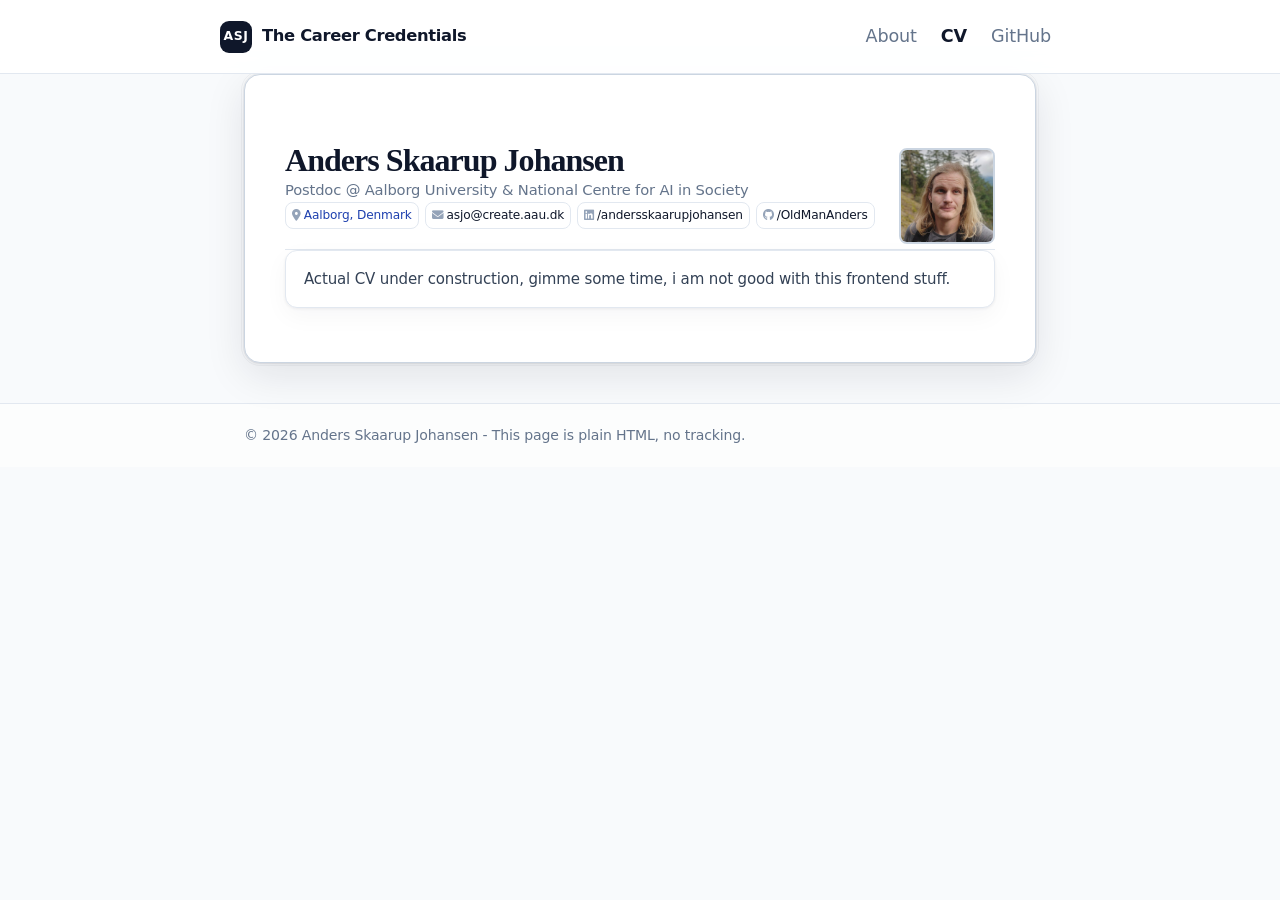
==== cv.html @ 76a2b83f "Page update" ====
﻿<!doctype html>
<html lang="en">
<head>
<meta charset="utf-8">
<meta name="viewport" content="width=device-width, initial-scale=1">
<title>Curriculum Vitae</title>
<meta name="description" content="Curriculum vitae â€” expandable for detail, collapsible for print.">
<link rel="stylesheet" href="https://cdnjs.cloudflare.com/ajax/libs/font-awesome/6.5.1/css/all.min.css">
<link rel="stylesheet" href="assets/css/style.css">
</head>
<body>
<header class="site">
  <div class="wrap nav">
    <a class="brand" href="index.html"><span class="brand-mark">ASJ</span> The Career Credentials</a>
    <nav class="nav-links" aria-label="Primary">
      <a href="index.html">About</a>
      <a href="cv.html" aria-current="page">CV</a>
      <a href="https://github.com/OldManAnders" target="_blank" rel="noopener">GitHub</a>
    </nav>
  </div>
</header>
<main class="wrap"><div class="cv-paper">
  <div class="cv-header">
    <div class="cv-header-main">
      <h1>Anders Skaarup Johansen</h1>
      <div class="meta">Postdoc @ Aalborg University & National Centre for AI in Society</div>
      <div class="cv-contact">
        <span class="pill"><i class="fas fa-map-marker-alt"></i> Aalborg, Denmark</span>
        <span class="pill"><i class="fas fa-envelope"></i> <a href="mailto:asj@vornet.dk">asjo@create.aau.dk</a></span>
        <span class="pill"><i class="fab fa-linkedin"></i> <a href="https://www.linkedin.com/in/andersskaarupjohansen/">/andersskaarupjohansen</a></span>
        <span class="pill"><i class="fab fa-github"></i> <a href="https://github.com/OldManAnders">/OldManAnders</a></span>
      </div>
    </div>
    <img class="cv-avatar" src="assets/img/profile.jpg" alt="Portrait of Anders Skaarup Johansen" loading="lazy" onerror="this.style.display='none'">
  </div>
  <section class="cv-intro" aria-label="Introduction">
    <p>Actual CV under construction, gimme some time, i am not good with this frontend stuff.</p>
  </section>
</main>

<footer><div class="wrap">© <span id="y"></span> Anders Skaarup Johansen - This page is plain HTML, no tracking.</div></footer>
<script>document.getElementById('y').textContent=new Date().getFullYear()</script>
<script src="assets/js/main.js"></script>
</body>
</html>
---- assets/css/style.css ----
﻿/* --------------------------------------------------------------------------
   1. Design tokens — Primary colors, spacing, shadows, etc. 
   -------------------------------------------------------------------------- */
:root {
  --fg: #0f172a;            /* main text (near-black blue) */
  --muted: #64748b;         /* secondary text */
  --muted-2: #94a3b8;       /* tertiary / icon color */
  --accent: #1e40af;        /* links + highlights */
  --accent-bg: #eff6ff;     /* light accent background (eyebrow, etc.) */
  --border: #e2e8f0;        /* default border */
  --border-strong: #cbd5e1; /* hover / stronger border */
  --bg: #f8fafc;            /* page background */
  --card: #ffffff;          /* card / paper background */
  --max: 840px;             /* max content width */
  --radius: 14px;           /* default card rounding */
  --shadow: 0 1px 3px rgba(15,23,42,.06), 0 8px 24px rgba(15,23,42,.04);
  --shadow-hover: 0 4px 12px rgba(15,23,42,.08), 0 12px 32px rgba(15,23,42,.06);
}

/* --------------------------------------------------------------------------
   2. Base / reset — box-sizing + font smoothing
   -------------------------------------------------------------------------- */
* {
  box-sizing: border-box;
}

html {
  scroll-behavior: smooth;          /* anchor links scroll nicely */
  -webkit-font-smoothing: antialiased;
}

body {
  margin: 0;
  /* system font stack: uses the OS font, no web-font download needed */
  font: 16px/1.65 system-ui, -apple-system, Segoe UI, Roboto, Helvetica, Arial, sans-serif;
  color: var(--fg);
  background: var(--bg);
  letter-spacing: -0.01em;
}

a {
  color: var(--accent);
  text-decoration: none;
  text-underline-offset: 3px;
}

a:hover {
  text-decoration: underline;
}

/* Centered content column used on every page */
.wrap {
  max-width: var(--max);
  margin: 0 auto;
  padding: 0 24px;
}

/* --------------------------------------------------------------------------
   3. Sticky header & navigation
   -------------------------------------------------------------------------- */
header.site {
  position: sticky;         /* stays at top while scrolling */
  top: 0;
  z-index: 10;
  background: rgba(255, 255, 255, .9);
  backdrop-filter: saturate(180%) blur(10px); /* frosted glass effect */
  border-bottom: 1px solid var(--border);
}

.nav {
  display: flex;
  align-items: center;
  justify-content: space-between;
  gap: 16px;
  padding: 14px 0;
}

/* Site title on the left (initials + name) */
.brand {
  display: flex;
  align-items: center;
  gap: 10px;
  font-weight: 700;
  letter-spacing: -0.02em;
  color: var(--fg);
  font-size: 1.02rem;
}

.brand-mark {
  width: 32px;
  height: 32px;
  border-radius: 9px;
  display: grid;
  place-items: center;
  background: var(--fg);
  color: #fff;
  font-size: .78rem;
  font-weight: 800;
  letter-spacing: .04em;
  flex: 0 0 auto;
}

.brand small {
  font-weight: 500;
  color: var(--muted);
  margin-left: 2px;
  font-size: .88em;
}

.nav-links {
  display: flex;
  gap: 6px;
  flex-wrap: wrap;
  align-items: center;
}

.nav-links a {
  padding: 7px 8px;
  border-radius: 16px;     /* pill shape */
  font-size: 1.10rem;
  font-weight: 500;
  color: var(--muted);
  border: 1px solid transparent;
  transition: .15s;         /* smooth hover */
}

.nav-links a:hover {
  background: #fff;
  border-color: var(--border);
  color: var(--fg);
  text-decoration: none;
}

.nav-links a[aria-current="page"] {
  color: var(--fg);
  font-weight: 800;
}

/* --------------------------------------------------------------------------
   4. Hero section (big intro on index.html)
   -------------------------------------------------------------------------- */
.hero {
  padding: 48px 0 16px;
}
.hero-row {
  display: flex;
  gap: 24px;
  align-items: flex-start;
}

.hero-text {
  flex: 1;
  min-width: 0;
}

@media (max-width: 640px) {
  .hero-row {
    flex-direction: column-reverse;
    align-items: flex-start;
  }
}



/* Small uppercase label above the heading */
.eyebrow {
  display: inline-flex;
  align-items: center;
  gap: 8px;
  font-size: .76rem;
  font-weight: 700;
  letter-spacing: .08em;
  text-transform: uppercase;
  color: var(--accent);
  background: var(--accent-bg);
  border: 1px solid #dbeafe;
  padding: 5px 10px;
  border-radius: 999px;
  margin-bottom: 2px;
}

.eyebrow::before {
  content: "";
  width: 6px;
  height: 6px;
  border-radius: 50%;
  background: var(--accent);
  opacity: .9;
}

.hero h1 {
  font-size: clamp(1.9rem, 4vw, 2.45rem); /* fluid size: small screen -> large */
  line-height: 1.1;
  margin: 0 0 10px;
  letter-spacing: -0.03em;
  font-weight: 800;
  max-width: 18ch;
}

.hero p.lead {
  font-size: 1.08rem;
  line-height: 1.6;
  color: #1e293b;
  margin: 0 0 18px;
  max-width: 62ch;
}

.meta {
  color: var(--muted);
  font-size: .92rem;
}

/* Row of small contact pills under the hero */
.pill-row {
  display: flex;
  flex-wrap: wrap;
  gap: 8px;
  margin: 12px 0 0;
}

.pill {
  display: inline-flex;
  align-items: center;
  gap: 7px;
  font-size: .88rem;
  color: var(--accent);
  background: #fff;
  border: 1px solid var(--border);
  padding: 6px 11px;
  border-radius: 8px;
  transition: .15s;
}

.pill a {
  color: var(--fg);
  font-weight: 500;
}

.pill:hover {
  border-color: var(--border-strong);
  box-shadow: 0 1px 2px rgba(15,23,42,.06);
}

.pill i {
  color: var(--muted-2);
  font-size: .86em;
}

/* Primary / secondary call-to-action buttons */
.cta-row {
  display: flex;
  gap: 10px;
  flex-wrap: wrap;
  margin: 18px 0 4px;
}

.btn {
  display: inline-flex;
  align-items: center;
  gap: 8px;
  padding: 10px 16px;
  border-radius: 999px;
  border: 1px solid var(--fg);
  background: var(--fg);
  color: #fff;
  font-weight: 600;
  font-size: .93rem;
  transition: .15s;
  box-shadow: 0 1px 2px rgba(15,23,42,.1);
}

.btn:hover {
  transform: translateY(-1px);
  box-shadow: 0 8px 24px rgba(15,23,42,.12);
  text-decoration: none;
  background: #1e293b;
  border-color: #1e293b;
}

.btn.secondary {
  background: #fff;
  color: var(--fg);
  border-color: var(--border-strong);
}

.btn.secondary:hover {
  background: #fff;
  border-color: var(--fg);
}

/* Section headings (e.g. "Projects", "Experience") */
h2 {
  font-size: .82rem;
  font-weight: 700;
  letter-spacing: .08em;
  text-transform: uppercase;
  color: var(--muted);
  margin: 36px 0 14px;
  padding-bottom: 8px;
  border-bottom: 1px solid var(--border);
}

/* --------------------------------------------------------------------------
   5. Cards & repo list (used on index.html)
   -------------------------------------------------------------------------- */
.grid {
  display: grid;
  grid-template-columns: 1fr;
  gap: 16px;
}

@media (min-width: 720px) {
  .grid.cols2 {
    grid-template-columns: 1fr 1fr; /* two columns on tablets+ */
  }
}

.card {
  border: 1px solid var(--border);
  border-radius: 14px;
  padding: 18px;
  background: var(--card);
  box-shadow: var(--shadow);
  transition: .18s;
}

.card:hover {
  box-shadow: var(--shadow-hover);
  transform: translateY(-1px);
  border-color: var(--border-strong);
}

.card h3 {
  margin: 0 0 6px;
  font-size: 1rem;
  font-weight: 700;
  letter-spacing: -0.015em;
}

.card p {
  margin: 0;
  color: var(--muted);
  font-size: .93rem;
  line-height: 1.55;
}

.repo-list {
  list-style: none;
  padding: 0;
  margin: 0;
  display: grid;
  gap: 14px;
}

@media (min-width: 720px) {
  .repo-list {
    grid-template-columns: 1fr 1fr;
  }
}

.repo {
  border: 1px solid var(--border);
  border-radius: 14px;
  padding: 16px;
  background: var(--card);
  box-shadow: var(--shadow);
  transition: .18s;
  position: relative;
  overflow: hidden;
}

/* Left accent bar that fades in on hover */
.repo::before {
  content: "";
  position: absolute;
  left: 0; top: 0; bottom: 0;
  width: 3px;
  background: var(--accent);
  opacity: 0;
  transition: .18s;
}

.repo:hover {
  box-shadow: var(--shadow-hover);
  transform: translateY(-1px);
  border-color: var(--border-strong);
}

.repo:hover::before {
  opacity: 1;
}

.repo a {
  font-weight: 700;
  color: var(--fg);
  font-size: .97rem;
}

.repo a:hover {
  color: var(--accent);
}

.repo .desc {
  color: var(--muted);
  font-size: .9rem;
  margin: 6px 0 0;
  line-height: 1.5;
}

.repo .meta {
  font-size: .8rem;
  color: var(--muted-2);
  margin-top: 6px;
  display: flex;
  gap: 10px;
  flex-wrap: wrap;
  align-items: center;
}

/* --------------------------------------------------------------------------
   6. CV header & toolbar (used on cv.html)
   -------------------------------------------------------------------------- */
.cv-header {
  padding: 32px 0 8px;
  border-bottom: 1px solid var(--border);
  margin-bottom: 10px;
  padding-bottom: 18px;
}

.cv-header h1 {
  margin: 0;
  font-size: clamp(1.6rem, 3.5vw, 2rem);
  letter-spacing: -0.03em;
  font-weight: 800;
  line-height: 1.1;
}

.cv-header .subtitle {
  color: var(--muted);
  margin: 6px 0 0;
  font-size: .98rem;
  font-weight: 500;
}

/* Contact pills inside the CV header — single row, scrolls if needed */
.cv-contact {
  display: flex;
  flex-wrap: wrap;
  gap: 6px;
  margin: 0 0 18px;
  font-size: .78rem;
  padding-bottom: 2px;
}

.cv-contact .pill {
  font-size: .76rem;
  padding: 2px 6px;
  gap: 3px;
  white-space: nowrap;
  flex: 0 0 auto;
}

.cv-contact .pill i {
  font-size: .95em;
}

/* Expand / Collapse buttons above the CV sections */
.toolbar {
  display: flex;
  gap: 8px;
  flex-wrap: wrap;
  justify-content: center;
  margin: 18px 0 14px;
}

.toolbar button {
  display: inline-flex;
  align-items: center;
  gap: 7px;
  padding: 8px 14px;
  border-radius: 8px;
  border: 1px solid var(--border);
  background: var(--fg);
  cursor: pointer;
  font: inherit;
  font-size: .88rem;
  font-weight: 600;
  color: #fff;
  box-shadow: 0 1px 2px rgba(15,23,42,.05);
  transition: .15s;
}

.toolbar button:hover {
  background: var(--fg);
  color: #fff;
  border-color: var(--fg);
  transform: translateY(-1px);
}

/* --------------------------------------------------------------------------
   7. <details> accordion — native HTML, no JS library needed
   -------------------------------------------------------------------------- */
details {
  border: 1px solid var(--border);
  border-radius: 12px;
  background: var(--card);
  margin: 10px 0;
  overflow: hidden;
  box-shadow: var(--shadow);
  transition: .15s;
}

details:hover {
  border-color: var(--border-strong);
}

details[open] {
  border-color: var(--border-strong);
  box-shadow: var(--shadow-hover);
}

details[open] summary {
  background: #f8fafc;
  border-bottom: 1px solid var(--border);
}

summary {
  list-style: none;
  cursor: pointer;
  padding: 14px 16px;
  display: flex;
  justify-content: space-between;
  gap: 12px;
  align-items: center;
  font-weight: 650;
  user-select: none;
}

summary::-webkit-details-marker {
  display: none; /* hide default triangle */
}

/* Custom +/- circle on the right side of each summary */
summary::after {
  content: "+";
  display: grid;
  place-items: center;
  width: 26px;
  height: 26px;
  border-radius: 50%;
  border: 1px solid var(--border);
  background: #fff;
  color: var(--muted);
  font-weight: 400;
  font-size: 1.05rem;
  line-height: 1;
  flex: 0 0 auto;
  transition: .15s;
}

details[open] summary::after {
  content: "-";
  background: var(--fg);
  color: #fff;
  border-color: var(--fg);
}

.sum-left {
  flex: 1;
  font-size: .96rem;
  letter-spacing: -0.01em;
}

.sum-right {
  color: var(--muted);
  font-weight: 500;
  font-size: .84rem;
  white-space: nowrap;
  background: #f1f5f9;
  border: 1px solid var(--border);
  padding: 4px 9px;
  border-radius: 999px;
}

@media (max-width: 640px) {
  summary { flex-wrap: wrap; }
  .sum-right { white-space: normal; }
}

.details-body {
  padding: 14px 16px 16px;
  background: #fff;
  color: #334155;
  font-size: .94rem;
  line-height: 1.6;
}

.details-body p {
  margin: 0;
}

.details-body em {
  color: var(--fg);
  font-style: normal;
  font-weight: 600;
}

.badge {
  display: inline-flex;
  align-items: center;
  font-size: .74rem;
  font-weight: 700;
  letter-spacing: .04em;
  text-transform: uppercase;
  padding: 4px 9px;
  border-radius: 999px;
  border: 1px solid var(--border);
  background: #f8fafc;
  color: var(--muted);
}

/* --------------------------------------------------------------------------
   8. CV paper — the bordered "sheet" with two-column layout
   -------------------------------------------------------------------------- */
.cv-paper {
  background: var(--card);
  border: 1px solid var(--border-strong);
  border-radius: 16px;
  padding: 28px;
  box-shadow: 0 1px 3px rgba(15,23,42,.05), 0 12px 40px rgba(15,23,42,.10), 0 0 0 1px rgba(15,23,42,.04);
  position: relative;
  overflow: hidden;
  outline: 1px solid rgba(15,23,42,.04);
  outline-offset: 2px;
}

@media (min-width: 720px) {
  .cv-paper { padding: 36px 40px; }
}

.cv-paper .cv-header {
  display: flex;
  gap: 10px;
  align-items: center;
  justify-content: space-between;
  margin_top: 0;
  padding-bottom: 0px;
  margin-bottom: 0px;
  margin_top: 0px;
}

.cv-header-main {
  flex: 1;
  min-width: 0;
}

.cv-avatar {
  width: 96px;
  height: 96px;
  border-radius: 8px;
  object-fit: cover;            /* crop image to circle without distortion */
  border: 2px solid var(--border-strong);
  background: #e2e8f0;
  flex: 0 0 auto;
}

@media (max-width: 640px) {
  .cv-paper .cv-header {
    flex-direction: column-reverse; /* avatar on top on small screens */
    align-items: flex-start;
  }
  .cv-avatar { width: 80px; height: 80px; }
}

.cv-paper .cv-header h1 {
  font-family: Georgia, 'Source Serif 4', serif; /* serif for CV name only */
  letter-spacing: -0.03em;
}

.cv-kicker {
  font-size: .76rem;
  font-weight: 700;
  letter-spacing: .08em;
  text-transform: uppercase;
  color: var(--accent);
}

/* Two-column layout: main content + sidebar */
.cv-layout {
  display: grid;
  gap: 28px;
}

@media (min-width: 860px) {
  .cv-layout {
    grid-template-columns: minmax(0, 1.75fr) minmax(220px, .85fr);
  }
}

.cv-main h2,
.cv-side h2 {
  margin-top: 0;
}

/* Timeline look for the left column: vertical line + dots */
.cv-main details {
  border: none;
  border-left: 2px solid var(--border);
  border-radius: 0;
  box-shadow: none;
  margin: 0;
  background: transparent;
  position: relative;           /* for the dot pseudo-element */
}

.cv-main details + details {
  margin-top: 0;
}

.cv-main details:hover {
  border-left-color: var(--border-strong);
}

.cv-main details[open] {
  border-left-color: var(--accent);
  box-shadow: none;
  background: transparent;
}

.cv-main details[open] summary {
  background: #f8fafc;
}

.cv-main summary {
  padding-left: 18px;
  display: flex;
  align-items: flex-start;
  gap: 12px;
}

.cv-main summary::after {
  margin-top: 2px;
}

.cv-entry {
  flex: 1;
  min-width: 0;
}

.cv-entry-top {
  display: flex;
  flex-wrap: wrap;
  gap: 6px 10px;
  align-items: center;
}

.cv-chips {
  display: inline-flex;
  gap: 6px;
  flex-wrap: wrap;
  align-items: center;
  margin-left: auto;
}

.chip {
  display: inline-flex;
  align-items: center;
  gap: 4px;
  font-size: .72rem;
  font-weight: 600;
  color: var(--muted);
  background: #f1f5f9;
  border: 1px solid var(--border);
  padding: 3px 7px;
  border-radius: 999px;
  white-space: nowrap;
}

.chip i {
  font-size: .78em;
  color: var(--muted-2);
}

.chip--end { background: #fff; }
.chip--loc { background: #fff; }

/* Short preview text shown when the <details> is collapsed (2-line clamp) */
.cv-preview {
  margin: 6px 0 0;
  font-size: .86rem;
  color: var(--muted);
  font-weight: 400;
  line-height: 1.45;
  display: -webkit-box;
  -webkit-line-clamp: 2;        /* show max 2 lines, then "..." */
  -webkit-box-orient: vertical;
  overflow: hidden;
}

.cv-intro {
  background: var(--card);
  border: 1px solid var(--border);
  border-radius: 12px;
  padding: 16px 18px;
  margin: 0 0 18px;
  color: #334155;
  font-size: .94rem;
  line-height: 1.6;
  box-shadow: var(--shadow);
}

.cv-intro p { margin: 0; }

.cv-bullets {
  margin: 12px 0 0;
  padding-left: 18px;
  color: var(--fg);
}

.cv-bullets li { margin: 6px 0; }

.cv-media {
  display: grid;
  grid-template-columns: repeat(auto-fit, minmax(180px, 1fr));
  gap: 10px;
  margin-top: 14px;
}

.cv-media img {
  width: 100%;
  height: auto;
  border-radius: 10px;
  border: 1px solid var(--border);
  background: #f8fafc;
}

.cv-media figcaption {
  font-size: .78rem;
  color: var(--muted);
  margin-top: 4px;
}

/* Timeline dot on the left border */
.cv-main details::before {
  content: "";
  position: absolute;
  left: -7px;
  top: 18px;
  width: 12px;
  height: 12px;
  border-radius: 50%;
  background: var(--border-strong);
  border: 2px solid #fff;
  box-shadow: 0 0 0 1px var(--border);
}

.cv-main details[open]::before {
  background: var(--accent);
  box-shadow: 0 0 0 1px var(--accent);
}

.cv-main .details-body {
  padding-left: 18px;
  background: transparent;
}

/* Right sidebar (skills, education) */
.cv-side {
  border-left: 1px solid var(--border);
  padding-left: 22px;
}

@media (max-width: 859px) {
  .cv-side {
    border-left: none;
    border-top: 1px solid var(--border);
    padding-left: 0;
    padding-top: 18px;
  }
}

.cv-side h2 { font-size: .78rem; }

.skill-group { margin: 0 0 16px; }

.skill-label {
  font-size: .72rem;
  font-weight: 700;
  letter-spacing: .06em;
  text-transform: uppercase;
  color: var(--accent);
  margin: 0 0 8px;
}

.skill-pills {
  display: flex;
  flex-wrap: wrap;
  gap: 6px;
}

.skill-pills span {
  font-size: .8rem;
  background: #f8fafc;
  border: 1px solid var(--border);
  padding: 5px 9px;
  border-radius: 999px;
  color: var(--muted);
  position: relative;
}

.edu-item {
  display: flex;
  gap: 10px;
  margin: 0 0 14px;
}

.edu-icon {
  width: 32px;
  height: 32px;
  border-radius: 8px;
  display: grid;
  place-items: center;
  background: var(--accent-bg);
  border: 1px solid #dbeafe;
  color: var(--accent);
  flex: 0 0 auto;
}

.edu-item strong {
  display: block;
  font-size: .9rem;
  line-height: 1.2;
}

.edu-item span {
  font-size: .84rem;
  color: var(--muted);
}

/* --------------------------------------------------------------------------
   9. Footer
   -------------------------------------------------------------------------- */
footer {
  border-top: 1px solid var(--border);
  margin-top: 40px;
  padding: 20px 0;
  color: var(--muted);
  font-size: .88rem;
  background: rgba(255, 255, 255, .6);
}

footer a {
  color: var(--muted);
  font-weight: 500;
}

footer a:hover {
  color: var(--fg);
}

/* --------------------------------------------------------------------------
   10. Print overrides — CV must fit on one page when printed / saved as PDF
   -------------------------------------------------------------------------- */
@media print {
  @page { margin: 12mm; }

  /* Hide chrome that is useless on paper */
  header.site,
  .toolbar,
  .no-print,
  footer {
    display: none !important;
  }

  body {
    font-size: 10pt;
    line-height: 1.35;
    background: #fff;
  }

  .wrap {
    max-width: none;
    padding: 0;
  }

  .hero,
  .cv-header {
    padding: 0;
    border: none;
  }

  /* Remove card chrome on paper */
  .cv-paper {
    border: none !important;
    box-shadow: none !important;
    outline: none !important;
    padding: 0;
    border-radius: 0;
  }

  .cv-layout { display: block; }

  .cv-main details {
    border: none;
    border-bottom: 1px solid #ddd;
    border-left: none;
  }

  .cv-main details::before { display: none; }

  .cv-side {
    border: none;
    padding: 0;
    margin-top: 8px;
  }

  .cv-avatar { border-color: #ddd; }

  .cv-preview {
    -webkit-line-clamp: unset;
    display: block;
  }

  .chip {
    border: none;
    background: none;
    padding: 0;
    font-size: 8pt;
  }

  .cv-intro {
    border: none;
    box-shadow: none;
    padding: 0;
  }

  .card, .repo, details {
    box-shadow: none;
    border: 1px solid #ddd;
  }

  details {
    border: none;
    border-bottom: 1px solid #ddd;
    border-radius: 0;
    margin: 4px 0;
    box-shadow: none;
  }

  summary { padding: 6px 0; }

  summary::after,
  .sum-right {
    border: none;
    background: none;
    padding: 0;
  }

  /* Always collapse details on paper — JS also collapses before print */
  .details-body { display: none !important; }

  a { color: inherit; text-decoration: none; }

  /* Show URLs in print so paper readers can still find links */
  a[href^="http"]::after {
    content: " (" attr(href) ")";
    font-size: 8pt;
    color: #666;
  }
}
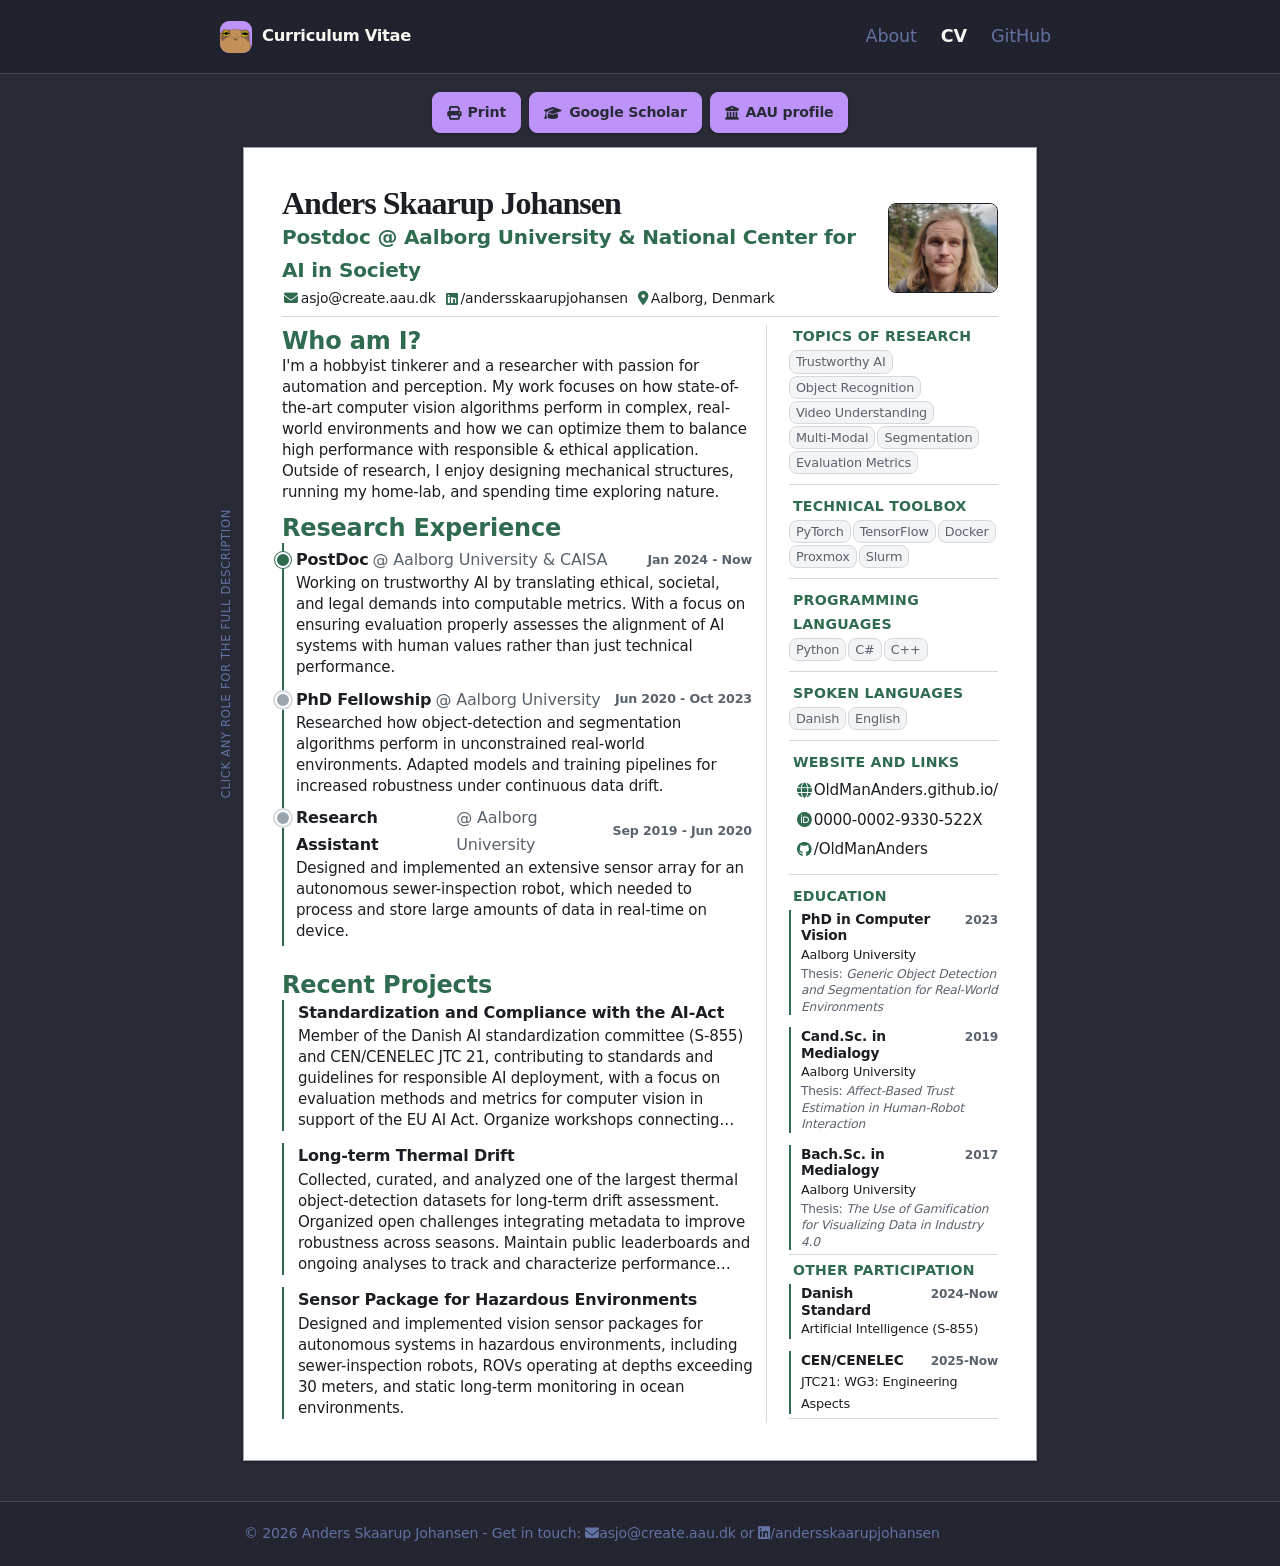
==== commit a01673c3: "landingpage refresh and CV partially complete" ====
--- a/cv.html
+++ b/cv.html
@@ -1,45 +1,273 @@
 ﻿<!doctype html>
 <html lang="en">
-<head>
-<meta charset="utf-8">
-<meta name="viewport" content="width=device-width, initial-scale=1">
-<title>Curriculum Vitae</title>
-<meta name="description" content="Curriculum vitae â€” expandable for detail, collapsible for print.">
-<link rel="stylesheet" href="https://cdnjs.cloudflare.com/ajax/libs/font-awesome/6.5.1/css/all.min.css">
-<link rel="stylesheet" href="assets/css/style.css">
-</head>
-<body>
-<header class="site">
-  <div class="wrap nav">
-    <a class="brand" href="index.html"><span class="brand-mark">ASJ</span> The Career Credentials</a>
-    <nav class="nav-links" aria-label="Primary">
-      <a href="index.html">About</a>
-      <a href="cv.html" aria-current="page">CV</a>
-      <a href="https://github.com/OldManAnders" target="_blank" rel="noopener">GitHub</a>
-    </nav>
-  </div>
-</header>
-<main class="wrap"><div class="cv-paper">
-  <div class="cv-header">
-    <div class="cv-header-main">
-      <h1>Anders Skaarup Johansen</h1>
-      <div class="meta">Postdoc @ Aalborg University & National Centre for AI in Society</div>
-      <div class="cv-contact">
-        <span class="pill"><i class="fas fa-map-marker-alt"></i> Aalborg, Denmark</span>
-        <span class="pill"><i class="fas fa-envelope"></i> <a href="mailto:asj@vornet.dk">asjo@create.aau.dk</a></span>
-        <span class="pill"><i class="fab fa-linkedin"></i> <a href="https://www.linkedin.com/in/andersskaarupjohansen/">/andersskaarupjohansen</a></span>
-        <span class="pill"><i class="fab fa-github"></i> <a href="https://github.com/OldManAnders">/OldManAnders</a></span>
+  <head>
+    <meta charset="utf-8">
+    <meta name="viewport" content="width=device-width, initial-scale=1">
+    <title>Curriculum Vitae</title>
+    <meta name="description" content="Curriculum vitae — compact overview, with detail in pop-ups.">
+    <link rel="icon" type="image/png" href="assets/img/frog-icon.png">
+    <link rel="stylesheet" href="https://cdnjs.cloudflare.com/ajax/libs/font-awesome/6.5.1/css/all.min.css">
+    <link rel="stylesheet" href="assets/css/style.css">
+  </head>
+  <body>
+    <header class="site">
+      <div class="wrap nav">
+        <a class="brand" href="index.html">
+          <span class="brand-mark"><img src="assets/img/frog-icon.png" alt="Frog logo" width="32" height="32"></span> Curriculum Vitae
+        </a>
+        <nav class="nav-links" aria-label="Primary">
+          <a href="index.html">About</a>
+          <a href="cv.html" aria-current="page">CV</a>
+          <a href="https://github.com/OldManAnders" target="_blank" rel="noopener">GitHub</a>
+        </nav>
       </div>
+    </header>
+
+    <div class="toolbar no-print" role="toolbar" aria-label="CV controls">
+      <button type="button" onclick="window.print()">
+        <i class="fas fa-print"></i> Print
+      </button>
+      <a href="https://scholar.google.com/citations?user=NcsD9d0AAAAJ&amp;hl=en&amp;oi=ao" target="_blank" rel="noopener">
+        <i class="fas fa-graduation-cap"></i> Google Scholar
+      </a>
+      <a href="https://vbn.aau.dk/en/persons/asjo/" target="_blank" rel="noopener">
+        <i class="fas fa-building-columns"></i> AAU profile
+      </a>
     </div>
-    <img class="cv-avatar" src="assets/img/profile.jpg" alt="Portrait of Anders Skaarup Johansen" loading="lazy" onerror="this.style.display='none'">
-  </div>
-  <section class="cv-intro" aria-label="Introduction">
-    <p>Actual CV under construction, gimme some time, i am not good with this frontend stuff.</p>
-  </section>
-</main>
-
-<footer><div class="wrap">© <span id="y"></span> Anders Skaarup Johansen - This page is plain HTML, no tracking.</div></footer>
-<script>document.getElementById('y').textContent=new Date().getFullYear()</script>
-<script src="assets/js/main.js"></script>
-</body>
+
+    <main class="wrap">
+      <div class="cv-paper">
+        <div class="cv-header">
+          <div class="cv-header-main">
+            <h1>Anders Skaarup Johansen</h1>
+            <div class="meta">
+              Postdoc @ Aalborg University &amp; National Center for AI in Society
+            </div>
+            <div class="cv-contact">
+              <span class="pill"><i class="fas fa-envelope"></i><a href="mailto:asjo@create.aau.dk">asjo@create.aau.dk</a></span>
+              <span class="pill"><i class="fab fa-linkedin"></i><a href="https://www.linkedin.com/in/andersskaarupjohansen/">/andersskaarupjohansen</a></span>
+              <span class="pill"><i class="fa-solid fa-location-dot"></i><a href="https://www.google.com/maps/place/Aalborg">Aalborg, Denmark</a></span>
+            </div>
+          </div>
+          <img class="cv-avatar" src="assets/img/profile.jpg" alt="Portrait of Anders Skaarup Johansen" loading="lazy" onerror="this.style.display='none'">
+        </div>
+
+        <div class="cv-layout">
+          <div class="cv-main">
+            <section class="cv-intro" aria-label="Introduction">
+              <h2>Who am I?</h2>
+              <p>
+                I'm a hobbyist tinkerer and a researcher with passion for automation and perception. My work focuses on how state-of-the-art computer vision algorithms perform in complex, real-world environments and how we can optimize them to balance high performance with responsible &amp; ethical application. Outside of research, I enjoy designing mechanical structures, running my home-lab, and spending time exploring nature.
+              </p>
+            </section>
+
+            <section class="cv-block cv-experience" aria-label="Experience">
+              <p class="cv-hint no-print">Click any role for the full description</p>
+              <h2>Research Experience</h2>
+              <ul class="cv-list">
+                <li class="cv-list-item">
+                  <div class="cv-entry-top">
+                    <span class="cv-entry-title">PostDoc</span>
+                    <span class="cv-entry-sub">@ Aalborg University &amp; CAISA</span>
+                    <span class="cv-chips"><span class="chip">Jan 2024 - Now</span></span>
+                  </div>
+                  <p class="cv-entry-preview">
+                    Working on trustworthy AI by translating ethical, societal, and legal demands into computable metrics. With a focus on ensuring evaluation properly assesses the alignment of AI systems with human values rather than just technical performance.
+                  <button type="button" class="cv-entry-hit" data-modal="m-postdoc" aria-label="Open details: Postdoc at Aalborg University and CAISA"></button>
+                </li>
+                <li class="cv-list-item">
+                  <div class="cv-entry-top">
+                    <span class="cv-entry-title">PhD Fellowship</span>
+                    <span class="cv-entry-sub">@ Aalborg University</span>
+                    <span class="cv-chips"><span class="chip">Jun 2020 - Oct 2023</span></span>
+                  </div>
+                  <p class="cv-entry-preview">
+                    Researched how object-detection and segmentation algorithms perform in unconstrained real-world environments. Adapted models and training pipelines for increased robustness under continuous data drift.
+                  </p>
+                  <button type="button" class="cv-entry-hit" data-modal="m-phd" aria-label="Open details: PhD Fellowship at Aalborg University"></button>
+                </li>
+                <li class="cv-list-item">
+                  <div class="cv-entry-top">
+                    <span class="cv-entry-title">Research Assistant</span>
+                    <span class="cv-entry-sub">@ Aalborg University</span>
+                    <span class="cv-chips"><span class="chip">Sep 2019 - Jun 2020</span></span>
+                  </div>
+                  <p class="cv-entry-preview">
+                    Designed and implemented an extensive sensor array for an autonomous sewer-inspection robot, which needed to process and store large amounts of data in real-time on device.
+                  </p>
+                  <button type="button" class="cv-entry-hit" data-modal="m-ra" aria-label="Open details: Research Assistant at Aalborg University"></button>
+              </ul>
+            </section>
+
+            <section class="cv-block" aria-label="Notable projects">
+              <h2>Recent Projects</h2>
+              <ul class="cv-list cv-list--bars">
+                <li class="cv-list-item">
+                  <div class="cv-entry-top">
+                    <span class="cv-entry-title">Standardization and Compliance with the AI-Act</span>
+                  </div>
+                  <p class="cv-entry-preview">Member of the Danish AI standardization committee (S-855) and CEN/CENELEC JTC 21, contributing to standards and guidelines for responsible AI deployment, with a focus on evaluation methods and metrics for computer vision in support of the EU AI Act. Organize workshops connecting academia and industry on operationalizing responsible AI.</p>
+                </li>
+
+                <li class="cv-list-item">
+                  <div class="cv-entry-top">
+                    <span class="cv-entry-title">Long-term Thermal Drift</span>
+                  </div>
+                  <p class="cv-entry-preview">Collected, curated, and analyzed one of the largest thermal object-detection datasets for long-term drift assessment. Organized open challenges integrating metadata to improve robustness across seasons. Maintain public leaderboards and ongoing analyses to track and characterize performance degradation over time.</p>
+                </li>
+                <li class="cv-list-item">
+                  <div class="cv-entry-top">
+                    <span class="cv-entry-title">Sensor Package for Hazardous Environments</span>
+                  </div>
+                  <p class="cv-entry-preview">Designed and implemented vision sensor packages for autonomous systems in hazardous environments, including sewer-inspection robots, ROVs operating at depths exceeding 30 meters, and static long-term monitoring in ocean environments.</p>
+                </li>
+              </ul>
+            </section>
+          </div>
+
+          <aside class="cv-side">
+            <div class="skill-group">
+              <p class="skill-label">Topics of Research</p>
+              <div class="skill-pills">
+                <span>Trustworthy AI</span>
+                <span>Object Recognition</span>
+                <span>Video Understanding</span>
+                <span>Multi-Modal</span>
+                <span>Segmentation</span>
+                <span>Evaluation Metrics</span>
+              </div>
+            </div>
+            <div class="skill-group">
+              <p class="skill-label">Technical Toolbox</p>
+              <div class="skill-pills">
+                <span>PyTorch</span>
+                <span>TensorFlow</span>
+                <span>Docker</span>
+                <span>Proxmox</span>
+                <span>Slurm</span>
+
+              </div>
+            </div>
+            <div class="skill-group">
+              <p class="skill-label">Programming Languages</p>
+              <div class="skill-pills">
+                <span>Python</span>
+                <span>C#</span>
+                <span>C++</span>
+              </div>
+            </div>
+            <div class="skill-group">
+              <p class="skill-label">Spoken Languages</p>
+              <div class="skill-pills">
+                <span>Danish</span>
+                <span>English</span>
+              </div>
+
+            </div>
+            <div class="skill-group">
+              <p class="skill-label">Website and links</p>
+              <span class="pill"><i class="fa fa-globe"></i><a href="https://oldmananders.github.io/"> OldManAnders.github.io/</a></span>
+              <span class="pill"><i class="fab fa-orcid"></i><a href="https://orcid.org/0000-0002-9330-522X"> 0000-0002-9330-522X</a></span>
+              <span class="pill"><i class="fab fa-github"></i><a href="https://github.com/OldManAnders"> /OldManAnders</a></span>
+            </div>
+
+            <p class="skill-label">Education</p>
+            <ul class="edu-list">
+              <li>
+                <div class="edu-top">
+                  <strong>PhD in Computer Vision</strong>
+                  <span class="chip">2023</span>
+                </div>
+                <p class="edu-what">Aalborg University</p>
+                <p class="edu-detail">Thesis: <em>Generic Object Detection and Segmentation for Real-World Environments</em></p>
+              </li>
+              <li>
+                <div class="edu-top">
+                  <strong>Cand.Sc. in Medialogy</strong>
+                  <span class="chip">2019</span>
+                </div>
+                <p class="edu-what">Aalborg University</p>
+                <p class="edu-detail">Thesis: <em>Affect-Based Trust Estimation in Human-Robot Interaction</em></p>
+              </li>
+              <li>
+                <div class="edu-top">
+                  <strong>Bach.Sc. in Medialogy</strong>
+                  <span class="chip">2017</span>
+                </div>
+                <p class="edu-what">Aalborg University </p>
+                <p class="edu-detail">Thesis: <em>The Use of Gamification for Visualizing Data in Industry 4.0</em></p>
+              </li>
+            </ul>
+            
+            <p class="skill-label">Other Participation</p>
+            <ul class="edu-list">
+              <li>
+                <div class="edu-top">
+                  <strong>Danish Standard</strong>
+                  <span class="chip">2024-Now</span>
+                </div>
+                <p class="edu-what">Artificial Intelligence (S-855)</p>
+              </li>
+              <li>
+                <div class="edu-top">
+                  <strong>CEN/CENELEC</strong>
+                  <span class="chip">2025-Now</span>
+                </div>
+                <p class="edu-what">JTC21: WG3: Engineering Aspects</p>
+              </li>
+            </ul>
+
+          </aside>
+        </div>
+
+        <!-- One pop-up per role: the invisible .cv-entry-hit button above opens it -->
+        <dialog id="m-postdoc" class="modal" aria-labelledby="m-postdoc-t">
+          <div class="modal-body">
+            <div class="modal-head">
+              <h3 id="m-postdoc-t">PostDoc &middot; Aalborg University &amp; CAISA</h3>
+              <button type="button" class="modal-close" autofocus aria-label="Close">&times;</button>
+            </div>
+            <div class="details-body">
+              <p>Here will go some details about the PostDoc position.</p>
+              <p>Please be patient, i am vibing my way to an understanding of front-end development</p>
+            </div>
+          </div>
+        </dialog>
+        <dialog id="m-phd" class="modal" aria-labelledby="m-phd-t">
+          <div class="modal-body">
+            <div class="modal-head">
+              <h3 id="m-phd-t">PhD Fellowship &middot; Aalborg University</h3>
+              <button type="button" class="modal-close" autofocus aria-label="Close">&times;</button>
+            </div>
+            <div class="details-body">
+              <p>Here will go some details about the PhD fellowship.</p>
+              <p>Please be patient, i am vibing my way to an understanding of front-end development</p>
+            </div>
+          </div>
+        </dialog>
+        <dialog id="m-ra" class="modal" aria-labelledby="m-ra-t">
+          <div class="modal-body">
+            <div class="modal-head">
+              <h3 id="m-ra-t">Research Assistant &middot; Aalborg University</h3>
+              <button type="button" class="modal-close" autofocus aria-label="Close">&times;</button>
+            </div>
+            <div class="details-body">
+              <p>Here will go some details about the research assistant position.</p>
+              <p>Please be patient, i am vibing my way to an understanding of front-end development</p>
+            </div>
+          </div>
+        </dialog>
+      </div>
+    </main>
+
+    <footer>
+      <div class="wrap">
+        &copy; <span id="y"></span> Anders Skaarup Johansen - Get in touch:
+        <i class="fas fa-envelope"></i><a href="mailto:asjo@create.aau.dk">asjo@create.aau.dk</a> or
+        <i class="fab fa-linkedin"></i><a href="https://www.linkedin.com/in/andersskaarupjohansen/">/andersskaarupjohansen</a>
+      </div>
+    </footer>
+
+    <script src="assets/js/main.js"></script>
+  </body>
 </html>
--- a/assets/css/style.css
+++ b/assets/css/style.css
@@ -1,31 +1,28 @@
-﻿/* --------------------------------------------------------------------------
-   1. Design tokens — Primary colors, spacing, shadows, etc. 
-   -------------------------------------------------------------------------- */
+﻿/* --------  1. Design tokens Primary colors, spacing, shadows, etc.    --------*/
 :root {
-  --fg: #0f172a;            /* main text (near-black blue) */
-  --muted: #64748b;         /* secondary text */
-  --muted-2: #94a3b8;       /* tertiary / icon color */
-  --accent: #1e40af;        /* links + highlights */
-  --accent-bg: #eff6ff;     /* light accent background (eyebrow, etc.) */
-  --border: #e2e8f0;        /* default border */
-  --border-strong: #cbd5e1; /* hover / stronger border */
-  --bg: #f8fafc;            /* page background */
-  --card: #ffffff;          /* card / paper background */
-  --max: 840px;             /* max content width */
-  --radius: 14px;           /* default card rounding */
-  --shadow: 0 1px 3px rgba(15,23,42,.06), 0 8px 24px rgba(15,23,42,.04);
-  --shadow-hover: 0 4px 12px rgba(15,23,42,.08), 0 12px 32px rgba(15,23,42,.06);
-}
-
-/* --------------------------------------------------------------------------
-   2. Base / reset — box-sizing + font smoothing
-   -------------------------------------------------------------------------- */
+  --fg: #f8f8f2; /* main text (Dracula foreground) */
+  --muted: #6272a4; /* secondary text (Dracula comment) */
+  --muted-2: rgba(248, 248, 242, .45); /* tertiary / icon color */
+  --accent: #bd93f9; /* links + highlights (Dracula purple) */
+  --accent-bg: rgba(189, 147, 249, .12); /* light accent background */
+  --border: #44475a; /* default border (Dracula current line) */
+  --border-strong: #6272a4;  /* hover / stronger border */
+  --bg: #282a36;  /* page background (Dracula background) */
+  --card: #21222c;  /* card / paper background (Dracula elevated) */
+  --max: 840px;  /* max content width */
+  --radius: 14px;  /* default card rounding */
+  --shadow: 0 1px 3px rgba(0,0,0,.3), 0 8px 24px rgba(0,0,0,.25);
+  --shadow-hover: 0 4px 12px rgba(0,0,0,.4), 0 12px 32px rgba(0,0,0,.35);
+}
+
+/* --------  2. Base / reset box-sizing + font smoothing   --------*/
 * {
   box-sizing: border-box;
 }
 
 html {
-  scroll-behavior: smooth;          /* anchor links scroll nicely */
+  scroll-behavior: smooth;
+  /* anchor links scroll nicely */
   -webkit-font-smoothing: antialiased;
 }
 
@@ -46,6 +43,12 @@
 
 a:hover {
   text-decoration: underline;
+}
+
+/* Every icon is one size: they are glyphs, so they would otherwise inherit
+   whatever font-size their container happens to use. */
+i[class*="fa-"] {
+  font-size: 1em;
 }
 
 /* Centered content column used on every page */
@@ -55,15 +58,15 @@
   padding: 0 24px;
 }
 
-/* --------------------------------------------------------------------------
-   3. Sticky header & navigation
-   -------------------------------------------------------------------------- */
+/* --------  3. Sticky header & navigation   --------*/
 header.site {
-  position: sticky;         /* stays at top while scrolling */
+  position: sticky;
+  /* stays at top while scrolling */
   top: 0;
   z-index: 10;
-  background: rgba(255, 255, 255, .9);
-  backdrop-filter: saturate(180%) blur(10px); /* frosted glass effect */
+  background: rgba(33, 34, 44, .9);
+  backdrop-filter: saturate(180%) blur(10px);
+  /* frosted glass effect */
   border-bottom: 1px solid var(--border);
 }
 
@@ -92,12 +95,18 @@
   border-radius: 9px;
   display: grid;
   place-items: center;
-  background: var(--fg);
-  color: #fff;
-  font-size: .78rem;
-  font-weight: 800;
-  letter-spacing: .04em;
+  background: var(--accent);
+  color: var(--bg);
   flex: 0 0 auto;
+  overflow: hidden;
+  padding: 0;
+}
+
+.brand-mark img {
+  width: 100%;
+  height: 100%;
+  display: block;
+  border-radius: inherit;
 }
 
 .brand small {
@@ -116,16 +125,18 @@
 
 .nav-links a {
   padding: 7px 8px;
-  border-radius: 16px;     /* pill shape */
+  border-radius: 16px;
+  /* pill shape */
   font-size: 1.10rem;
   font-weight: 500;
   color: var(--muted);
   border: 1px solid transparent;
-  transition: .15s;         /* smooth hover */
-}
-
+  transition: .15s;
+}
+
+  /* smooth hover */
 .nav-links a:hover {
-  background: #fff;
+  background: var(--card);
   border-color: var(--border);
   color: var(--fg);
   text-decoration: none;
@@ -136,60 +147,32 @@
   font-weight: 800;
 }
 
-/* --------------------------------------------------------------------------
-   4. Hero section (big intro on index.html)
-   -------------------------------------------------------------------------- */
-.hero {
-  padding: 48px 0 16px;
-}
-.hero-row {
+/* --------  4. about section (big intro on index.html)   --------*/
+.about {
+  padding: 48px 0 0;
+}
+
+.about-row {
   display: flex;
   gap: 24px;
   align-items: flex-start;
 }
 
-.hero-text {
+.about-text {
   flex: 1;
   min-width: 0;
 }
 
 @media (max-width: 640px) {
-  .hero-row {
+  .about-row {
     flex-direction: column-reverse;
     align-items: flex-start;
   }
 }
 
-
-
-/* Small uppercase label above the heading */
-.eyebrow {
-  display: inline-flex;
-  align-items: center;
-  gap: 8px;
-  font-size: .76rem;
-  font-weight: 700;
-  letter-spacing: .08em;
-  text-transform: uppercase;
-  color: var(--accent);
-  background: var(--accent-bg);
-  border: 1px solid #dbeafe;
-  padding: 5px 10px;
-  border-radius: 999px;
-  margin-bottom: 2px;
-}
-
-.eyebrow::before {
-  content: "";
-  width: 6px;
-  height: 6px;
-  border-radius: 50%;
-  background: var(--accent);
-  opacity: .9;
-}
-
-.hero h1 {
-  font-size: clamp(1.9rem, 4vw, 2.45rem); /* fluid size: small screen -> large */
+.about h1 {
+  font-size: clamp(1.9rem, 4vw, 2.45rem);
+  /* fluid size: small screen -> large */
   line-height: 1.1;
   margin: 0 0 10px;
   letter-spacing: -0.03em;
@@ -197,20 +180,21 @@
   max-width: 18ch;
 }
 
-.hero p.lead {
+.about p.lead {
   font-size: 1.08rem;
-  line-height: 1.6;
-  color: #1e293b;
+  line-height: 1.4;
+  color: var(--fg);
   margin: 0 0 18px;
   max-width: 62ch;
 }
 
 .meta {
-  color: var(--muted);
-  font-size: .92rem;
-}
-
-/* Row of small contact pills under the hero */
+  color: var(--accent);
+  font-size: 1.25rem;
+  font-weight: 600;
+}
+
+/* Row of small contact pills under the about */
 .pill-row {
   display: flex;
   flex-wrap: wrap;
@@ -221,88 +205,49 @@
 .pill {
   display: inline-flex;
   align-items: center;
-  gap: 7px;
-  font-size: .88rem;
+  gap: 2px;
+  font-size: .95rem;
   color: var(--accent);
-  background: #fff;
-  border: 1px solid var(--border);
-  padding: 6px 11px;
-  border-radius: 8px;
+  background: var(--card);
+  padding: 2px 8px;
+  border-radius: 6px;
   transition: .15s;
 }
 
 .pill a {
   color: var(--fg);
   font-weight: 500;
-}
-
-.pill:hover {
-  border-color: var(--border-strong);
-  box-shadow: 0 1px 2px rgba(15,23,42,.06);
 }
 
 .pill i {
   color: var(--muted-2);
-  font-size: .86em;
-}
-
-/* Primary / secondary call-to-action buttons */
-.cta-row {
-  display: flex;
-  gap: 10px;
-  flex-wrap: wrap;
-  margin: 18px 0 4px;
-}
-
-.btn {
-  display: inline-flex;
-  align-items: center;
-  gap: 8px;
-  padding: 10px 16px;
-  border-radius: 999px;
-  border: 1px solid var(--fg);
-  background: var(--fg);
-  color: #fff;
-  font-weight: 600;
-  font-size: .93rem;
-  transition: .15s;
-  box-shadow: 0 1px 2px rgba(15,23,42,.1);
-}
-
-.btn:hover {
-  transform: translateY(-1px);
-  box-shadow: 0 8px 24px rgba(15,23,42,.12);
-  text-decoration: none;
-  background: #1e293b;
-  border-color: #1e293b;
-}
-
-.btn.secondary {
-  background: #fff;
-  color: var(--fg);
-  border-color: var(--border-strong);
-}
-
-.btn.secondary:hover {
-  background: #fff;
-  border-color: var(--fg);
 }
 
 /* Section headings (e.g. "Projects", "Experience") */
 h2 {
-  font-size: .82rem;
-  font-weight: 700;
-  letter-spacing: .08em;
-  text-transform: uppercase;
-  color: var(--muted);
-  margin: 36px 0 14px;
-  padding-bottom: 8px;
+  font-size: 1.5rem;
+  font-weight: 650;
+  color: var(--accent);
+  margin: 0px 0px -6px;
+}
+
+h3 {
+  font-size: 1.2rem;
+  font-weight: 500;
+  letter-spacing: .04em;
+  color: var(--muted);
+  margin: 36px 0 10px;
+  padding-bottom: 0px;
   border-bottom: 1px solid var(--border);
 }
 
-/* --------------------------------------------------------------------------
-   5. Cards & repo list (used on index.html)
-   -------------------------------------------------------------------------- */
+.repo-summary {
+  color: var(--muted);
+  font-size: .9rem;
+  margin: 0 0 12px;
+}
+
+/* --------  5. Cards & repo list (used on index.html)   --------*/
 .grid {
   display: grid;
   grid-template-columns: 1fr;
@@ -311,20 +256,24 @@
 
 @media (min-width: 720px) {
   .grid.cols2 {
-    grid-template-columns: 1fr 1fr; /* two columns on tablets+ */
-  }
-}
-
-.card {
+    grid-template-columns: 1fr 1fr;
+  }
+}
+
+    /* two columns on tablets+ */
+.card, .repo {
   border: 1px solid var(--border);
   border-radius: 14px;
-  padding: 18px;
   background: var(--card);
   box-shadow: var(--shadow);
   transition: .18s;
 }
 
-.card:hover {
+.card {
+  padding: 18px;
+}
+
+.card:hover, .repo:hover {
   box-shadow: var(--shadow-hover);
   transform: translateY(-1px);
   border-color: var(--border-strong);
@@ -359,12 +308,7 @@
 }
 
 .repo {
-  border: 1px solid var(--border);
-  border-radius: 14px;
   padding: 16px;
-  background: var(--card);
-  box-shadow: var(--shadow);
-  transition: .18s;
   position: relative;
   overflow: hidden;
 }
@@ -373,19 +317,15 @@
 .repo::before {
   content: "";
   position: absolute;
-  left: 0; top: 0; bottom: 0;
+  left: 0;
+  top: 0;
+  bottom: 0;
   width: 3px;
   background: var(--accent);
   opacity: 0;
   transition: .18s;
 }
 
-.repo:hover {
-  box-shadow: var(--shadow-hover);
-  transform: translateY(-1px);
-  border-color: var(--border-strong);
-}
-
 .repo:hover::before {
   opacity: 1;
 }
@@ -404,7 +344,7 @@
   color: var(--muted);
   font-size: .9rem;
   margin: 6px 0 0;
-  line-height: 1.5;
+  line-height: 1.15;
 }
 
 .repo .meta {
@@ -417,14 +357,10 @@
   align-items: center;
 }
 
-/* --------------------------------------------------------------------------
-   6. CV header & toolbar (used on cv.html)
-   -------------------------------------------------------------------------- */
+/* --------  6. CV header & toolbar (used on cv.html)   --------*/
 .cv-header {
-  padding: 32px 0 8px;
-  border-bottom: 1px solid var(--border);
+  padding: 32px 0 18px;
   margin-bottom: 10px;
-  padding-bottom: 18px;
 }
 
 .cv-header h1 {
@@ -435,33 +371,21 @@
   line-height: 1.1;
 }
 
-.cv-header .subtitle {
-  color: var(--muted);
-  margin: 6px 0 0;
-  font-size: .98rem;
-  font-weight: 500;
-}
-
-/* Contact pills inside the CV header — single row, scrolls if needed */
+/* Contact pills inside the CV header  single row, scrolls if needed */
 .cv-contact {
   display: flex;
   flex-wrap: wrap;
   gap: 6px;
-  margin: 0 0 18px;
+  margin: 0 0;
   font-size: .78rem;
-  padding-bottom: 2px;
 }
 
 .cv-contact .pill {
-  font-size: .76rem;
-  padding: 2px 6px;
+  font-size: .87rem;
+  padding: 0px 2px;
   gap: 3px;
   white-space: nowrap;
   flex: 0 0 auto;
-}
-
-.cv-contact .pill i {
-  font-size: .95em;
 }
 
 /* Expand / Collapse buttons above the CV sections */
@@ -473,126 +397,128 @@
   margin: 18px 0 14px;
 }
 
-.toolbar button {
+.toolbar button, .toolbar a {
   display: inline-flex;
   align-items: center;
   gap: 7px;
   padding: 8px 14px;
   border-radius: 8px;
-  border: 1px solid var(--border);
-  background: var(--fg);
+  border: 1px solid var(--accent);
+  background: var(--accent);
   cursor: pointer;
   font: inherit;
   font-size: .88rem;
   font-weight: 600;
-  color: #fff;
-  box-shadow: 0 1px 2px rgba(15,23,42,.05);
+  color: var(--bg);
+  box-shadow: 0 1px 2px rgba(0,0,0,.3);
   transition: .15s;
 }
 
-.toolbar button:hover {
-  background: var(--fg);
-  color: #fff;
-  border-color: var(--fg);
+.toolbar button:hover, .toolbar a:hover {
+  background: #caa9fa;
+  color: var(--bg);
+  border-color: #caa9fa;
   transform: translateY(-1px);
-}
-
-/* --------------------------------------------------------------------------
-   7. <details> accordion — native HTML, no JS library needed
-   -------------------------------------------------------------------------- */
-details {
-  border: 1px solid var(--border);
+  text-decoration: none;
+}
+
+/* --------  7. Detail pop-ups  native <dialog>, no JS library needed   --------*/
+dialog.modal {
+  width: min(640px, 92vw);
+  max-height: min(80vh, 640px);
+  padding: 0;
+  border: 1px solid var(--border-strong);
   border-radius: 12px;
   background: var(--card);
-  margin: 10px 0;
-  overflow: hidden;
-  box-shadow: var(--shadow);
-  transition: .15s;
-}
-
-details:hover {
-  border-color: var(--border-strong);
-}
-
-details[open] {
-  border-color: var(--border-strong);
-  box-shadow: var(--shadow-hover);
-}
-
-details[open] summary {
-  background: #f8fafc;
+  color: var(--fg);
+  box-shadow: 0 18px 50px rgba(0,0,0,.45);
+}
+
+dialog.modal::backdrop {
+  background: rgba(0,0,0,.55);
+  backdrop-filter: blur(2px);
+}
+
+/* Padding + scroll live here so backdrop clicks still hit the dialog itself */
+.modal-body {
+  padding: 18px 20px 20px;
+  max-height: min(80vh, 640px);
+  overflow: auto;
+}
+
+.modal-head {
+  display: flex;
+  align-items: flex-start;
+  gap: 12px;
+  margin-bottom: 10px;
+  padding-bottom: 8px;
   border-bottom: 1px solid var(--border);
 }
 
-summary {
-  list-style: none;
-  cursor: pointer;
-  padding: 14px 16px;
-  display: flex;
-  justify-content: space-between;
-  gap: 12px;
-  align-items: center;
-  font-weight: 650;
-  user-select: none;
-}
-
-summary::-webkit-details-marker {
-  display: none; /* hide default triangle */
-}
-
-/* Custom +/- circle on the right side of each summary */
-summary::after {
-  content: "+";
+.modal-head h3 {
+  margin: 0;
+  font-size: 1rem;
+  font-weight: 700;
+  line-height: 1.3;
+  border: 0;
+  padding: 0;
+  letter-spacing: -0.01em;
+  color: var(--fg);
+}
+
+.modal-close {
+  margin-left: auto;
+  flex: 0 0 auto;
+  width: 28px;
+  height: 28px;
   display: grid;
   place-items: center;
-  width: 26px;
-  height: 26px;
-  border-radius: 50%;
+  border-radius: 8px;
   border: 1px solid var(--border);
-  background: #fff;
-  color: var(--muted);
-  font-weight: 400;
-  font-size: 1.05rem;
+  background: var(--bg);
+  color: var(--muted);
+  font: inherit;
+  font-size: 1.1rem;
   line-height: 1;
-  flex: 0 0 auto;
-  transition: .15s;
-}
-
-details[open] summary::after {
-  content: "-";
-  background: var(--fg);
-  color: #fff;
-  border-color: var(--fg);
-}
-
-.sum-left {
-  flex: 1;
-  font-size: .96rem;
+  cursor: pointer;
+}
+
+.modal-close:hover {
+  border-color: var(--border-strong);
+  color: var(--fg);
+}
+
+/* Invisible button stretched over a CV entry: clicking anywhere in the entry
+   opens its pop-up, while the button keeps keyboard focus and a11y semantics. */
+.cv-entry-hit {
+  position: absolute;
+  inset: 0;
+  padding: 0;
+  border: 0;
+  background: none;
+  font: inherit;
+  cursor: pointer;
+}
+
+.cv-entry-hit:focus-visible {
+  outline: 2px solid var(--accent);
+  outline-offset: -2px;
+  border-radius: 8px;
+}
+
+.cv-entry-title {
+  flex: 2px 2px auto;
+  padding-left: 4px;
+  min-width: 0;
+  font-size: 1.0rem;
   letter-spacing: -0.01em;
-}
-
-.sum-right {
-  color: var(--muted);
-  font-weight: 500;
-  font-size: .84rem;
-  white-space: nowrap;
-  background: #f1f5f9;
-  border: 1px solid var(--border);
-  padding: 4px 9px;
-  border-radius: 999px;
-}
-
-@media (max-width: 640px) {
-  summary { flex-wrap: wrap; }
-  .sum-right { white-space: normal; }
+  font-weight: 750;
 }
 
 .details-body {
-  padding: 14px 16px 16px;
-  background: #fff;
-  color: #334155;
+  color: var(--fg);
   font-size: .94rem;
-  line-height: 1.6;
+  line-height: 1.15;
 }
 
 .details-body p {
@@ -605,48 +531,57 @@
   font-weight: 600;
 }
 
-.badge {
-  display: inline-flex;
-  align-items: center;
-  font-size: .74rem;
-  font-weight: 700;
-  letter-spacing: .04em;
-  text-transform: uppercase;
-  padding: 4px 9px;
-  border-radius: 999px;
-  border: 1px solid var(--border);
-  background: #f8fafc;
-  color: var(--muted);
-}
-
-/* --------------------------------------------------------------------------
-   8. CV paper — the bordered "sheet" with two-column layout
-   -------------------------------------------------------------------------- */
+/* --------  8. CV paper  the bordered "sheet" with two-column layout   --------*/
+/* Traditional CV palette (dark ink on white) so the on-screen sheet matches the   printed page. Overriding the tokens here re-themes every child rule that uses   var(--); the Dracula palette stays in effect everywhere outside the sheet. */
 .cv-paper {
+  --cv-pad: 1cm;
+  /* sheet padding; the left-margin hint is placed relative to it */
+  --fg: #1b1f23;
+  /* CV body text */
+  --muted: #59636e;
+  /* dates, previews, captions */
+  --muted-2: var(--accent);
+  /* icons */
+  --accent: #2f6b4f;
+  /* muted dark green  links + timeline */
+  --accent-bg: rgba(47, 107, 79, .1);
+  --border: #d5d9de;
+  --border-strong: #9aa4ad;
+  --bg: #f3f4f6;
+  /* inset surfaces: chips, open summary */
+  --card: #ffffff;
+  /* the sheet itself */
+  --shadow: 0 1px 2px rgba(20, 30, 25, .07);
+  --shadow-hover: 0 3px 10px rgba(20, 30, 25, .12);
+  color: var(--fg);
   background: var(--card);
   border: 1px solid var(--border-strong);
-  border-radius: 16px;
-  padding: 28px;
-  box-shadow: 0 1px 3px rgba(15,23,42,.05), 0 12px 40px rgba(15,23,42,.10), 0 0 0 1px rgba(15,23,42,.04);
+  border-radius: 0;
+  width: 210mm;
+  /* A4 wide, shrinks to fit on narrow screens */
+  min-height: 297mm;
+  /* A4 tall: the sheet always fills a page, and grows if the content needs more */
+  max-width: 100%;
+  padding: var(--cv-pad);
+  box-shadow: 0 1px 3px rgba(0,0,0,.25);
   position: relative;
-  overflow: hidden;
-  outline: 1px solid rgba(15,23,42,.04);
-  outline-offset: 2px;
-}
-
-@media (min-width: 720px) {
-  .cv-paper { padding: 36px 40px; }
-}
-
+}
+
+/* Let the column holding the sheet grow to A4 + gutters (falls back to --max).
+   The gutters also leave room for the margin hint beside the sheet. */
+main.wrap:has(> .cv-paper) {
+  max-width: calc(210mm + 48px);
+}
+
+/* Banner: picture on the right, name + title + pills centred against it */
 .cv-paper .cv-header {
   display: flex;
-  gap: 10px;
+  gap: 14px;
   align-items: center;
-  justify-content: space-between;
-  margin_top: 0;
-  padding-bottom: 0px;
-  margin-bottom: 0px;
-  margin_top: 0px;
+  padding: 0 0 6px;
+  /* the sheet's 1cm padding is the only top/side margin */
+  margin-bottom: 8px;
+  border-bottom: 1px solid var(--border);
 }
 
 .cv-header-main {
@@ -655,40 +590,41 @@
 }
 
 .cv-avatar {
-  width: 96px;
-  height: 96px;
+  width: 110px;
+  height: 90px;
   border-radius: 8px;
-  object-fit: cover;            /* crop image to circle without distortion */
-  border: 2px solid var(--border-strong);
-  background: #e2e8f0;
-  flex: 0 0 auto;
+  object-fit: cover;
+  /* crop image to circle without distortion */
+  border: 1px solid var(--fg);
+  background: var(--border);
 }
 
 @media (max-width: 640px) {
   .cv-paper .cv-header {
-    flex-direction: column-reverse; /* avatar on top on small screens */
+    flex-direction: column-reverse;
+    /* picture on top, text below on small screens */
     align-items: flex-start;
   }
-  .cv-avatar { width: 80px; height: 80px; }
+  .cv-avatar {
+    width: 80px;
+    height: 80px;
+  }
+  /* Too narrow for chips beside the title  stack them instead of overflowing */
+  .cv-entry-top, .cv-chips {
+    flex-wrap: wrap;
+  }
 }
 
 .cv-paper .cv-header h1 {
-  font-family: Georgia, 'Source Serif 4', serif; /* serif for CV name only */
+  font-family: Georgia, 'Source Serif 4', serif;
+  /* serif for CV name only */
   letter-spacing: -0.03em;
-}
-
-.cv-kicker {
-  font-size: .76rem;
-  font-weight: 700;
-  letter-spacing: .08em;
-  text-transform: uppercase;
-  color: var(--accent);
 }
 
 /* Two-column layout: main content + sidebar */
 .cv-layout {
   display: grid;
-  gap: 28px;
+  gap: 6px;
 }
 
 @media (min-width: 860px) {
@@ -697,171 +633,167 @@
   }
 }
 
-.cv-main h2,
-.cv-side h2 {
+.cv-main h2,.cv-side h2 {
   margin-top: 0;
 }
 
-/* Timeline look for the left column: vertical line + dots */
-.cv-main details {
-  border: none;
-  border-left: 2px solid var(--border);
-  border-radius: 0;
-  box-shadow: none;
+/* Second and later sections in a column need air above them */
+.cv-block + .cv-block {
+  margin-top: 20px;
+}
+
+/* Entry list used by Experience and Notable Projects: vertical line + one dot
+   per entry. Each entry is title + subtitle + chips on one row, preview below. */
+.cv-list {
+  list-style: none;
   margin: 0;
-  background: transparent;
-  position: relative;           /* for the dot pseudo-element */
-}
-
-.cv-main details + details {
-  margin-top: 0;
-}
-
-.cv-main details:hover {
-  border-left-color: var(--border-strong);
-}
-
-.cv-main details[open] {
-  border-left-color: var(--accent);
-  box-shadow: none;
-  background: transparent;
-}
-
-.cv-main details[open] summary {
-  background: #f8fafc;
-}
-
-.cv-main summary {
-  padding-left: 18px;
-  display: flex;
-  align-items: flex-start;
+  padding: 0;
+  border-left: 2px solid var(--accent);
+}
+
+.cv-list-item {
+  position: relative;
+  /* for the dot pseudo-element and the click target */
+  padding: 4px 8px;
+  /* ~4px between entries */
+}
+
+/* Only entries that open a pop-up look clickable */
+.cv-list-item:has(.cv-entry-hit) {
+  cursor: pointer;
+}
+
+.cv-list-item:has(.cv-entry-hit):hover {
+  background: var(--bg);
+}
+
+/* Bar variant (Notable Projects, like Education): no shared line and no dots —
+   every entry gets its own accent bar. Text formatting is unchanged. */
+.cv-list--bars {
+  border-left: 0;
+  display: grid;
   gap: 12px;
 }
 
-.cv-main summary::after {
-  margin-top: 2px;
-}
-
-.cv-entry {
-  flex: 1;
-  min-width: 0;
+.cv-list--bars .cv-list-item {
+  padding: 0 0 0 10px;
+  border-left: 2px solid var(--accent);
+}
+
+.cv-list--bars .cv-list-item::before {
+  content: none;
+}
+
+/* Margin note for the pop-ups: sits in the left margin, top-aligned with the
+   Experience heading, so nothing interactive is left inside the printable paper. */
+.cv-hint {
+  position: absolute;
+  top: 0;
+  right: calc(100% + var(--cv-pad) + 8px);
+  margin: 0;
+  writing-mode: vertical-rl;
+  /* stacked letters, no rotation maths needed ... */
+  transform: rotate(180deg);
+  /* ... then turned so it reads bottom-to-top */
+  white-space: nowrap;
+  font-size: .72rem;
+  letter-spacing: .06em;
+  text-transform: uppercase;
+  color: #6272a4;
+  /* page palette: the hint sits outside the sheet, on the dark background */
+}
+
+/* The hint is positioned against this section, not the sheet */
+.cv-experience {
+  position: relative;
+}
+
+/* No room beside the sheet: drop the hint, the entries still show a hover tint */
+@media (max-width: 959px) {
+  .cv-hint {
+    display: none;
+  }
 }
 
 .cv-entry-top {
   display: flex;
-  flex-wrap: wrap;
-  gap: 6px 10px;
+  flex-wrap: nowrap;
+  gap: 4px 4px;
   align-items: center;
 }
 
 .cv-chips {
   display: inline-flex;
-  gap: 6px;
-  flex-wrap: wrap;
+  gap: 2px;
+  flex-wrap: nowrap;
+  flex: 0 0 auto;
   align-items: center;
   margin-left: auto;
+}
+
+/* Subtitle beside an entry title: where / with whom  muted, like the header */
+.cv-entry-sub {
+  color: var(--muted);
+  font-weight: 500;
 }
 
 .chip {
   display: inline-flex;
   align-items: center;
-  gap: 4px;
-  font-size: .72rem;
-  font-weight: 600;
-  color: var(--muted);
-  background: #f1f5f9;
-  border: 1px solid var(--border);
-  padding: 3px 7px;
-  border-radius: 999px;
+  font-size: .79rem;
+  font-weight: 650;
+  color: var(--muted);
   white-space: nowrap;
 }
 
 .chip i {
-  font-size: .78em;
   color: var(--muted-2);
 }
 
-.chip--end { background: #fff; }
-.chip--loc { background: #fff; }
-
-/* Short preview text shown when the <details> is collapsed (2-line clamp) */
-.cv-preview {
-  margin: 6px 0 0;
-  font-size: .86rem;
-  color: var(--muted);
+/* Short preview text under a CV entry (4-line clamp, pop-up has the full text) */
+.cv-entry-preview {
+  margin: 0px 4px 0px;
+  font-size: 0.94rem;
+  color: var(--fg);
   font-weight: 400;
-  line-height: 1.45;
+  line-height: 1.4;
   display: -webkit-box;
-  -webkit-line-clamp: 2;        /* show max 2 lines, then "..." */
+  -webkit-line-clamp: 5;
   -webkit-box-orient: vertical;
   overflow: hidden;
 }
 
 .cv-intro {
   background: var(--card);
-  border: 1px solid var(--border);
-  border-radius: 12px;
-  padding: 16px 18px;
-  margin: 0 0 18px;
-  color: #334155;
+  margin: 0 0 6px;
+  color: var(--fg);
   font-size: .94rem;
-  line-height: 1.6;
-  box-shadow: var(--shadow);
-}
-
-.cv-intro p { margin: 0; }
-
-.cv-bullets {
-  margin: 12px 0 0;
-  padding-left: 18px;
-  color: var(--fg);
-}
-
-.cv-bullets li { margin: 6px 0; }
-
-.cv-media {
-  display: grid;
-  grid-template-columns: repeat(auto-fit, minmax(180px, 1fr));
-  gap: 10px;
-  margin-top: 14px;
-}
-
-.cv-media img {
-  width: 100%;
-  height: auto;
-  border-radius: 10px;
-  border: 1px solid var(--border);
-  background: #f8fafc;
-}
-
-.cv-media figcaption {
-  font-size: .78rem;
-  color: var(--muted);
-  margin-top: 4px;
-}
-
-/* Timeline dot on the left border */
-.cv-main details::before {
+  line-height: 1.4;
+}
+
+.cv-intro p {
+  margin: 0.2em 0;
+}
+
+/* Dot on the list line, one per entry */
+.cv-list-item::before {
   content: "";
   position: absolute;
-  left: -7px;
-  top: 18px;
+  left: -9px;
+  top: 9px;
+  /* dot centred on the title / subtitle / chips row */
   width: 12px;
   height: 12px;
   border-radius: 50%;
   background: var(--border-strong);
-  border: 2px solid #fff;
-  box-shadow: 0 0 0 1px var(--border);
-}
-
-.cv-main details[open]::before {
+  border: 2px solid var(--card);
+  box-shadow: 0 0 0 2px var(--border);
+}
+
+/* First entry is the current role / newest project  filled dot marks "now" */
+.cv-list-item:first-child::before {
   background: var(--accent);
   box-shadow: 0 0 0 1px var(--accent);
-}
-
-.cv-main .details-body {
-  padding-left: 18px;
-  background: transparent;
 }
 
 /* Right sidebar (skills, education) */
@@ -879,74 +811,97 @@
   }
 }
 
-.cv-side h2 { font-size: .78rem; }
-
-.skill-group { margin: 0 0 16px; }
+.cv-side h2 {
+  font-size: .98rem;
+}
+
+.skill-group {
+  padding: 0 0 10px;
+  margin: 0 0 10px;
+  border-bottom: 1px solid var(--border);
+}
 
 .skill-label {
-  font-size: .72rem;
+  font-size: .88rem;
   font-weight: 700;
-  letter-spacing: .06em;
+  letter-spacing: .02em;
   text-transform: uppercase;
   color: var(--accent);
-  margin: 0 0 8px;
+  margin: 0 4px 2px;
 }
 
 .skill-pills {
   display: flex;
   flex-wrap: wrap;
-  gap: 6px;
+  gap: 2px;
 }
 
 .skill-pills span {
   font-size: .8rem;
-  background: #f8fafc;
+  background: var(--bg);
   border: 1px solid var(--border);
-  padding: 5px 9px;
-  border-radius: 999px;
+  padding: 0px 6px;
+  border-radius: 8px;
   color: var(--muted);
   position: relative;
 }
 
-.edu-item {
-  display: flex;
-  gap: 10px;
-  margin: 0 0 14px;
-}
-
-.edu-icon {
-  width: 32px;
-  height: 32px;
-  border-radius: 8px;
+/* Compact education list: degree + years on one row, one telling line below */
+.edu-list {
+  list-style: none;
+  padding: 0 0 4px;
+  margin: 0 0 4px;
   display: grid;
-  place-items: center;
-  background: var(--accent-bg);
-  border: 1px solid #dbeafe;
-  color: var(--accent);
-  flex: 0 0 auto;
-}
-
-.edu-item strong {
-  display: block;
-  font-size: .9rem;
+  gap: 12px;
+  border-bottom: 1px solid var(--border);
+}
+
+.edu-list li {
+  border-left: 2px solid var(--accent);
+  padding-left: 10px;
+}
+
+.edu-top {
+  display: flex;
+  align-items: baseline;
+  gap: 6px;
+}
+
+.edu-top strong {
+  font-size: .86rem;
   line-height: 1.2;
 }
 
-.edu-item span {
-  font-size: .84rem;
-  color: var(--muted);
-}
-
-/* --------------------------------------------------------------------------
-   9. Footer
-   -------------------------------------------------------------------------- */
+.edu-top .chip {
+  margin-left: auto;
+  font-size: .76rem;
+}
+
+.edu-what {
+  margin: 0;
+  font-size: .8rem;
+  color: var(--fg);
+}
+
+.edu-detail {
+  margin: 1px 0 0;
+  font-size: .76rem;
+  color: var(--muted);
+  line-height: 1.35;
+}
+
+.edu-detail em {
+  font-style: italic;
+}
+
+/* --------  9. Footer   --------*/
 footer {
   border-top: 1px solid var(--border);
   margin-top: 40px;
   padding: 20px 0;
   color: var(--muted);
   font-size: .88rem;
-  background: rgba(255, 255, 255, .6);
+  background: rgba(33, 34, 44, .6);
 }
 
 footer a {
@@ -958,111 +913,211 @@
   color: var(--fg);
 }
 
-/* --------------------------------------------------------------------------
-   10. Print overrides — CV must fit on one page when printed / saved as PDF
-   -------------------------------------------------------------------------- */
+/* --------  9.5 GitHub contribution calendar (index.html)  commit grid, Dracula green   --------*/
+.cal-summary {
+  font-size: .92rem;
+  font-weight: 700;
+  color: var(--fg);
+  margin: 0 0 14px;
+}
+
+.cal-scroll {
+  min-width: 800px;
+}
+
+.cal-months {
+  display: grid;
+  grid-auto-flow: column;
+  grid-template-rows: 1fr;
+  grid-template-columns: repeat(52, 11px);
+  gap: 3px;
+  padding-left: 26px;
+  margin-bottom: 4px;
+}
+
+.cal-month {
+  font-size: .62rem;
+  color: var(--muted);
+  line-height: 1;
+  white-space: nowrap;
+}
+
+.cal-grid {
+  display: grid;
+  grid-auto-flow: column;
+  grid-template-rows: repeat(7, 11px);
+  grid-template-columns: 26px repeat(52, 11px);
+  gap: 3px;
+}
+
+.cal-wd {
+  font-size: .6rem;
+  color: var(--muted);
+  line-height: 11px;
+}
+
+.cal-cell {
+  width: 11px;
+  height: 11px;
+  border-radius: 2px;
+  background: var(--bg);
+}
+
+.cal-cell.lvl-1 {
+  background: rgba(80, 250, 123, .22);
+}
+
+.cal-cell.lvl-2 {
+  background: rgba(80, 250, 123, .45);
+}
+
+.cal-cell.lvl-3 {
+  background: rgba(80, 250, 123, .72);
+}
+
+.cal-cell.lvl-4 {
+  background: #50fa7b;
+}
+
+.cal-legend {
+  display: flex;
+  align-items: center;
+  justify-content: flex-end;
+  gap: 4px;
+  margin-top: 12px;
+  font-size: .68rem;
+  color: var(--muted);
+}
+
+/* --------  10. Print overrides  identical to the screen, minus the interactivity   --------*/
 @media print {
-  @page { margin: 12mm; }
-
+  @page {
+    size: A4;
+    margin: 1cm;
+  }
   /* Hide chrome that is useless on paper */
-  header.site,
-  .toolbar,
-  .no-print,
-  footer {
+  header.site, .toolbar, .no-print, footer {
     display: none !important;
   }
-
   body {
-    font-size: 10pt;
-    line-height: 1.35;
     background: #fff;
   }
-
-  .wrap {
+  .wrap, main.wrap:has(> .cv-paper) {
     max-width: none;
     padding: 0;
   }
-
-  .hero,
-  .cv-header {
+  .about {
     padding: 0;
     border: none;
   }
-
-  /* Remove card chrome on paper */
+  /* Drop the screen shadow, keep everything else: paper IS the sheet */
   .cv-paper {
-    border: none !important;
     box-shadow: none !important;
+    border: 0 !important;
     outline: none !important;
+    border-radius: 0;
+    background: #fff;
+    /* the sheet edge is a screen affordance: on paper @page margin is the edge */
+    width: auto;
+    min-height: auto;
+    /* the A4 floor is a screen thing: on paper the page itself is the A4 */
+    /* @page margin replaces the sheet's own 1cm padding */
     padding: 0;
-    border-radius: 0;
-  }
-
-  .cv-layout { display: block; }
-
-  .cv-main details {
-    border: none;
-    border-bottom: 1px solid #ddd;
-    border-left: none;
-  }
-
-  .cv-main details::before { display: none; }
-
+  }
+  /* Keep the two columns on paper — the printable width is narrower than the
+     860px breakpoint, so the wide layout has to be restated here. */
+  .cv-layout {
+    grid-template-columns: minmax(0, 1.75fr) minmax(180px, .85fr);
+  }
   .cv-side {
-    border: none;
-    padding: 0;
-    margin-top: 8px;
-  }
-
-  .cv-avatar { border-color: #ddd; }
-
-  .cv-preview {
-    -webkit-line-clamp: unset;
-    display: block;
-  }
-
-  .chip {
-    border: none;
-    background: none;
-    padding: 0;
-    font-size: 8pt;
-  }
-
-  .cv-intro {
-    border: none;
-    box-shadow: none;
-    padding: 0;
-  }
-
-  .card, .repo, details {
-    box-shadow: none;
-    border: 1px solid #ddd;
-  }
-
-  details {
-    border: none;
-    border-bottom: 1px solid #ddd;
-    border-radius: 0;
-    margin: 4px 0;
-    box-shadow: none;
-  }
-
-  summary { padding: 6px 0; }
-
-  summary::after,
-  .sum-right {
-    border: none;
-    background: none;
-    padding: 0;
-  }
-
-  /* Always collapse details on paper — JS also collapses before print */
-  .details-body { display: none !important; }
-
-  a { color: inherit; text-decoration: none; }
-
-  /* Show URLs in print so paper readers can still find links */
-  a[href^="http"]::after {
+    border-left: 1px solid var(--border);
+    border-top: 0;
+    padding: 0 0 0 10px;
+    margin-top: 0;
+  }
+  /* Fit-to-one-page: screen type/spacing slightly overflows A4, so tighten
+     print-only type, gaps and margins until the sheet is exactly 1 page.
+     Root font-size (not body): nearly all type is rem-sized. */
+  html {
+    font-size: 13px;
+  }
+  body {
+    line-height: 1.35;
+  }
+  .cv-paper .cv-header h1 {
+    font-size: 1.5rem;
+  }
+  .cv-entry-preview, .cv-intro {
+    font-size: .82rem;
+    line-height: 1.3;
+  }
+  .cv-block + .cv-block {
+    margin-top: 10px;
+  }
+  .edu-list, .cv-list--bars {
+    gap: 6px;
+  }
+  .cv-avatar {
+    width: 80px;
+    height: 70px;
+  }
+  h3 {
+    margin: 18px 0 8px;
+  }
+  /* Title rows are nowrap on screen; let them wrap on the narrow page. */
+  .cv-entry-top, .cv-chips {
+    flex-wrap: wrap;
+  }
+  /* Pop-ups are on-screen only: paper keeps the one-page summary */
+  dialog.modal, .cv-entry-hit {
+    display: none !important;
+  }
+  /* Timeline dots are background-painted on screen, which printers drop
+     with "Background graphics" off. Keep them filled via exact color
+     adjust, with the ring as a real border (borders always print). */
+  .cv-list-item::before {
+    background: var(--border-strong) !important;
+    border: 2px solid var(--border) !important;
+    box-shadow: none !important;
+    print-color-adjust: exact;
+    -webkit-print-color-adjust: exact;
+  }
+  .cv-list-item:first-child::before {
+    background: var(--accent) !important;
+    border-color: var(--accent) !important;
+  }
+  /* The dot straddles the ul border line (left: -9px), which slices it
+     into half-circles in some PDF pipelines. Redraw line + dots fully
+     inside each item instead: per-item line segment, dot seated in padding. */
+  .cv-list:not(.cv-list--bars) {
+    border-left: 0;
+  }
+  .cv-list:not(.cv-list--bars) .cv-list-item {
+    padding-left: 20px;
+  }
+  .cv-list:not(.cv-list--bars) .cv-list-item::before {
+    left: 0;
+  }
+  .cv-list:not(.cv-list--bars) .cv-list-item::after {
+    content: "";
+    position: absolute;
+    left: 5px;
+    top: 0;
+    bottom: 0;
+    width: 2px;
+    background: var(--accent);
+    print-color-adjust: exact;
+    -webkit-print-color-adjust: exact;
+  }
+  .cv-list:not(.cv-list--bars) .cv-list-item:first-child::after {
+    top: 15px;
+  }
+  .cv-list:not(.cv-list--bars) .cv-list-item:last-child::after {
+    bottom: auto;
+    height: 15px;
+  }
+  /* Show the target of thesis links. Contact links are left alone — the URL is in the text. */
+  .edu-detail a::after {
     content: " (" attr(href) ")";
     font-size: 8pt;
     color: #666;
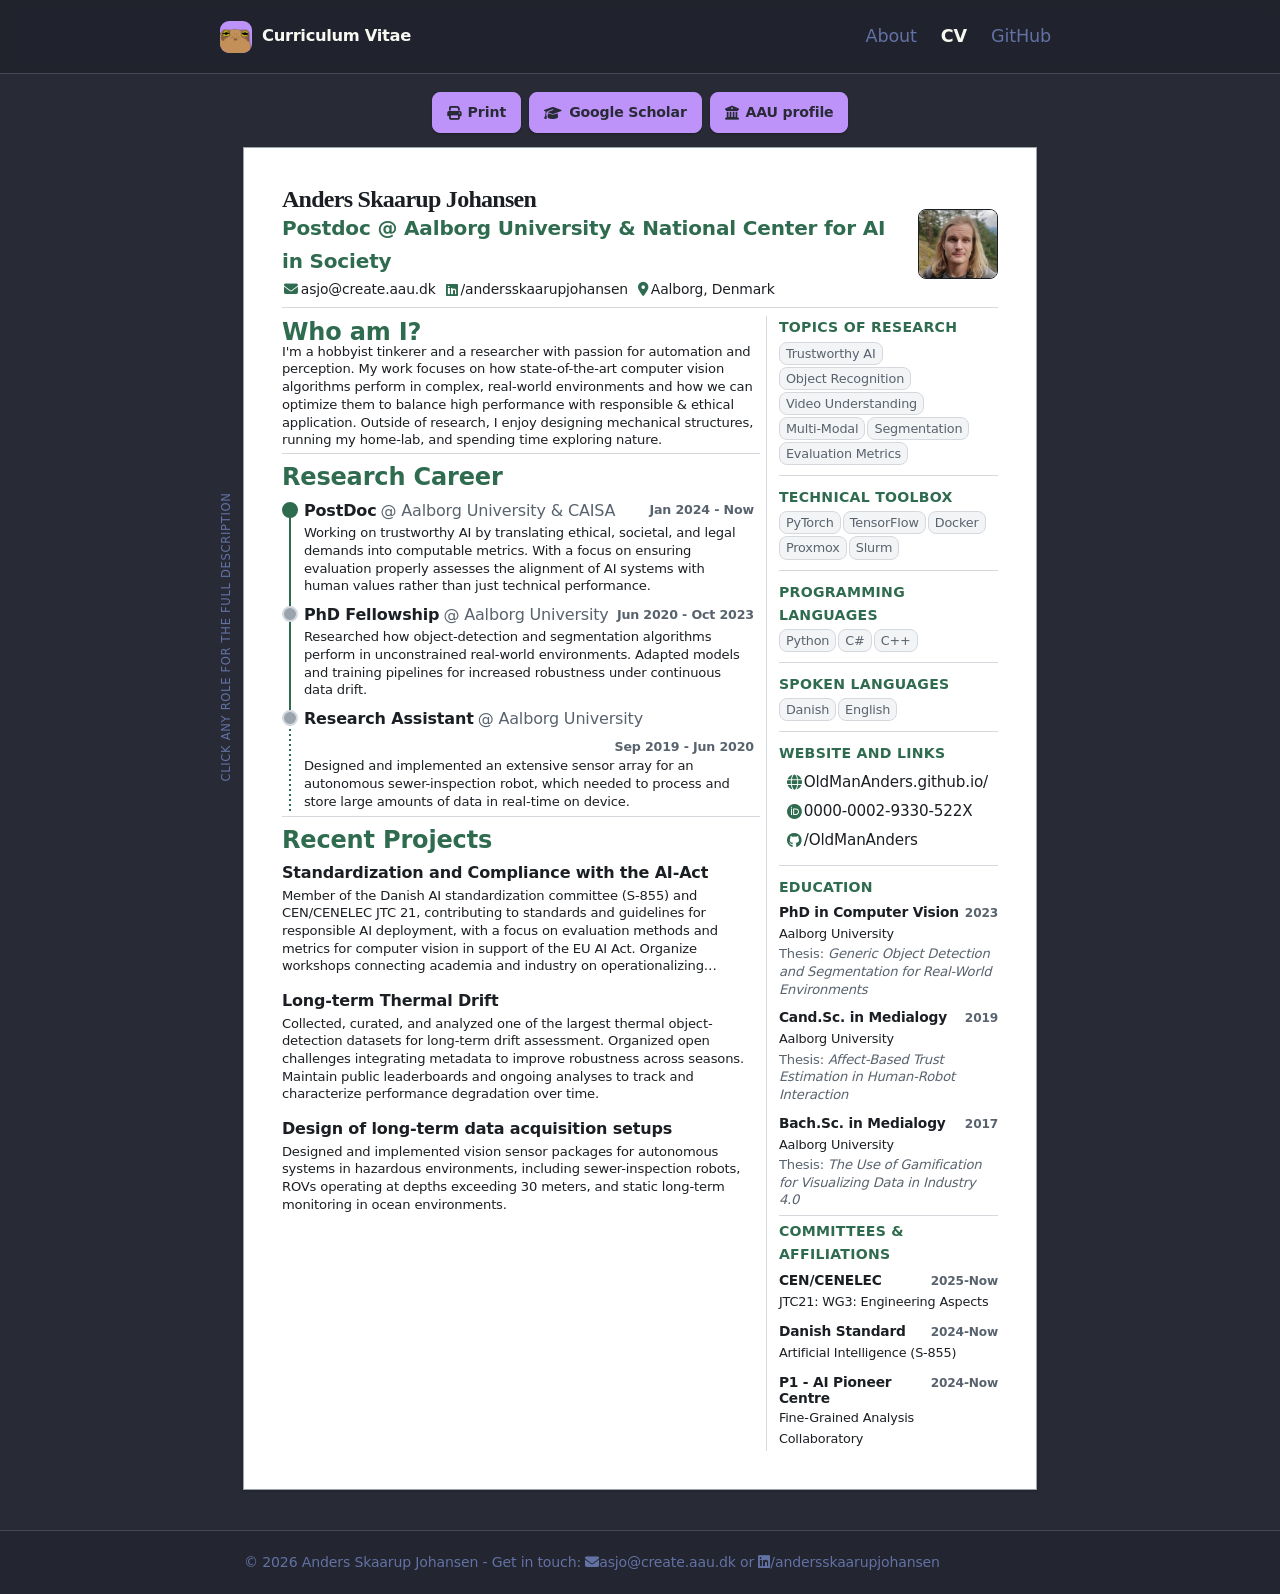
==== commit 7fe79ee1: "Update to CV and styling" ====
--- a/cv.html
+++ b/cv.html
@@ -7,7 +7,7 @@
     <meta name="description" content="Curriculum vitae — compact overview, with detail in pop-ups.">
     <link rel="icon" type="image/png" href="assets/img/frog-icon.png">
     <link rel="stylesheet" href="https://cdnjs.cloudflare.com/ajax/libs/font-awesome/6.5.1/css/all.min.css">
-    <link rel="stylesheet" href="assets/css/style.css">
+    <link rel="stylesheet" href="assets/css/style.css?v=2">
   </head>
   <body>
     <header class="site">
@@ -56,14 +56,14 @@
           <div class="cv-main">
             <section class="cv-intro" aria-label="Introduction">
               <h2>Who am I?</h2>
-              <p>
+              <span>
                 I'm a hobbyist tinkerer and a researcher with passion for automation and perception. My work focuses on how state-of-the-art computer vision algorithms perform in complex, real-world environments and how we can optimize them to balance high performance with responsible &amp; ethical application. Outside of research, I enjoy designing mechanical structures, running my home-lab, and spending time exploring nature.
-              </p>
+              </span>
             </section>
 
             <section class="cv-block cv-experience" aria-label="Experience">
               <p class="cv-hint no-print">Click any role for the full description</p>
-              <h2>Research Experience</h2>
+              <h2>Research Career</h2>
               <ul class="cv-list">
                 <li class="cv-list-item">
                   <div class="cv-entry-top">
@@ -73,6 +73,7 @@
                   </div>
                   <p class="cv-entry-preview">
                     Working on trustworthy AI by translating ethical, societal, and legal demands into computable metrics. With a focus on ensuring evaluation properly assesses the alignment of AI systems with human values rather than just technical performance.
+                  </p>
                   <button type="button" class="cv-entry-hit" data-modal="m-postdoc" aria-label="Open details: Postdoc at Aalborg University and CAISA"></button>
                 </li>
                 <li class="cv-list-item">
@@ -99,7 +100,7 @@
               </ul>
             </section>
 
-            <section class="cv-block" aria-label="Notable projects">
+            <section class="cv-block" aria-label="Recent projects">
               <h2>Recent Projects</h2>
               <ul class="cv-list cv-list--bars">
                 <li class="cv-list-item">
@@ -115,9 +116,10 @@
                   </div>
                   <p class="cv-entry-preview">Collected, curated, and analyzed one of the largest thermal object-detection datasets for long-term drift assessment. Organized open challenges integrating metadata to improve robustness across seasons. Maintain public leaderboards and ongoing analyses to track and characterize performance degradation over time.</p>
                 </li>
-                <li class="cv-list-item">
-                  <div class="cv-entry-top">
-                    <span class="cv-entry-title">Sensor Package for Hazardous Environments</span>
+                
+                <li class="cv-list-item">
+                  <div class="cv-entry-top">
+                    <span class="cv-entry-title">Design of long-term data acquisition setups</span>
                   </div>
                   <p class="cv-entry-preview">Designed and implemented vision sensor packages for autonomous systems in hazardous environments, including sewer-inspection robots, ROVs operating at depths exceeding 30 meters, and static long-term monitoring in ocean environments.</p>
                 </li>
@@ -199,8 +201,17 @@
               </li>
             </ul>
             
-            <p class="skill-label">Other Participation</p>
+            <p class="skill-label">Committees & Affiliations</p>
             <ul class="edu-list">
+
+              <li>
+                <div class="edu-top">
+                  <strong>CEN/CENELEC</strong>
+                  <span class="chip">2025-Now</span>
+                </div>
+                <p class="edu-what">JTC21: WG3: Engineering Aspects</p>
+              </li>
+
               <li>
                 <div class="edu-top">
                   <strong>Danish Standard</strong>
@@ -208,13 +219,15 @@
                 </div>
                 <p class="edu-what">Artificial Intelligence (S-855)</p>
               </li>
-              <li>
-                <div class="edu-top">
-                  <strong>CEN/CENELEC</strong>
-                  <span class="chip">2025-Now</span>
-                </div>
-                <p class="edu-what">JTC21: WG3: Engineering Aspects</p>
-              </li>
+
+              <li>
+                <div class="edu-top">
+                  <strong>P1 - AI Pioneer Centre</strong>
+                  <span class="chip">2024-Now</span>
+                </div>
+                <p class="edu-what">Fine-Grained Analysis Collaboratory </p>
+              </li>
+
             </ul>
 
           </aside>
@@ -268,6 +281,6 @@
       </div>
     </footer>
 
-    <script src="assets/js/main.js"></script>
+    <script src="assets/js/main.js?v=2"></script>
   </body>
 </html>
--- a/assets/css/style.css
+++ b/assets/css/style.css
@@ -161,6 +161,14 @@
 .about-text {
   flex: 1;
   min-width: 0;
+}
+
+.about-row .cv-avatar {
+  flex: 0 0 auto;
+  transform: scale(125);
+  transform-origin: center;
+  position: relative;
+  z-index: 1;
 }
 
 @media (max-width: 640px) {
@@ -558,10 +566,11 @@
   border: 1px solid var(--border-strong);
   border-radius: 0;
   width: 210mm;
-  /* A4 wide, shrinks to fit on narrow screens */
+  /* Full A4 when there is room; fluid full-width when there isn't. */
+  max-width: 100%;
+  margin: 0 auto;
   min-height: 297mm;
   /* A4 tall: the sheet always fills a page, and grows if the content needs more */
-  max-width: 100%;
   padding: var(--cv-pad);
   box-shadow: 0 1px 3px rgba(0,0,0,.25);
   position: relative;
@@ -590,8 +599,8 @@
 }
 
 .cv-avatar {
-  width: 110px;
-  height: 90px;
+  width: 80px;
+  height: 70px;
   border-radius: 8px;
   object-fit: cover;
   /* crop image to circle without distortion */
@@ -599,7 +608,7 @@
   background: var(--border);
 }
 
-@media (max-width: 640px) {
+@media (max-width: 700px) {
   .cv-paper .cv-header {
     flex-direction: column-reverse;
     /* picture on top, text below on small screens */
@@ -609,27 +618,27 @@
     width: 80px;
     height: 80px;
   }
-  /* Too narrow for chips beside the title  stack them instead of overflowing */
-  .cv-entry-top, .cv-chips {
-    flex-wrap: wrap;
-  }
 }
 
 .cv-paper .cv-header h1 {
   font-family: Georgia, 'Source Serif 4', serif;
   /* serif for CV name only */
   letter-spacing: -0.03em;
-}
-
-/* Two-column layout: main content + sidebar */
+  font-size: 1.5rem;
+}
+
+/* Two-column layout: main content + sidebar. This is the default (full A4
+   sheet) so screen matches print. Below 700px the sheet goes fluid and the
+   sidebar collapses underneath instead of squeezing beside the main. */
 .cv-layout {
   display: grid;
   gap: 6px;
-}
-
-@media (min-width: 860px) {
+  grid-template-columns: minmax(0, 1.75fr) minmax(180px, .85fr);
+}
+
+@media (max-width: 700px) {
   .cv-layout {
-    grid-template-columns: minmax(0, 1.75fr) minmax(220px, .85fr);
+    grid-template-columns: 1fr;
   }
 }
 
@@ -637,25 +646,38 @@
   margin-top: 0;
 }
 
-/* Second and later sections in a column need air above them */
-.cv-block + .cv-block {
-  margin-top: 20px;
-}
-
-/* Entry list used by Experience and Notable Projects: vertical line + one dot
-   per entry. Each entry is title + subtitle + chips on one row, preview below. */
+/* Override global h2 negative bottom margin inside CV blocks so the
+   heading-to-list gap is airy and symmetric (was pulling lists up). */
+
+
+/* Faint divider between main sections, mirroring the sidebar modules.
+   Tight spacing so the screen sheet fits one A4 page like the print. */
+.cv-main > section {
+  padding-bottom: 4px;
+  margin-bottom: 4px;
+  border-bottom: 1px solid var(--border);
+}
+.cv-main > section:last-child {
+  border-bottom: 0;
+  margin-bottom: 0;
+  padding-bottom: 0;
+}
+
+/* Entry list used by Experience: per-item line + one dot per entry, fully
+   inside each item (same on screen and print, so no redraw needed).
+   Each entry is title + subtitle + chips on one row, preview below. */
 .cv-list {
   list-style: none;
   margin: 0;
   padding: 0;
-  border-left: 2px solid var(--accent);
+  border-left: 0;
 }
 
 .cv-list-item {
   position: relative;
-  /* for the dot pseudo-element and the click target */
-  padding: 4px 8px;
-  /* ~4px between entries */
+  /* for the dot + line pseudo-elements and the click target */
+  padding: 6px 6px 6px 18px;
+  /* symmetric top/bottom, 20px left gutter for line + dot */
 }
 
 /* Only entries that open a pop-up look clickable */
@@ -667,34 +689,40 @@
   background: var(--bg);
 }
 
-/* Bar variant (Notable Projects, like Education): no shared line and no dots —
-   every entry gets its own accent bar. Text formatting is unchanged. */
+/* Bar variant (Notable Projects, like Education): plain list, no line, dots, or bars —
+   text formatting is unchanged. */
 .cv-list--bars {
   border-left: 0;
   display: grid;
-  gap: 12px;
+  gap: 6px;
 }
 
 .cv-list--bars .cv-list-item {
-  padding: 0 0 0 10px;
-  border-left: 2px solid var(--accent);
-}
-
-.cv-list--bars .cv-list-item::before {
-  content: none;
-}
-
-/* Margin note for the pop-ups: sits in the left margin, top-aligned with the
-   Experience heading, so nothing interactive is left inside the printable paper. */
+  padding: 6px 0;
+  border-left: 0;
+}
+
+/* Bars variant has no timeline gutter, so strip the 4px text offsets used
+   elsewhere: title + preview then start flush under the section h2,
+   exactly like the Who-am-I text. */
+.cv-list--bars .cv-entry-title {
+  padding-left: 0;
+}
+
+.cv-list--bars .cv-entry-preview {
+  margin: 0 0 -5px;
+}
+
+/* Margin note for the pop-ups: sits in the left margin, vertically centered on
+   the Experience section, so nothing interactive is left inside the paper. */
 .cv-hint {
   position: absolute;
-  top: 0;
+  top: 50%;
   right: calc(100% + var(--cv-pad) + 8px);
   margin: 0;
   writing-mode: vertical-rl;
-  /* stacked letters, no rotation maths needed ... */
-  transform: rotate(180deg);
-  /* ... then turned so it reads bottom-to-top */
+  /* centered vertically, then turned so it reads bottom-to-top */
+  transform: translateY(-50%) rotate(180deg);
   white-space: nowrap;
   font-size: .72rem;
   letter-spacing: .06em;
@@ -717,7 +745,7 @@
 
 .cv-entry-top {
   display: flex;
-  flex-wrap: nowrap;
+  flex-wrap: wrap;
   gap: 4px 4px;
   align-items: center;
 }
@@ -725,7 +753,7 @@
 .cv-chips {
   display: inline-flex;
   gap: 2px;
-  flex-wrap: nowrap;
+  flex-wrap: wrap;
   flex: 0 0 auto;
   align-items: center;
   margin-left: auto;
@@ -750,13 +778,14 @@
   color: var(--muted-2);
 }
 
-/* Short preview text under a CV entry (4-line clamp, pop-up has the full text) */
+/* Short preview text under a CV entry (4-line clamp, pop-up has the full text).
+   Sized to match print so the on-screen sheet is the same scale. */
 .cv-entry-preview {
-  margin: 0px 4px 0px;
-  font-size: 0.94rem;
+  margin: 0px 4px -5px;
+  font-size: 0.82rem;
   color: var(--fg);
   font-weight: 400;
-  line-height: 1.4;
+  line-height: 1.35;
   display: -webkit-box;
   -webkit-line-clamp: 5;
   -webkit-box-orient: vertical;
@@ -765,44 +794,86 @@
 
 .cv-intro {
   background: var(--card);
-  margin: 0 0 6px;
-  color: var(--fg);
-  font-size: .94rem;
-  line-height: 1.4;
+  margin: 0;
+  color: var(--fg);
+  font-size: .82rem;
+  font-weight: 400;
+  line-height: 1.35;
 }
 
 .cv-intro p {
-  margin: 0.2em 0;
-}
-
-/* Dot on the list line, one per entry */
-.cv-list-item::before {
+  margin: 0.1em 0;
+}
+
+.cv-list:not(.cv-list--bars) .cv-list-item::before {
   content: "";
   position: absolute;
-  left: -9px;
-  top: 9px;
-  /* dot centred on the title / subtitle / chips row */
+  left: 0;
+  top: 10px;
   width: 12px;
   height: 12px;
   border-radius: 50%;
   background: var(--border-strong);
-  border: 2px solid var(--card);
-  box-shadow: 0 0 0 2px var(--border);
+  border: 2px solid var(--border);
+  box-shadow: none;
+  z-index: 1;
+  print-color-adjust: exact;
+  -webkit-print-color-adjust: exact;
+}
+
+.cv-list:not(.cv-list--bars) .cv-list-item::after {
+  content: "";
+  position: absolute;
+  left: 7px;
+  top: 0;
+  bottom: 0;
+  width: 2px;
+  background: var(--accent);
+  z-index: 0;
+  print-color-adjust: exact;
+  -webkit-print-color-adjust: exact;
 }
 
 /* First entry is the current role / newest project  filled dot marks "now" */
-.cv-list-item:first-child::before {
+.cv-list:not(.cv-list--bars) .cv-list-item:first-child::before {
   background: var(--accent);
-  box-shadow: 0 0 0 1px var(--accent);
-}
-
-/* Right sidebar (skills, education) */
+  border-color: var(--accent);
+}
+
+.cv-list:not(.cv-list--bars) .cv-list-item:first-child::after {
+  top: 16px;
+}
+
+.cv-list:not(.cv-list--bars) .cv-list-item:last-child::after {
+  /* End 3px below the text: preview has -5px bottom margin + 6px item
+     padding = 1px gap, so extend 2px below the item (= text + 3px). */
+  bottom: -2px;
+  height: auto;
+  background:
+    linear-gradient(var(--accent), var(--accent)) top left / 2px 16px no-repeat,
+    repeating-linear-gradient(to bottom, var(--accent) 0 2px, transparent 2px 5px) bottom left / 2px calc(100% - 24px) no-repeat;
+}
+
+/* Single-entry list: no solid stub above, dotted tail only below the dot. */
+.cv-list:not(.cv-list--bars) .cv-list-item:first-child:last-child::after {
+  top: 16px;
+  background:
+    repeating-linear-gradient(to bottom, var(--accent) 0 2px, transparent 2px 5px) top left / 2px 100% no-repeat;
+}
+
+/* Bar variant keeps no dots — must stay after the rules above */
+.cv-list.cv-list--bars .cv-list-item::before {
+  content: none;
+}
+
+/* Right sidebar (skills, education). Sidebar below main on narrow sheets. */
 .cv-side {
   border-left: 1px solid var(--border);
-  padding-left: 22px;
-}
-
-@media (max-width: 859px) {
+  padding-left: 12px;
+  min-width: 0;
+}
+
+@media (max-width: 700px) {
   .cv-side {
     border-left: none;
     border-top: 1px solid var(--border);
@@ -827,7 +898,7 @@
   letter-spacing: .02em;
   text-transform: uppercase;
   color: var(--accent);
-  margin: 0 4px 2px;
+  margin: 0 0 2px;
 }
 
 .skill-pills {
@@ -852,19 +923,26 @@
   padding: 0 0 4px;
   margin: 0 0 4px;
   display: grid;
-  gap: 12px;
+  gap: 6px;
   border-bottom: 1px solid var(--border);
 }
 
+/* No trailing divider after the last sidebar module */
+.cv-side > :last-child {
+  border-bottom: 0;
+  margin-bottom: 0;
+  padding-bottom: 0;
+}
+
 .edu-list li {
-  border-left: 2px solid var(--accent);
-  padding-left: 10px;
+  border-left: 0;
+  padding: 2px 0;
 }
 
 .edu-top {
   display: flex;
   align-items: baseline;
-  gap: 6px;
+  gap: 4px;
 }
 
 .edu-top strong {
@@ -879,13 +957,14 @@
 
 .edu-what {
   margin: 0;
-  font-size: .8rem;
+  font-size: 0.8rem;
   color: var(--fg);
 }
 
 .edu-detail {
   margin: 1px 0 0;
-  font-size: .76rem;
+  font-size: .82rem;
+  font-weight: 400;
   color: var(--muted);
   line-height: 1.35;
 }
@@ -919,6 +998,10 @@
   font-weight: 700;
   color: var(--fg);
   margin: 0 0 14px;
+}
+
+#contributions {
+  overflow-x: auto;
 }
 
 .cal-scroll {
@@ -1024,8 +1107,8 @@
     /* @page margin replaces the sheet's own 1cm padding */
     padding: 0;
   }
-  /* Keep the two columns on paper — the printable width is narrower than the
-     860px breakpoint, so the wide layout has to be restated here. */
+  /* Keep the two columns on paper even though the printable width is below
+     the 700px screen stacking breakpoint. */
   .cv-layout {
     grid-template-columns: minmax(0, 1.75fr) minmax(180px, .85fr);
   }
@@ -1035,87 +1118,24 @@
     padding: 0 0 0 10px;
     margin-top: 0;
   }
-  /* Fit-to-one-page: screen type/spacing slightly overflows A4, so tighten
-     print-only type, gaps and margins until the sheet is exactly 1 page.
-     Root font-size (not body): nearly all type is rem-sized. */
-  html {
-    font-size: 13px;
-  }
+  /* Base screen styles already use the fit-to-one-page scale, so print only
+     needs to keep the two columns even on narrow paper. */
   body {
     line-height: 1.35;
   }
-  .cv-paper .cv-header h1 {
-    font-size: 1.5rem;
-  }
-  .cv-entry-preview, .cv-intro {
-    font-size: .82rem;
-    line-height: 1.3;
-  }
-  .cv-block + .cv-block {
-    margin-top: 10px;
-  }
-  .edu-list, .cv-list--bars {
-    gap: 6px;
-  }
-  .cv-avatar {
-    width: 80px;
-    height: 70px;
+  /* Keep the dotted tail at text + 3px on paper too (same as screen). */
+  .cv-list:not(.cv-list--bars) .cv-list-item:last-child::after {
+    bottom: -2px;
   }
   h3 {
     margin: 18px 0 8px;
-  }
-  /* Title rows are nowrap on screen; let them wrap on the narrow page. */
-  .cv-entry-top, .cv-chips {
-    flex-wrap: wrap;
   }
   /* Pop-ups are on-screen only: paper keeps the one-page summary */
   dialog.modal, .cv-entry-hit {
     display: none !important;
   }
-  /* Timeline dots are background-painted on screen, which printers drop
-     with "Background graphics" off. Keep them filled via exact color
-     adjust, with the ring as a real border (borders always print). */
-  .cv-list-item::before {
-    background: var(--border-strong) !important;
-    border: 2px solid var(--border) !important;
-    box-shadow: none !important;
-    print-color-adjust: exact;
-    -webkit-print-color-adjust: exact;
-  }
-  .cv-list-item:first-child::before {
-    background: var(--accent) !important;
-    border-color: var(--accent) !important;
-  }
-  /* The dot straddles the ul border line (left: -9px), which slices it
-     into half-circles in some PDF pipelines. Redraw line + dots fully
-     inside each item instead: per-item line segment, dot seated in padding. */
-  .cv-list:not(.cv-list--bars) {
-    border-left: 0;
-  }
-  .cv-list:not(.cv-list--bars) .cv-list-item {
-    padding-left: 20px;
-  }
-  .cv-list:not(.cv-list--bars) .cv-list-item::before {
-    left: 0;
-  }
-  .cv-list:not(.cv-list--bars) .cv-list-item::after {
-    content: "";
-    position: absolute;
-    left: 5px;
-    top: 0;
-    bottom: 0;
-    width: 2px;
-    background: var(--accent);
-    print-color-adjust: exact;
-    -webkit-print-color-adjust: exact;
-  }
-  .cv-list:not(.cv-list--bars) .cv-list-item:first-child::after {
-    top: 15px;
-  }
-  .cv-list:not(.cv-list--bars) .cv-list-item:last-child::after {
-    bottom: auto;
-    height: 15px;
-  }
+  /* Screen timeline already uses inside dots + per-item line with exact
+     color adjust, so print needs no redraw — identical rendering. */
   /* Show the target of thesis links. Contact links are left alone — the URL is in the text. */
   .edu-detail a::after {
     content: " (" attr(href) ")";
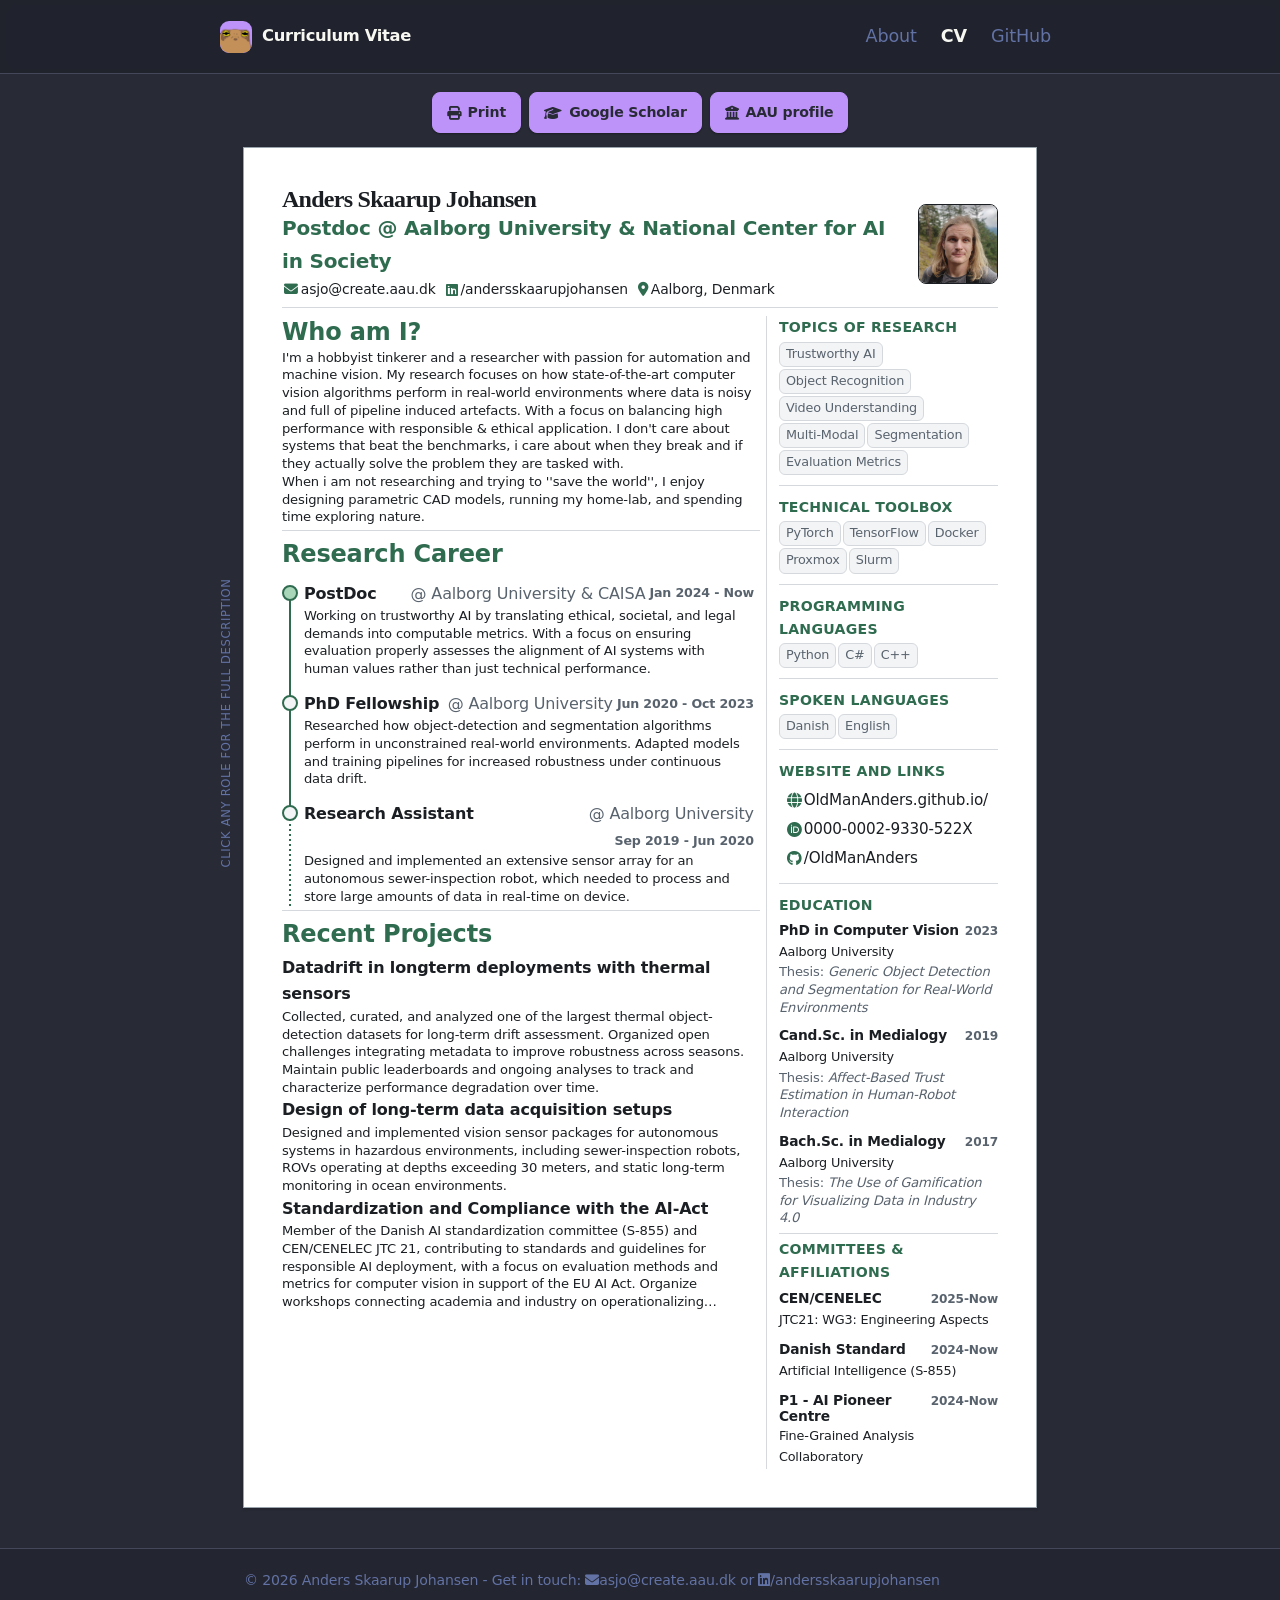
==== commit 832b47d3: "Updated content and formating of cv and Index" ====
--- a/cv.html
+++ b/cv.html
@@ -40,7 +40,7 @@
         <div class="cv-header">
           <div class="cv-header-main">
             <h1>Anders Skaarup Johansen</h1>
-            <div class="meta">
+            <div class="cv-role">
               Postdoc @ Aalborg University &amp; National Center for AI in Society
             </div>
             <div class="cv-contact">
@@ -57,14 +57,17 @@
             <section class="cv-intro" aria-label="Introduction">
               <h2>Who am I?</h2>
               <span>
-                I'm a hobbyist tinkerer and a researcher with passion for automation and perception. My work focuses on how state-of-the-art computer vision algorithms perform in complex, real-world environments and how we can optimize them to balance high performance with responsible &amp; ethical application. Outside of research, I enjoy designing mechanical structures, running my home-lab, and spending time exploring nature.
+                I'm a hobbyist tinkerer and a researcher with passion for automation and machine vision. My research focuses on how state-of-the-art computer vision algorithms perform in real-world environments where data is noisy and full of pipeline induced artefacts. With a focus on balancing high performance with responsible &amp; ethical application. I don't care about systems that beat the benchmarks, i care about when they break and if they actually solve the problem they are tasked with.
+              </span>
+              <span>
+                <br>When i am not researching and trying to ''save the world'', I enjoy designing parametric CAD models, running my home-lab, and spending time exploring nature.</span>
               </span>
             </section>
 
             <section class="cv-block cv-experience" aria-label="Experience">
               <p class="cv-hint no-print">Click any role for the full description</p>
               <h2>Research Career</h2>
-              <ul class="cv-list">
+              <ul class="cv-list cv-list--timeline">
                 <li class="cv-list-item">
                   <div class="cv-entry-top">
                     <span class="cv-entry-title">PostDoc</span>
@@ -97,12 +100,28 @@
                     Designed and implemented an extensive sensor array for an autonomous sewer-inspection robot, which needed to process and store large amounts of data in real-time on device.
                   </p>
                   <button type="button" class="cv-entry-hit" data-modal="m-ra" aria-label="Open details: Research Assistant at Aalborg University"></button>
+                </li>
               </ul>
             </section>
 
             <section class="cv-block" aria-label="Recent projects">
               <h2>Recent Projects</h2>
-              <ul class="cv-list cv-list--bars">
+              <ul class="cv-list">
+
+                <li class="cv-list-item">
+                  <div class="cv-entry-top">
+                    <span class="cv-entry-title">Datadrift in longterm deployments with thermal sensors</span>
+                  </div>
+                  <p class="cv-entry-preview">Collected, curated, and analyzed one of the largest thermal object-detection datasets for long-term drift assessment. Organized open challenges integrating metadata to improve robustness across seasons. Maintain public leaderboards and ongoing analyses to track and characterize performance degradation over time.</p>
+                </li>
+                
+                <li class="cv-list-item">
+                  <div class="cv-entry-top">
+                    <span class="cv-entry-title">Design of long-term data acquisition setups</span>
+                  </div>
+                  <p class="cv-entry-preview">Designed and implemented vision sensor packages for autonomous systems in hazardous environments, including sewer-inspection robots, ROVs operating at depths exceeding 30 meters, and static long-term monitoring in ocean environments.</p>
+                </li>
+
                 <li class="cv-list-item">
                   <div class="cv-entry-top">
                     <span class="cv-entry-title">Standardization and Compliance with the AI-Act</span>
@@ -110,19 +129,6 @@
                   <p class="cv-entry-preview">Member of the Danish AI standardization committee (S-855) and CEN/CENELEC JTC 21, contributing to standards and guidelines for responsible AI deployment, with a focus on evaluation methods and metrics for computer vision in support of the EU AI Act. Organize workshops connecting academia and industry on operationalizing responsible AI.</p>
                 </li>
 
-                <li class="cv-list-item">
-                  <div class="cv-entry-top">
-                    <span class="cv-entry-title">Long-term Thermal Drift</span>
-                  </div>
-                  <p class="cv-entry-preview">Collected, curated, and analyzed one of the largest thermal object-detection datasets for long-term drift assessment. Organized open challenges integrating metadata to improve robustness across seasons. Maintain public leaderboards and ongoing analyses to track and characterize performance degradation over time.</p>
-                </li>
-                
-                <li class="cv-list-item">
-                  <div class="cv-entry-top">
-                    <span class="cv-entry-title">Design of long-term data acquisition setups</span>
-                  </div>
-                  <p class="cv-entry-preview">Designed and implemented vision sensor packages for autonomous systems in hazardous environments, including sewer-inspection robots, ROVs operating at depths exceeding 30 meters, and static long-term monitoring in ocean environments.</p>
-                </li>
               </ul>
             </section>
           </div>
--- a/assets/css/style.css
+++ b/assets/css/style.css
@@ -4,7 +4,6 @@
   --muted: #6272a4; /* secondary text (Dracula comment) */
   --muted-2: rgba(248, 248, 242, .45); /* tertiary / icon color */
   --accent: #bd93f9; /* links + highlights (Dracula purple) */
-  --accent-bg: rgba(189, 147, 249, .12); /* light accent background */
   --border: #44475a; /* default border (Dracula current line) */
   --border-strong: #6272a4;  /* hover / stronger border */
   --bg: #282a36;  /* page background (Dracula background) */
@@ -109,13 +108,6 @@
   border-radius: inherit;
 }
 
-.brand small {
-  font-weight: 500;
-  color: var(--muted);
-  margin-left: 2px;
-  font-size: .88em;
-}
-
 .nav-links {
   display: flex;
   gap: 6px;
@@ -165,10 +157,8 @@
 
 .about-row .cv-avatar {
   flex: 0 0 auto;
-  transform: scale(125);
-  transform-origin: center;
-  position: relative;
-  z-index: 1;
+  width: 150px;
+  height: 150px;
 }
 
 @media (max-width: 640px) {
@@ -196,7 +186,7 @@
   max-width: 62ch;
 }
 
-.meta {
+.cv-role {
   color: var(--accent);
   font-size: 1.25rem;
   font-weight: 600;
@@ -210,9 +200,13 @@
   margin: 12px 0 0;
 }
 
-.pill {
+.pill,
+.skill-pills span {
   display: inline-flex;
   align-items: center;
+}
+
+.pill {
   gap: 2px;
   font-size: .95rem;
   color: var(--accent);
@@ -355,7 +349,7 @@
   line-height: 1.15;
 }
 
-.repo .meta {
+.repo .repo-meta {
   font-size: .8rem;
   color: var(--muted-2);
   margin-top: 6px;
@@ -366,10 +360,8 @@
 }
 
 /* --------  6. CV header & toolbar (used on cv.html)   --------*/
-.cv-header {
-  padding: 32px 0 18px;
-  margin-bottom: 10px;
-}
+/* .cv-header only occurs inside .cv-paper; layout lives on
+   .cv-paper .cv-header below. */
 
 .cv-header h1 {
   margin: 0;
@@ -515,14 +507,17 @@
 }
 
 .cv-entry-title {
-  flex: 2px 2px auto;
-  padding-left: 4px;
+  flex: 1 1 auto;
   min-width: 0;
   font-size: 1.0rem;
   letter-spacing: -0.01em;
   font-weight: 750;
 }
 
+.cv-list--timeline .cv-entry-title {
+  padding-left: 4px;
+}
+
 .details-body {
   color: var(--fg);
   font-size: .94rem;
@@ -531,12 +526,6 @@
 
 .details-body p {
   margin: 0;
-}
-
-.details-body em {
-  color: var(--fg);
-  font-style: normal;
-  font-weight: 600;
 }
 
 /* --------  8. CV paper  the bordered "sheet" with two-column layout   --------*/
@@ -552,7 +541,6 @@
   /* icons */
   --accent: #2f6b4f;
   /* muted dark green  links + timeline */
-  --accent-bg: rgba(47, 107, 79, .1);
   --border: #d5d9de;
   --border-strong: #9aa4ad;
   --bg: #f3f4f6;
@@ -560,7 +548,6 @@
   --card: #ffffff;
   /* the sheet itself */
   --shadow: 0 1px 2px rgba(20, 30, 25, .07);
-  --shadow-hover: 0 3px 10px rgba(20, 30, 25, .12);
   color: var(--fg);
   background: var(--card);
   border: 1px solid var(--border-strong);
@@ -600,12 +587,17 @@
 
 .cv-avatar {
   width: 80px;
-  height: 70px;
+  height: 80px;
   border-radius: 8px;
   object-fit: cover;
-  /* crop image to circle without distortion */
+  /* crop without distortion */
   border: 1px solid var(--fg);
   background: var(--border);
+}
+
+.cv-paper .cv-avatar {
+  width: 80px;
+  height: 80px;
 }
 
 @media (max-width: 700px) {
@@ -613,10 +605,6 @@
     flex-direction: column-reverse;
     /* picture on top, text below on small screens */
     align-items: flex-start;
-  }
-  .cv-avatar {
-    width: 80px;
-    height: 80px;
   }
 }
 
@@ -642,13 +630,9 @@
   }
 }
 
-.cv-main h2,.cv-side h2 {
-  margin-top: 0;
-}
-
-/* Override global h2 negative bottom margin inside CV blocks so the
-   heading-to-list gap is airy and symmetric (was pulling lists up). */
-
+.cv-main h2 {
+  margin: 0;
+}
 
 /* Faint divider between main sections, mirroring the sidebar modules.
    Tight spacing so the screen sheet fits one A4 page like the print. */
@@ -663,21 +647,27 @@
   padding-bottom: 0;
 }
 
-/* Entry list used by Experience: per-item line + one dot per entry, fully
-   inside each item (same on screen and print, so no redraw needed).
+/* Entry lists: plain by default (Recent Projects). Add .cv-list--timeline
+   for the dotted timeline (Experience): per-item line + one dot per entry,
+   fully inside each item (same on screen and print, so no redraw needed).
    Each entry is title + subtitle + chips on one row, preview below. */
 .cv-list {
   list-style: none;
   margin: 0;
   padding: 0;
-  border-left: 0;
+  display: grid;
+  gap: 6px;
 }
 
 .cv-list-item {
   position: relative;
   /* for the dot + line pseudo-elements and the click target */
+  padding: 0px 0;
+}
+
+.cv-list--timeline .cv-list-item {
   padding: 6px 6px 6px 18px;
-  /* symmetric top/bottom, 20px left gutter for line + dot */
+  /* symmetric top/bottom, 18px left gutter for line + dot */
 }
 
 /* Only entries that open a pop-up look clickable */
@@ -687,30 +677,6 @@
 
 .cv-list-item:has(.cv-entry-hit):hover {
   background: var(--bg);
-}
-
-/* Bar variant (Notable Projects, like Education): plain list, no line, dots, or bars —
-   text formatting is unchanged. */
-.cv-list--bars {
-  border-left: 0;
-  display: grid;
-  gap: 6px;
-}
-
-.cv-list--bars .cv-list-item {
-  padding: 6px 0;
-  border-left: 0;
-}
-
-/* Bars variant has no timeline gutter, so strip the 4px text offsets used
-   elsewhere: title + preview then start flush under the section h2,
-   exactly like the Who-am-I text. */
-.cv-list--bars .cv-entry-title {
-  padding-left: 0;
-}
-
-.cv-list--bars .cv-entry-preview {
-  margin: 0 0 -5px;
 }
 
 /* Margin note for the pop-ups: sits in the left margin, vertically centered on
@@ -774,14 +740,11 @@
   white-space: nowrap;
 }
 
-.chip i {
-  color: var(--muted-2);
-}
-
-/* Short preview text under a CV entry (4-line clamp, pop-up has the full text).
-   Sized to match print so the on-screen sheet is the same scale. */
+/* Short preview text under a CV entry (5-line clamp, pop-up has the full text).
+   Sized to match print so the on-screen sheet is the same scale. Plain entries
+   start flush under the section h2, like the Who-am-I text. */
 .cv-entry-preview {
-  margin: 0px 4px -5px;
+  margin: 0 0 -5px;
   font-size: 0.82rem;
   color: var(--fg);
   font-weight: 400;
@@ -792,8 +755,11 @@
   overflow: hidden;
 }
 
+.cv-list--timeline .cv-entry-preview {
+  margin: 0 4px -5px;
+}
+
 .cv-intro {
-  background: var(--card);
   margin: 0;
   color: var(--fg);
   font-size: .82rem;
@@ -801,11 +767,7 @@
   line-height: 1.35;
 }
 
-.cv-intro p {
-  margin: 0.1em 0;
-}
-
-.cv-list:not(.cv-list--bars) .cv-list-item::before {
+.cv-list--timeline .cv-list-item::before {
   content: "";
   position: absolute;
   left: 0;
@@ -813,20 +775,23 @@
   width: 12px;
   height: 12px;
   border-radius: 50%;
-  background: var(--border-strong);
-  border: 2px solid var(--border);
+  background: var(--bg);
+  /* grey fill for past roles */
+  border: 2px solid var(--accent);
+  /* green ring on every dot */
   box-shadow: none;
   z-index: 1;
   print-color-adjust: exact;
   -webkit-print-color-adjust: exact;
 }
 
-.cv-list:not(.cv-list--bars) .cv-list-item::after {
+.cv-list--timeline .cv-list-item::after {
   content: "";
   position: absolute;
   left: 7px;
   top: 0;
-  bottom: 0;
+  bottom: -6px;
+  /* bridge the 6px .cv-list grid gap so segments meet as one continuous line */
   width: 2px;
   background: var(--accent);
   z-index: 0;
@@ -834,17 +799,16 @@
   -webkit-print-color-adjust: exact;
 }
 
-/* First entry is the current role / newest project  filled dot marks "now" */
-.cv-list:not(.cv-list--bars) .cv-list-item:first-child::before {
-  background: var(--accent);
-  border-color: var(--accent);
-}
-
-.cv-list:not(.cv-list--bars) .cv-list-item:first-child::after {
+/* First entry is the current role / newest project: light green fill marks "now" */
+.cv-list--timeline .cv-list-item:first-child::before {
+  background: #a9d5b8;
+}
+
+.cv-list--timeline .cv-list-item:first-child::after {
   top: 16px;
 }
 
-.cv-list:not(.cv-list--bars) .cv-list-item:last-child::after {
+.cv-list--timeline .cv-list-item:last-child::after {
   /* End 3px below the text: preview has -5px bottom margin + 6px item
      padding = 1px gap, so extend 2px below the item (= text + 3px). */
   bottom: -2px;
@@ -855,15 +819,10 @@
 }
 
 /* Single-entry list: no solid stub above, dotted tail only below the dot. */
-.cv-list:not(.cv-list--bars) .cv-list-item:first-child:last-child::after {
+.cv-list--timeline .cv-list-item:first-child:last-child::after {
   top: 16px;
   background:
     repeating-linear-gradient(to bottom, var(--accent) 0 2px, transparent 2px 5px) top left / 2px 100% no-repeat;
-}
-
-/* Bar variant keeps no dots — must stay after the rules above */
-.cv-list.cv-list--bars .cv-list-item::before {
-  content: none;
 }
 
 /* Right sidebar (skills, education). Sidebar below main on narrow sheets. */
@@ -880,10 +839,6 @@
     padding-left: 0;
     padding-top: 18px;
   }
-}
-
-.cv-side h2 {
-  font-size: .98rem;
 }
 
 .skill-group {
@@ -911,10 +866,9 @@
   font-size: .8rem;
   background: var(--bg);
   border: 1px solid var(--border);
-  padding: 0px 6px;
-  border-radius: 8px;
-  color: var(--muted);
-  position: relative;
+  padding: 0px 6px 2px 6px;
+  border-radius: 6px;
+  color: var(--muted);
 }
 
 /* Compact education list: degree + years on one row, one telling line below */
@@ -935,7 +889,6 @@
 }
 
 .edu-list li {
-  border-left: 0;
   padding: 2px 0;
 }
 
@@ -1123,10 +1076,6 @@
   body {
     line-height: 1.35;
   }
-  /* Keep the dotted tail at text + 3px on paper too (same as screen). */
-  .cv-list:not(.cv-list--bars) .cv-list-item:last-child::after {
-    bottom: -2px;
-  }
   h3 {
     margin: 18px 0 8px;
   }
@@ -1136,10 +1085,4 @@
   }
   /* Screen timeline already uses inside dots + per-item line with exact
      color adjust, so print needs no redraw — identical rendering. */
-  /* Show the target of thesis links. Contact links are left alone — the URL is in the text. */
-  .edu-detail a::after {
-    content: " (" attr(href) ")";
-    font-size: 8pt;
-    color: #666;
-  }
-}
+}
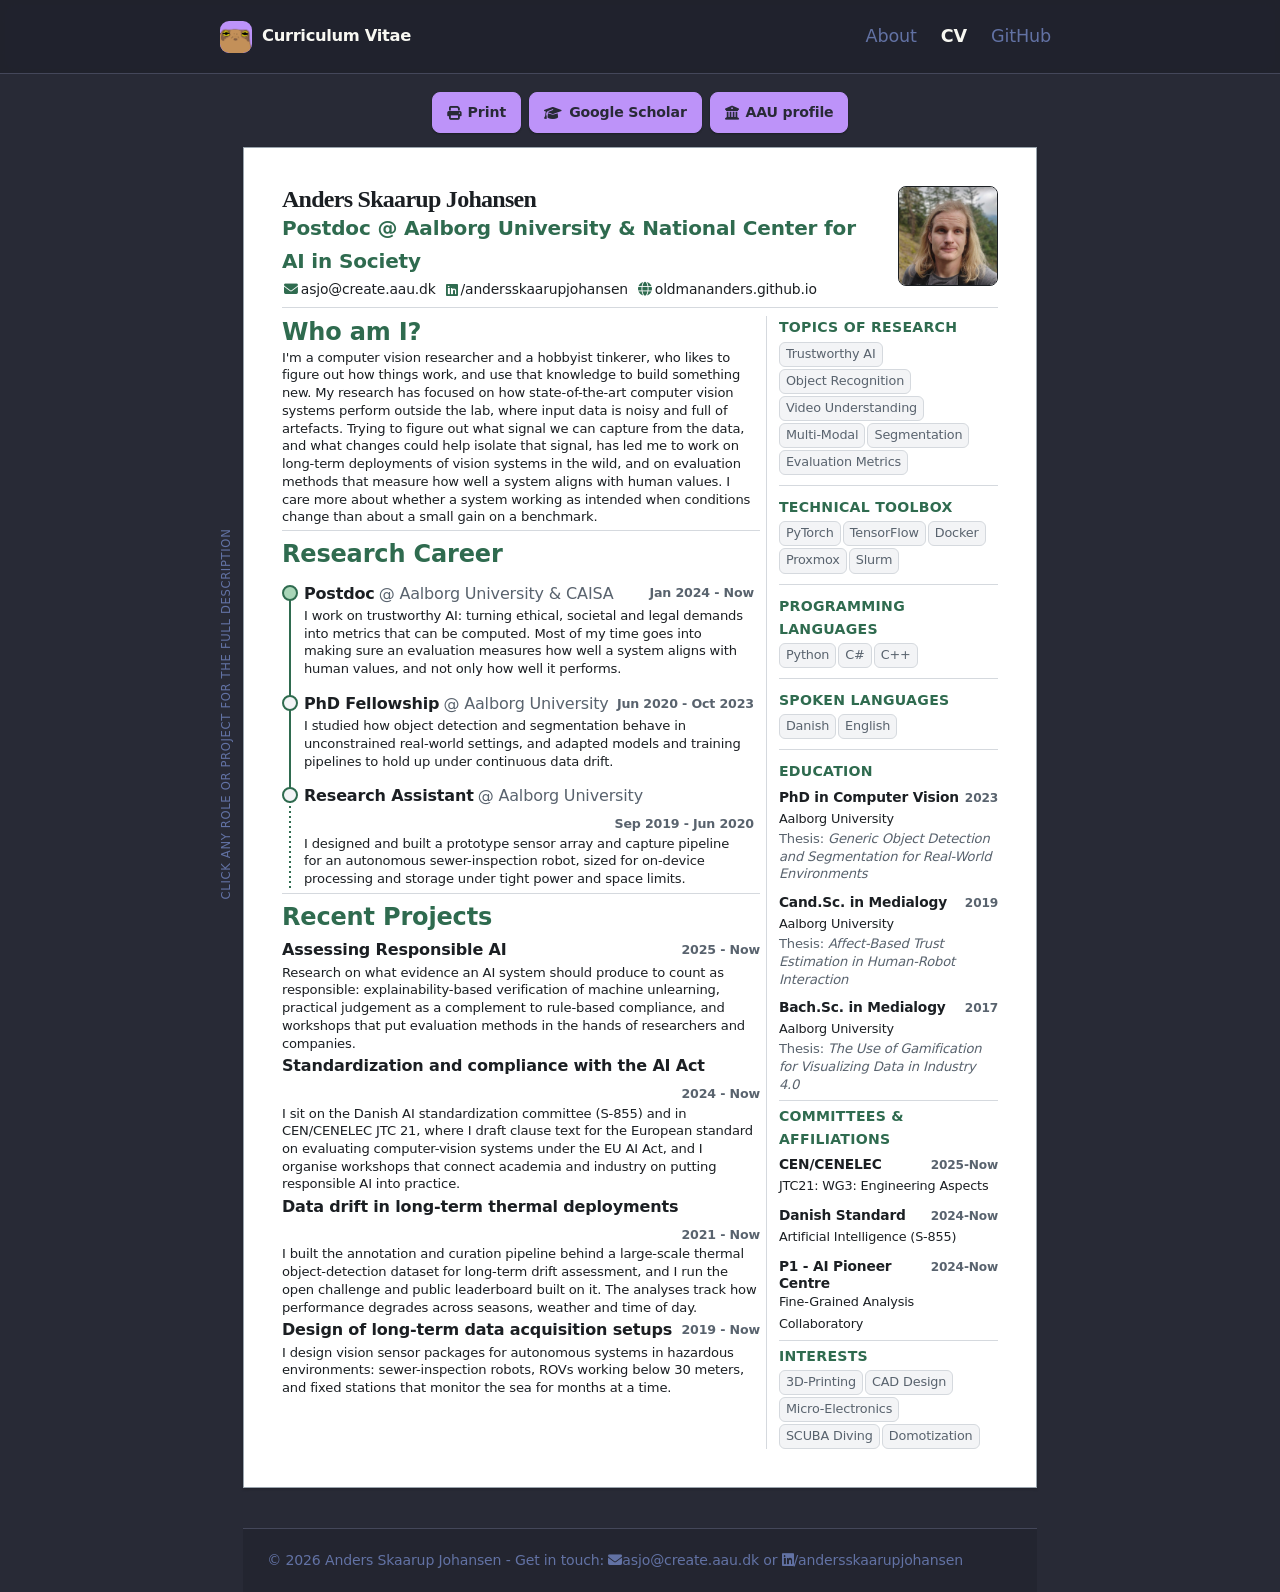
==== commit 3aa458ca: "Updated CV Roles with detailed pop-ups" ====
--- a/cv.html
+++ b/cv.html
@@ -7,7 +7,7 @@
     <meta name="description" content="Curriculum vitae — compact overview, with detail in pop-ups.">
     <link rel="icon" type="image/png" href="assets/img/frog-icon.png">
     <link rel="stylesheet" href="https://cdnjs.cloudflare.com/ajax/libs/font-awesome/6.5.1/css/all.min.css">
-    <link rel="stylesheet" href="assets/css/style.css?v=2">
+    <link rel="stylesheet" href="assets/css/style.css?v=14">
   </head>
   <body>
     <header class="site">
@@ -46,7 +46,7 @@
             <div class="cv-contact">
               <span class="pill"><i class="fas fa-envelope"></i><a href="mailto:asjo@create.aau.dk">asjo@create.aau.dk</a></span>
               <span class="pill"><i class="fab fa-linkedin"></i><a href="https://www.linkedin.com/in/andersskaarupjohansen/">/andersskaarupjohansen</a></span>
-              <span class="pill"><i class="fa-solid fa-location-dot"></i><a href="https://www.google.com/maps/place/Aalborg">Aalborg, Denmark</a></span>
+              <span class="pill"><i class="fa fa-globe"></i><a href="https://oldmananders.github.io/">oldmananders.github.io</a></span>
             </div>
           </div>
           <img class="cv-avatar" src="assets/img/profile.jpg" alt="Portrait of Anders Skaarup Johansen" loading="lazy" onerror="this.style.display='none'">
@@ -57,25 +57,26 @@
             <section class="cv-intro" aria-label="Introduction">
               <h2>Who am I?</h2>
               <span>
-                I'm a hobbyist tinkerer and a researcher with passion for automation and machine vision. My research focuses on how state-of-the-art computer vision algorithms perform in real-world environments where data is noisy and full of pipeline induced artefacts. With a focus on balancing high performance with responsible &amp; ethical application. I don't care about systems that beat the benchmarks, i care about when they break and if they actually solve the problem they are tasked with.
-              </span>
-              <span>
-                <br>When i am not researching and trying to ''save the world'', I enjoy designing parametric CAD models, running my home-lab, and spending time exploring nature.</span>
+                I'm a computer vision researcher and a hobbyist tinkerer, who likes to figure out how things work, and use that knowledge to build something new. 
+                My research has focused on how state-of-the-art computer vision systems perform outside the lab, where input data is noisy and 
+                full of artefacts. Trying to figure out what signal we can capture from the data, and what changes could help isolate that signal, 
+                has led me to work on long-term deployments of vision systems in the wild, and on evaluation methods that measure how well a system 
+                aligns with human values. I care more about whether a system working as intended when conditions change than about a small gain on a benchmark.
               </span>
             </section>
 
             <section class="cv-block cv-experience" aria-label="Experience">
-              <p class="cv-hint no-print">Click any role for the full description</p>
+              <p class="cv-hint no-print">Click any role or project for the full description</p>
               <h2>Research Career</h2>
               <ul class="cv-list cv-list--timeline">
                 <li class="cv-list-item">
                   <div class="cv-entry-top">
-                    <span class="cv-entry-title">PostDoc</span>
+                    <span class="cv-entry-title">Postdoc</span>
                     <span class="cv-entry-sub">@ Aalborg University &amp; CAISA</span>
                     <span class="cv-chips"><span class="chip">Jan 2024 - Now</span></span>
                   </div>
                   <p class="cv-entry-preview">
-                    Working on trustworthy AI by translating ethical, societal, and legal demands into computable metrics. With a focus on ensuring evaluation properly assesses the alignment of AI systems with human values rather than just technical performance.
+                    I work on trustworthy AI: turning ethical, societal and legal demands into metrics that can be computed. Most of my time goes into making sure an evaluation measures how well a system aligns with human values, and not only how well it performs.
                   </p>
                   <button type="button" class="cv-entry-hit" data-modal="m-postdoc" aria-label="Open details: Postdoc at Aalborg University and CAISA"></button>
                 </li>
@@ -86,7 +87,7 @@
                     <span class="cv-chips"><span class="chip">Jun 2020 - Oct 2023</span></span>
                   </div>
                   <p class="cv-entry-preview">
-                    Researched how object-detection and segmentation algorithms perform in unconstrained real-world environments. Adapted models and training pipelines for increased robustness under continuous data drift.
+                    I studied how object detection and segmentation behave in unconstrained real-world settings, and adapted models and training pipelines to hold up under continuous data drift.
                   </p>
                   <button type="button" class="cv-entry-hit" data-modal="m-phd" aria-label="Open details: PhD Fellowship at Aalborg University"></button>
                 </li>
@@ -97,7 +98,7 @@
                     <span class="cv-chips"><span class="chip">Sep 2019 - Jun 2020</span></span>
                   </div>
                   <p class="cv-entry-preview">
-                    Designed and implemented an extensive sensor array for an autonomous sewer-inspection robot, which needed to process and store large amounts of data in real-time on device.
+                    I designed and built a prototype sensor array and capture pipeline for an autonomous sewer-inspection robot, sized for on-device processing and storage under tight power and space limits.
                   </p>
                   <button type="button" class="cv-entry-hit" data-modal="m-ra" aria-label="Open details: Research Assistant at Aalborg University"></button>
                 </li>
@@ -107,28 +108,42 @@
             <section class="cv-block" aria-label="Recent projects">
               <h2>Recent Projects</h2>
               <ul class="cv-list">
-
-                <li class="cv-list-item">
-                  <div class="cv-entry-top">
-                    <span class="cv-entry-title">Datadrift in longterm deployments with thermal sensors</span>
-                  </div>
-                  <p class="cv-entry-preview">Collected, curated, and analyzed one of the largest thermal object-detection datasets for long-term drift assessment. Organized open challenges integrating metadata to improve robustness across seasons. Maintain public leaderboards and ongoing analyses to track and characterize performance degradation over time.</p>
-                </li>
-                
+                <li class="cv-list-item">
+                  <div class="cv-entry-top">
+                    <span class="cv-entry-title">Assessing Responsible AI</span>
+                    <span class="cv-chips"><span class="chip">2025 - Now</span></span>
+                  </div>
+                  <p class="cv-entry-preview">Research on what evidence an AI system should produce to count as responsible: explainability-based verification of machine unlearning, practical judgement as a complement to rule-based compliance, and workshops that put evaluation methods in the hands of researchers and companies.</p>
+                  <button type="button" class="cv-entry-hit" data-modal="m-assess" aria-label="Open details: Assessing Responsible AI"></button>
+                </li>
+
+                <li class="cv-list-item">
+                  <div class="cv-entry-top">
+                    <span class="cv-entry-title">Standardization and compliance with the AI Act</span>
+                    <span class="cv-chips"><span class="chip">2024 - Now</span></span>
+                  </div>
+                  <p class="cv-entry-preview">I sit on the Danish AI standardization committee (S-855) and in CEN/CENELEC JTC 21, where I draft clause text for the European standard on evaluating computer-vision systems under the EU AI Act, and I organise workshops that connect academia and industry on putting responsible AI into practice.</p>
+                  <button type="button" class="cv-entry-hit" data-modal="m-aiact" aria-label="Open details: Standardization and compliance with the AI Act"></button>
+                </li>
+
+                <li class="cv-list-item">
+                  <div class="cv-entry-top">
+                    <span class="cv-entry-title">Data drift in long-term thermal deployments</span>
+                    <span class="cv-chips"><span class="chip">2021 - Now</span></span>
+                  </div>
+                  <p class="cv-entry-preview">I built the annotation and curation pipeline behind a large-scale thermal object-detection dataset for long-term drift assessment, and I run the open challenge and public leaderboard built on it. The analyses track how performance degrades across seasons, weather and time of day.</p>
+                  <button type="button" class="cv-entry-hit" data-modal="m-drift" aria-label="Open details: Data drift in long-term thermal deployments"></button>
+                </li>
+
                 <li class="cv-list-item">
                   <div class="cv-entry-top">
                     <span class="cv-entry-title">Design of long-term data acquisition setups</span>
-                  </div>
-                  <p class="cv-entry-preview">Designed and implemented vision sensor packages for autonomous systems in hazardous environments, including sewer-inspection robots, ROVs operating at depths exceeding 30 meters, and static long-term monitoring in ocean environments.</p>
-                </li>
-
-                <li class="cv-list-item">
-                  <div class="cv-entry-top">
-                    <span class="cv-entry-title">Standardization and Compliance with the AI-Act</span>
-                  </div>
-                  <p class="cv-entry-preview">Member of the Danish AI standardization committee (S-855) and CEN/CENELEC JTC 21, contributing to standards and guidelines for responsible AI deployment, with a focus on evaluation methods and metrics for computer vision in support of the EU AI Act. Organize workshops connecting academia and industry on operationalizing responsible AI.</p>
-                </li>
-
+                    <span class="cv-chips"><span class="chip">2019 - Now</span></span>
+                  </div>
+                  <p class="cv-entry-preview">I design vision sensor packages for autonomous systems in hazardous environments: sewer-inspection robots, ROVs working below 30 meters, and fixed stations that monitor the sea for months at a time.</p>
+                  <button type="button" class="cv-entry-hit" data-modal="m-acq" aria-label="Open details: Design of long-term data acquisition setups"></button>
+                </li>
+              
               </ul>
             </section>
           </div>
@@ -172,13 +187,6 @@
               </div>
 
             </div>
-            <div class="skill-group">
-              <p class="skill-label">Website and links</p>
-              <span class="pill"><i class="fa fa-globe"></i><a href="https://oldmananders.github.io/"> OldManAnders.github.io/</a></span>
-              <span class="pill"><i class="fab fa-orcid"></i><a href="https://orcid.org/0000-0002-9330-522X"> 0000-0002-9330-522X</a></span>
-              <span class="pill"><i class="fab fa-github"></i><a href="https://github.com/OldManAnders"> /OldManAnders</a></span>
-            </div>
-
             <p class="skill-label">Education</p>
             <ul class="edu-list">
               <li>
@@ -209,7 +217,6 @@
             
             <p class="skill-label">Committees & Affiliations</p>
             <ul class="edu-list">
-
               <li>
                 <div class="edu-top">
                   <strong>CEN/CENELEC</strong>
@@ -233,9 +240,18 @@
                 </div>
                 <p class="edu-what">Fine-Grained Analysis Collaboratory </p>
               </li>
-
             </ul>
-
+            
+            <div class="skill-group">
+              <p class="skill-label">Interests</p>
+              <div class="skill-pills">
+                <span>3D-Printing</span>
+                <span>CAD Design</span>
+                <span>Micro-Electronics</span>
+                <span>SCUBA Diving</span>
+                <span>Domotization</span>
+              </div>
+            </div>
           </aside>
         </div>
 
@@ -243,12 +259,101 @@
         <dialog id="m-postdoc" class="modal" aria-labelledby="m-postdoc-t">
           <div class="modal-body">
             <div class="modal-head">
-              <h3 id="m-postdoc-t">PostDoc &middot; Aalborg University &amp; CAISA</h3>
-              <button type="button" class="modal-close" autofocus aria-label="Close">&times;</button>
-            </div>
-            <div class="details-body">
-              <p>Here will go some details about the PostDoc position.</p>
-              <p>Please be patient, i am vibing my way to an understanding of front-end development</p>
+              <h3 id="m-postdoc-t">Postdoc &middot; Aalborg University &amp; CAISA</h3>
+              <button type="button" class="modal-close" autofocus aria-label="Close">&times;</button>
+            </div>
+            <div class="details-body">
+              <p>
+                My postdoc work continues my interest on how to measure whether a system is doing the right thing when faced with complex real-world scenarios.
+                Part of that work has been on specific usecases related to implementation of Responsible AI, in sensative contexts, 
+                where people are at risk of being harmed or are in vulnurable postions where privacy and dignity are paramount.
+                Another part of my work involves working on how to operationalize the AI Act for both industry and academia, 
+                Primarily questioning how we can translate ethical, societal and legal requirements into computable metrics. 
+                While retaining alignment with the human-centric values that many Responsible AI frameworks claim to support.
+              </p>
+              <figure class="details-figure details-figure--contain">
+                <img src="assets/img/D3A.jpg" alt="Speaking at the D3A 4.0 workshop, 2026" loading="lazy">
+                <center><figcaption>Giving a talk about how to operationalize the AI-Act for industry and academia at the D3A 4.0 workshop, 2026 </figcaption></center>
+              </figure>
+              <p>
+                At the sametime i get to take part of my schedule to work on designing and running vision-based data-collection setups for long-term deployments. 
+                I corrently do this as a part of a marine vision workpackage in the EU-funded LOTUS-PTO project, 
+                where I designed and build underwater vision setups that are exposed to the open ocean for prolonged periods, to asses the growth patterns of bio-fouling.
+              </p>
+              <figure class="details-figure details-figure--row">
+                <img src="assets/img/lotus-im1.jpg" alt="The LOTUS-PTO underwater imaging rig" loading="lazy">
+                <img src="assets/img/lotus-im3.png" alt="The LOTUS-PTO underwater imaging rig" loading="lazy">
+                <img src="assets/img/lotus-im2.jpg" alt="The LOTUS-PTO underwater imaging rig" loading="lazy">
+                <figcaption>The LOTUS-PTO underwater imaging rig, after running for 135 days in the open ocean without interruption, during which the frame, lense and anything submerged became overgrown with barnacles, seaweed and algae.</figcaption>  
+              </figure>
+              <p class="details-sub">Projects</p>
+              <ul class="details-list">
+                <li><strong>Computing Responsible AI</strong>. The AI Act asks that systems "<i>achieve an appropriate level of accuracy, robustness and cybersecurity...</i>".
+                However, when they are translated into measurable targets, important nuances can be lost. 
+                I work on trying to bridge that gap, while identifying which components get lost in translation.
+                The key is to identify which normative principles survive being made computable, and which
+                quietly change meaning or measure something else.<br>
+
+                In addition to computer-vision grounded research,I organize workshops and give talks with industry and academia, addressing the challenges
+                of translating normative principles and operationalizing them as measurable targets. More crucially,
+                trying to underline that adhering to a comparative benchmark does not mean that the system is actually
+                measuring the right thing,  and that a system can be compliant with the AI Act while still being misaligned with human values.
+
+                </li>
+
+                <li>
+                  <strong>REPAI (Responsible AI for Value Creation)</strong>, funded by the Poul Due Jensen
+                  Foundation (with KU and AU). I built and trained the models for real-world cases, defined how
+                  they were evaluated, and ran the work with the domain experts. I continued my PhD work on object recognition 
+                  in low-resolution thermal data, and worked on eldercare-visit summaries for Aalborg Municipality's care
+                  staff. The code, models and results from the harbour-front case were delivered to the
+                  harbour-safety authorities, along with the documentation and the public dataset; the
+                  eldercare track ran through workshops with care professionals.
+                </li>
+                <li>
+                  <strong>LOTUS-PTO (Laser-Textured Surfaces for Wave and Tidal Power Take-Off)</strong>, an
+                  EU consortium led by RISE (2025-2028). I designed and built the underwater imaging rig end
+                  to end: camera and optics, the RP2350 firmware and HTTP API controlling the illumination and
+                  the lens wiper, the capture and scheduling software, the processing tools and the housing. A
+                  first rig then ran a full 135-day season without any interruption, with the capture and
+                  storage pipeline holding up throughout.
+                </li>
+                <li>
+                  <strong>JAMBO</strong>, a study of the seabed in Jammerbugten, Nordjylland, looking at the
+                  impact of beam-trawl operations and classifying existing habitats. An interdisciplinary study,
+                  together with a team of marine biologists, where I ran the ROV
+                  surveys, built the annotation protocol and the tooling behind it, briefed the six
+                  annotators, and did the data collection behind the paper. The result is a 3,290-image
+                  dataset in which every image carries six independent labels, built so that annotator
+                  disagreement can be measured rather than assumed away.
+                </li>
+              </ul>
+
+              <p class="details-sub">Standardisation &amp; community</p>
+              <ul class="details-list">
+                <li>
+                  National expert in Dansk Standard Committee S-855 (AI) and in CEN/CENELEC JTC-21,
+                  WG3 (Engineering Aspects), where I write and rewrite clause text for the European
+                  standard on evaluating computer-vision systems.
+                </li>
+                <li>
+                  Organiser and speaker at the 2024 workshop on a Danish standard for computer-vision
+                  metrics and at the 2026 D3A workshop on operationalizing the AI Act in research and industry.
+                </li>
+                <li>Challenge organiser for RTIOD at RWS@WACV 2026.</li>
+                <li>Supervising semester projects in machine learning across the computer-engineering programmes at Aalborg University.</li>
+              </ul>
+
+              <div class="details-links">
+                <strong>Links:</strong>
+                <a href="https://repai.aau.dk/" target="_blank" rel="noopener">REPAI</a>
+                <a href="https://caisa.dk/personer" target="_blank" rel="noopener">CAISA</a>
+                <a href="https://vap.aau.dk/" target="_blank" rel="noopener">VAP lab</a>
+                <a href="https://lotus-pto.eu/" target="_blank" rel="noopener">LOTUS-PTO</a>
+                <a href="https://www.codabench.org/competitions/10954/" target="_blank" rel="noopener">RTIOD</a>
+                <a href="https://huggingface.co/datasets/vapaau/LTDv2" target="_blank" rel="noopener">LTDv2 Data</a>
+                <a href="https://huggingface.co/datasets/vapaau/jambo" target="_blank" rel="noopener">JAMBO data</a>
+              </div>
             </div>
           </div>
         </dialog>
@@ -259,8 +364,69 @@
               <button type="button" class="modal-close" autofocus aria-label="Close">&times;</button>
             </div>
             <div class="details-body">
-              <p>Here will go some details about the PhD fellowship.</p>
-              <p>Please be patient, i am vibing my way to an understanding of front-end development</p>
+              <p>
+                The focus of my PhD, was to figure out what happends when object recognition algorithms leave the lab, 
+                and get exposed to the real-world under unconstrained conditions. 
+                Figuring out how the performance of these systems could be measured in a way that was meaningful 
+                outside the lab, and whether the models could be adapted to hold up under continuous data drift. 
+              </p>
+              <p>
+                Initially i contributed to the LTD dataset with object-detection annotation, curation and evaluation. 
+                Then i organized the Seasons in Drift challenge, designed the evaluation and ran the evaluation infrastructure. 
+                On the method side I developed weather inference so that thermal
+                detection could be conditioned on the meteorological conditions in the observed environment. The co-authored comparison
+                and survey work came out of the same period.
+              </p>
+
+              <figure class="details-figure details-figure--row">
+                <img src="assets/img/ltd-im1.jpg" alt="Thermal frame of a harbour front with pedestrians and cars" loading="lazy">
+                <img src="assets/img/ltd-im2.jpg" alt="Thermal frame of the same harbour front in different weather" loading="lazy">
+                <img src="assets/img/ltd-im3.jpg" alt="Thermal frame of the same harbour front in a third season" loading="lazy">
+                <figcaption>Three frames from the LTD dataset (CC-BY-4.0), the same environment in different seasons, weather and lighting conditions.</figcaption>
+              </figure>
+
+              <p class="details-sub">Notable Outputs</p>
+              <ul class="details-list">
+                <li>
+                  <strong>Seasons in Drift / LTD</strong> (NeurIPS 2021 Datasets & Benchmarks): the
+                  annotation and curation pipeline behind 298 hours of thermal video over eight months,
+                  later extended to 1,689 clips across 188 days with 1.07M annotated frames and 6.87M boxes,
+                  plus the weather metadata that lets a change in performance be explained.
+                </li>
+                <li>
+                  <strong>ChaLearn LAP Seasons in Drift Challenge</strong> (ECCV 2022 Workshops): I organised a challenge 
+                  on the LTD dataset, designed to assess how well object detection models hold up under continous data drift, 
+                  and designed the evaluation protocol to highlight how performance drifts across seasons and correlated performance with weather conditions.
+                   
+                </li>
+                <li>
+                  <strong>Who Cares about the Weather?</strong> (<em>Applied Sciences</em>, 2023): I
+                  developed the weather-inference method for weather-aware thermal detection and authored the paper.
+                  Aiming to embed a projected representation of the weather conditions both directly (forcing the model to adapt) 
+                  and indirectly (providing a condition vector with a learnable weighting scheme) to improve detection performance in low-resolution thermal data.
+                </li>
+                <li>
+                  <strong>Video Transformers: A Survey</strong> (<em>IEEE TPAMI</em>, 2023):
+                  Co-authored the first survey on transformer architectures when applied to high-dimensional video data, 
+                  where both strong temporal and spatial attention mechanisms are discussed. Moreover the different approaches to address them and 
+                  their associated computational complexities are compared compared.
+                </li>
+                <li>
+                  <strong>Joint Semanstic Segmentation and Super-Resolution</strong> (<em>LNCS CAIP</em>, 2023 and <em>WACW-W</em>, 2021): 
+                  Co-authored two conference papers focused on joint-learning of semantic segmentation and super-resolution, 
+                  where the goal is to improve the performance of super-resolution in contexts where there exists no high-resolution groundtruth, 
+                  and further leverage that to improve semantic understanding.
+                </li>
+              </ul>
+
+              <div class="details-links">
+                <strong>Links:</strong>
+                <a href="https://vap.aau.dk/ltd" target="_blank" rel="noopener">LTD dataset</a>
+                <a href="https://huggingface.co/datasets/vapaau/LTDv2" target="_blank" rel="noopener">LTDv2</a>
+                <a href="https://doi.org/10.54337/aau561828875" target="_blank" rel="noopener">PhD thesis</a>
+                <a href="https://doi.org/10.3390/app131810295" target="_blank" rel="noopener">Weather paper</a>
+                <a href="https://doi.org/10.1109/TPAMI.2023.3243465" target="_blank" rel="noopener">Video Transformers</a>
+              </div>
             </div>
           </div>
         </dialog>
@@ -271,14 +437,125 @@
               <button type="button" class="modal-close" autofocus aria-label="Close">&times;</button>
             </div>
             <div class="details-body">
-              <p>Here will go some details about the research assistant position.</p>
-              <p>Please be patient, i am vibing my way to an understanding of front-end development</p>
+              <p>
+                In the Autonomous Sewer Inspection Robot (ASIR) project, I worked on buildingt a prototype sensor package 
+                that could operate on a small robot in a sewer pipe for extended periods of time. The challenge was to design a system that could 
+                acquire, process and store data in real time, while being constrained by the limited power and space available on the robot. 
+                I designed the prototype vision-data acquisition setup from the camera
+                selection, the mounting and enclosure, the capture and storage software, and the on-board
+                processing integration and tested it in the lab until it could acquire, process and
+                store footage in real time.
+              </p>
+              <figure class="details-figure">
+                <img src="assets/img/asir-robot.jpg" alt="The ASIR sewer inspection robot inside a pipe" loading="lazy">
+                <figcaption>The ASIR platform inside a sewer pipe. Photo: ASIR project, Aalborg University.</figcaption>
+              </figure>
+              <p>
+                While joining the ASIR project i also co-authored two papers from projects i did during the master's degree.
+                First being about multi-modal heartbeat-rate estimation from rgb and thermal video, and second being about affect-based trust estimation in human-robot interaction.
+              </p>
+              <p class="details-sub">Notable Outputs</p>
+              <ul class="details-list">
+                <li>
+                  <strong>Affect-Based Trust Estimation</strong> (<em>IEEE HRI</em>, 2020): 
+                  Co-authored a paper on affect-based trust estimation in human-robot interaction, where participants would interact with 
+                  a robotic arm displaying different movement behavior and interaction patterns while their affective state was measured to 
+                  estimate their physiological response  to their percieved trust in the robot.
+                </li>
+                <li>
+                  <strong>Multi-Modal Heartbeat Estimation</strong> (<em>ICMV</em>, 2019): 
+                  Co-authored a paper on heartbeat-rate estimation from multi-modal video, where we fused visual and motion-based information.
+                  The method showed that a combination of motion and visual based information beats out unimodal approaches and that decomposing 
+                  the information into different sampling regimes could result in a more robust estimation of the heartbeat rate.
+                </li>
+                <li>
+                  <strong>3D Sensors for Sewer Inspection</strong> (<em>Sensors</em>, 2021): 
+                  Co-authored the quantitative comparison of depth sensing for pipe inspection, where the robustness of compact 3D sensors 
+                  were evaluated in hostile conditions where there is limited visibility, reflective surfaces, dynamic lighting, contigous uniform feature-poor surfaces.
+                </li>
+              </ul>
+
+              <div class="details-links">
+                <strong>Links:</strong>
+                <a href="https://asir.create.aau.dk" target="_blank" rel="noopener">ASIR project</a>
+                <a href="https://doi.org/10.3390/s21072553" target="_blank" rel="noopener">Asir paper</a>
+                <a href="https://doi.org/10.1145/3371382.3378327" target="_blank" rel="noopener">Trust paper</a>
+                <a href="https://doi.org/10.1117/12.2523385" target="_blank" rel="noopener">Heartbeat paper</a>
+              </div>
+            </div>
+          </div>
+        </dialog>
+        <dialog id="m-drift" class="modal" aria-labelledby="m-drift-t">
+          <div class="modal-body">
+            <div class="modal-head">
+              <h3 id="m-drift-t">Data drift in long-term thermal deployments</h3>
+              <button type="button" class="modal-close" autofocus aria-label="Close">&times;</button>
+            </div>
+            <div class="details-body">
+              Content is still WIP, here is some links for now:
+              <div class="details-links">
+                <a href="https://vap.aau.dk/ltd" target="_blank" rel="noopener">LTD dataset</a>
+                <a href="https://huggingface.co/datasets/vapaau/LTDv2" target="_blank" rel="noopener">LTDv2</a>
+                <a href="https://github.com/MarcoParola/RTIOD" target="_blank" rel="noopener">RTIOD challenge</a>
+                <a href="https://www.codabench.org/competitions/10954/" target="_blank" rel="noopener">Leaderboard</a>
+              </div>
+            </div>
+          </div>
+        </dialog>
+
+        <dialog id="m-acq" class="modal" aria-labelledby="m-acq-t">
+          <div class="modal-body">
+            <div class="modal-head">
+              <h3 id="m-acq-t">Design of long-term data acquisition setups</h3>
+              <button type="button" class="modal-close" autofocus aria-label="Close">&times;</button>
+            </div>
+            <div class="details-body">
+              Content is still WIP, here is some links for now:
+              <div class="details-links">
+                <a href="https://asir.create.aau.dk" target="_blank" rel="noopener">ASIR</a>
+                <a href="https://github.com/OldManAnders/lotus-pto-camera" target="_blank" rel="noopener">LOTUS-PTO camera repo</a>
+                <a href="https://huggingface.co/datasets/vapaau/jambo" target="_blank" rel="noopener">JAMBO dataset</a>
+                <a href="https://www.thejot.net/article-preview/?show_article_preview=1581" target="_blank" rel="noopener">ROV cameras paper</a>
+              </div>
+            </div>
+          </div>
+        </dialog>
+
+        <dialog id="m-aiact" class="modal" aria-labelledby="m-aiact-t">
+          <div class="modal-body">
+            <div class="modal-head">
+              <h3 id="m-aiact-t">Standardization &amp; AI Act compliance</h3>
+              <button type="button" class="modal-close" autofocus aria-label="Close">&times;</button>
+            </div>
+            <div class="details-body">
+              Content is still WIP, here is some links for now:
+              <div class="details-links">
+                <a href="https://www.ds.dk/da/nyhedsarkiv/2026/04/endnu-en-ai-standard-til-ai-forordningen-er-kommet-paa-offentlig-hoering" target="_blank" rel="noopener">Dansk Standard news</a>
+                <a href="https://d3aconference.dk/tools-and-methods-for-operationalizing-the-ai-act-in-research-and-industry" target="_blank" rel="noopener">D3A workshop</a>
+                <a href="https://caisa.dk/personer" target="_blank" rel="noopener">CAISA</a>
+              </div>
+            </div>
+          </div>
+        </dialog>
+
+        <dialog id="m-assess" class="modal" aria-labelledby="m-assess-t">
+          <div class="modal-body">
+            <div class="modal-head">
+              <h3 id="m-assess-t">Assessing Responsible AI</h3>
+              <button type="button" class="modal-close" autofocus aria-label="Close">&times;</button>
+            </div>
+            <div class="details-body">
+              Content is still WIP, here is some links for now:
+              <div class="details-links">
+                <a href="https://arxiv.org/abs/2411.13332" target="_blank" rel="noopener">XAI for unlearning</a>
+                <a href="https://doi.org/10.1007/978-3-032-16886-3_5" target="_blank" rel="noopener">A&Phi; paper</a>
+                <a href="https://d3aconference.dk/tools-and-methods-for-operationalizing-the-ai-act-in-research-and-industry" target="_blank" rel="noopener">D3A workshop</a>
+                <a href="https://aicentre.dk/events/20241218-workshop-danish-standard-for-computer-vision-metrics" target="_blank" rel="noopener">Metrics workshop</a>
+              </div>
             </div>
           </div>
         </dialog>
       </div>
-    </main>
-
     <footer>
       <div class="wrap">
         &copy; <span id="y"></span> Anders Skaarup Johansen - Get in touch:
@@ -287,6 +564,6 @@
       </div>
     </footer>
 
-    <script src="assets/js/main.js?v=2"></script>
+    <script src="assets/js/main.js?v=3"></script>
   </body>
 </html>
--- a/assets/css/style.css
+++ b/assets/css/style.css
@@ -249,7 +249,7 @@
   margin: 0 0 12px;
 }
 
-/* --------  5. Cards & repo list (used on index.html)   --------*/
+/* --------  5. Cards (used on index.html)   --------*/
 .grid {
   display: grid;
   grid-template-columns: 1fr;
@@ -263,7 +263,7 @@
 }
 
     /* two columns on tablets+ */
-.card, .repo {
+.card {
   border: 1px solid var(--border);
   border-radius: 14px;
   background: var(--card);
@@ -275,7 +275,7 @@
   padding: 18px;
 }
 
-.card:hover, .repo:hover {
+.card:hover {
   box-shadow: var(--shadow-hover);
   transform: translateY(-1px);
   border-color: var(--border-strong);
@@ -295,68 +295,48 @@
   line-height: 1.55;
 }
 
-.repo-list {
-  list-style: none;
-  padding: 0;
-  margin: 0;
-  display: grid;
-  gap: 14px;
-}
-
-@media (min-width: 720px) {
-  .repo-list {
-    grid-template-columns: 1fr 1fr;
-  }
-}
-
-.repo {
-  padding: 16px;
-  position: relative;
-  overflow: hidden;
-}
-
-/* Left accent bar that fades in on hover */
-.repo::before {
-  content: "";
-  position: absolute;
-  left: 0;
-  top: 0;
-  bottom: 0;
-  width: 3px;
-  background: var(--accent);
-  opacity: 0;
-  transition: .18s;
-}
-
-.repo:hover::before {
-  opacity: 1;
-}
-
-.repo a {
-  font-weight: 700;
+/* Link row at the bottom of a Selected work card */
+.card-links {
+  display: flex;
+  flex-wrap: wrap;
+  gap: 4px 14px;
+  margin-top: 10px;
+  font-size: .86rem;
+  font-weight: 600;
+}
+
+.card-links a::after {
+  content: " \2197";
+  font-size: .85em;
+}
+
+/* Prose blocks under a section heading (My path here) */
+.prose {
+  max-width: 70ch;
+}
+
+.prose p {
+  margin: 0 0 12px;
   color: var(--fg);
   font-size: .97rem;
-}
-
-.repo a:hover {
+  line-height: 1.6;
+}
+
+.prose p:last-child {
+  margin-bottom: 0;
+}
+
+.prose strong {
   color: var(--accent);
-}
-
-.repo .desc {
-  color: var(--muted);
-  font-size: .9rem;
-  margin: 6px 0 0;
-  line-height: 1.15;
-}
-
-.repo .repo-meta {
-  font-size: .8rem;
-  color: var(--muted-2);
-  margin-top: 6px;
-  display: flex;
-  gap: 10px;
-  flex-wrap: wrap;
-  align-items: center;
+  font-weight: 600;
+}
+
+/* One-line intro under a section heading (Beyond the lab) */
+.section-lead {
+  max-width: 70ch;
+  margin: -2px 0 16px;
+  color: var(--muted);
+  font-size: .95rem;
 }
 
 /* --------  6. CV header & toolbar (used on cv.html)   --------*/
@@ -386,6 +366,22 @@
   gap: 3px;
   white-space: nowrap;
   flex: 0 0 auto;
+}
+
+/* Personal site link directly under the role in the CV banner */
+.cv-site {
+  display: inline-flex;
+  align-items: center;
+  gap: 4px;
+  margin-top: 2px;
+  font-size: .82rem;
+  color: var(--muted-2);
+}
+.cv-site i {
+  font-size: .72rem;
+}
+.cv-site:hover {
+  color: var(--accent);
 }
 
 /* Expand / Collapse buttons above the CV sections */
@@ -424,8 +420,12 @@
 
 /* --------  7. Detail pop-ups  native <dialog>, no JS library needed   --------*/
 dialog.modal {
-  width: min(640px, 92vw);
-  max-height: min(80vh, 640px);
+  /* As wide as the CV sheet it covers; the height follows the content. The
+     cap lives on .modal-body below, so a long detail scrolls instead of
+     growing past the viewport. */
+  width: min(210mm, 94vw);
+  max-width: none;
+  max-height: none;
   padding: 0;
   border: 1px solid var(--border-strong);
   border-radius: 12px;
@@ -439,11 +439,16 @@
   backdrop-filter: blur(2px);
 }
 
-/* Padding + scroll live here so backdrop clicks still hit the dialog itself */
+/* Padding + scroll live here so backdrop clicks still hit the dialog itself.
+   The cap (A4, or the viewport when that is shorter) keeps a long detail
+   scrollable; a short one ends where its content ends. */
 .modal-body {
+  display: flex;
+  flex-direction: column;
+  max-height: min(297mm, 92vh);
+  max-height: min(297mm, 92dvh);
   padding: 18px 20px 20px;
-  max-height: min(80vh, 640px);
-  overflow: auto;
+  overflow: hidden;
 }
 
 .modal-head {
@@ -507,7 +512,7 @@
 }
 
 .cv-entry-title {
-  flex: 1 1 auto;
+  flex: 0 1 auto;
   min-width: 0;
   font-size: 1.0rem;
   letter-spacing: -0.01em;
@@ -518,14 +523,109 @@
   padding-left: 4px;
 }
 
+/* Sits below the fixed title bar and scrolls when the detail is taller than the cap. */
 .details-body {
+  flex: 1 1 auto;
+  min-height: 0;
+  overflow: auto;
   color: var(--fg);
   font-size: .94rem;
-  line-height: 1.15;
+  line-height: 1.4;
 }
 
 .details-body p {
-  margin: 0;
+  margin: 0 0 .65em;
+}
+
+.details-body p:last-child {
+  margin-bottom: 0;
+}
+
+/* Small caps-ish section label inside a pop-up ("Projects", "Main outputs") */
+.details-body .details-sub {
+  margin: .9em 0 .35em;
+  font-size: .74rem;
+  font-weight: 700;
+  letter-spacing: .07em;
+  text-transform: uppercase;
+  color: var(--accent);
+}
+
+.details-list {
+  margin: 0 0 .65em;
+  padding-left: 1.05em;
+  display: grid;
+  gap: .35em;
+}
+
+.details-list li::marker {
+  color: var(--accent);
+}
+
+/* Figures inside a pop-up. Default: full width. --contain: shrink to fit a
+   tall/square logo. --row: three small images side by side (dataset samples). */
+.details-figure {
+  margin: .8em 0;
+}
+
+.details-figure img {
+  display: block;
+  width: 100%;
+  height: auto;
+  border: 1px solid var(--border);
+  border-radius: 8px;
+  background: var(--bg);
+}
+
+.details-figure figcaption {
+  margin-top: 5px;
+  font-size: .76rem;
+  line-height: 1.35;
+  color: var(--muted);
+}
+
+.details-figure--contain img {
+  width: auto;
+  max-width: 100%;
+  max-height: 230px;
+  margin: 0 auto;
+}
+
+.details-figure--row {
+  display: grid;
+  grid-template-columns: repeat(3, minmax(0, 1fr));
+  gap: 4px;
+}
+
+.details-figure--row img {
+  border-radius: 4px;
+}
+
+.details-figure--row figcaption {
+  grid-column: 1 / -1;
+}
+
+/* Outbound links at the bottom of a pop-up, as small chips */
+.details-links {
+  display: flex;
+  flex-wrap: wrap;
+  gap: 6px;
+  margin-top: .9em;
+}
+
+.details-links a {
+  font-size: .78rem;
+  font-weight: 650;
+  padding: 3px 8px;
+  border-radius: 6px;
+  border: 1px solid var(--border);
+  background: var(--bg);
+  color: var(--accent);
+}
+
+.details-links a:hover {
+  border-color: var(--border-strong);
+  text-decoration: none;
 }
 
 /* --------  8. CV paper  the bordered "sheet" with two-column layout   --------*/
@@ -596,11 +696,19 @@
 }
 
 .cv-paper .cv-avatar {
-  width: 80px;
-  height: 80px;
-}
-
-@media (max-width: 700px) {
+  /* Real size, not a transform: print engines flatten transforms (Chromium's
+     PDF backend drops the vertical scale) and transformed paint can land
+     outside the printable page box. The 100px box sets the header height, so
+     the portrait and page geometry stay identical on screen and on paper. */
+  width: 100px;
+  height: 100px;
+  align-self: flex-start;
+}
+
+/* Screen-only: printing must never pick up the phone layout. Firefox's A4
+   printable area is ~698 CSS px at its default margins, which would otherwise
+   trip this breakpoint and stack the portrait above the name on paper. */
+@media screen and (max-width: 700px) {
   .cv-paper .cv-header {
     flex-direction: column-reverse;
     /* picture on top, text below on small screens */
@@ -624,7 +732,7 @@
   grid-template-columns: minmax(0, 1.75fr) minmax(180px, .85fr);
 }
 
-@media (max-width: 700px) {
+@media screen and (max-width: 700px) {
   .cv-layout {
     grid-template-columns: 1fr;
   }
@@ -832,7 +940,7 @@
   min-width: 0;
 }
 
-@media (max-width: 700px) {
+@media screen and (max-width: 700px) {
   .cv-side {
     border-left: none;
     border-top: 1px solid var(--border);
@@ -926,6 +1034,108 @@
   font-style: italic;
 }
 
+/* --------  8.5 Split sheets  publications, talks, media  --------*/
+/* Extra A4 sheets stacked under the CV: a visible gap between them on screen,
+   each one forced onto a fresh physical page when printed. They reuse the
+   .cv-paper tokens, so the light "paper" theme applies unchanged. */
+.cv-paper {
+  scroll-margin-top: 72px; /* keep anchored sheet titles clear of the sticky header */
+}
+
+.cv-paper + .cv-paper {
+  margin-top: 26px;
+}
+
+.sheet-head {
+  display: flex;
+  align-items: baseline;
+  gap: 12px;
+  padding-bottom: 6px;
+  margin-bottom: 8px;
+  border-bottom: 1px solid var(--border);
+}
+
+.sheet-head h2 {
+  margin: 0;
+  font-size: 1.25rem;
+}
+
+.sheet-who {
+  margin-left: auto;
+  text-align: right;
+  font-size: .7rem;
+  line-height: 1.35;
+  color: var(--muted);
+}
+
+/* Group label inside a sheet: "Journal articles & reviews", "Invited talks" */
+.sheet-sub {
+  margin: 9px 0 3px;
+  font-size: .7rem;
+  font-weight: 700;
+  letter-spacing: .07em;
+  text-transform: uppercase;
+  color: var(--accent);
+  break-after: avoid;
+}
+
+/* Numbered reference list. The counter lives on the sheet so the numbering
+   runs continuously across the groups instead of restarting per section. */
+#publications {
+  counter-reset: pub;
+}
+
+.pub-list {
+  margin: 0 0 2px;
+  padding: 0;
+  list-style: none;
+  display: grid;
+  gap: 3px;
+}
+
+.pub-list li {
+  position: relative;
+  padding-left: 17px;
+  font-size: .72rem;
+  line-height: 1.34;
+  break-inside: avoid;
+}
+
+.pub-list li::before {
+  counter-increment: pub;
+  content: counter(pub) ".";
+  position: absolute;
+  left: 0;
+  top: 0;
+  font-size: .66rem;
+  font-weight: 700;
+  color: var(--muted);
+}
+
+/* Unnumbered variant: bullets for talks, media, funding */
+.pub-list--plain li::before {
+  counter-increment: none;
+  content: "\2013";
+  font-weight: 400;
+}
+
+.pub-list b {
+  font-weight: 700;
+}
+
+.pub-list .t {
+  font-weight: 600;
+}
+
+.pub-list .v {
+  color: var(--muted);
+}
+
+.pub-list .doi {
+  font-size: .66rem;
+  white-space: nowrap;
+}
+
 /* --------  9. Footer   --------*/
 footer {
   border-top: 1px solid var(--border);
@@ -1029,6 +1239,8 @@
 @media print {
   @page {
     size: A4;
+    /* Symmetric 1cm: this is the same as the sheet's screen padding, so the
+       printed content box is exactly the on-screen sheet's content box. */
     margin: 1cm;
   }
   /* Hide chrome that is useless on paper */
@@ -1057,22 +1269,46 @@
     width: auto;
     min-height: auto;
     /* the A4 floor is a screen thing: on paper the page itself is the A4 */
-    /* @page margin replaces the sheet's own 1cm padding */
+    /* @page margin replaces the sheet's own 1cm padding. */
     padding: 0;
   }
-  /* Keep the two columns on paper even though the printable width is below
-     the 700px screen stacking breakpoint. */
+  /* Keep the two columns on paper. Floats instead of grid: browsers fragment
+     floats across pages, while a grid container even a hair taller than the
+     page is moved whole and leaves the header alone on page 1. */
   .cv-layout {
-    grid-template-columns: minmax(0, 1.75fr) minmax(180px, .85fr);
+    display: block;
+    position: relative;
+  }
+  .cv-main {
+    float: left;
+    width: 67.6%;
+    padding-right: 6px;
   }
   .cv-side {
-    border-left: 1px solid var(--border);
-    border-top: 0;
+    float: right;
+    width: 32.4%;
+    border: 0;
     padding: 0 0 0 10px;
     margin-top: 0;
   }
-  /* Base screen styles already use the fit-to-one-page scale, so print only
-     needs to keep the two columns even on narrow paper. */
+  /* A float is only as tall as its own content, so the sidebar's border-left
+     would stop short: draw the divider against the whole two-column block. */
+  .cv-layout::before {
+    content: "";
+    position: absolute;
+    top: 0;
+    bottom: 0;
+    left: 67.6%;
+    border-left: 1px solid var(--border);
+  }
+  .cv-layout::after {
+    content: "";
+    display: block;
+    clear: both;
+  }
+  /* Base screen styles already use the fit-to-one-page scale. Print tightens
+     the leading and spacing a little so the sheet still fits when the
+     browser or printer reserves extra room for its own header/footer. */
   body {
     line-height: 1.35;
   }
@@ -1085,4 +1321,42 @@
   }
   /* Screen timeline already uses inside dots + per-item line with exact
      color adjust, so print needs no redraw — identical rendering. */
-}
+
+  /* Split sheets: each one starts on its own physical page */
+  .cv-paper + .cv-paper {
+    margin-top: 0;
+    break-before: page;
+    page-break-before: always;
+  }
+  .sheet-head {
+    margin-bottom: 6px;
+  }
+  .sheet-sub {
+    margin: 8px 0 2px;
+  }
+  .pub-list li {
+    font-size: 8.4pt;
+  }
+
+  /* Print-fit headroom: the first sheet must keep its header and body on the
+     same page even when the browser prints with its own header/footer or a
+     larger margin. These trims buy ~8 mm without touching screen styles. */
+  .cv-paper .cv-header {
+    /* Belt and braces: a screen breakpoint must never stack the portrait
+       above the name on paper. */
+    flex-direction: row;
+    align-items: center;
+    margin-bottom: 4px;
+  }
+  .cv-paper .cv-header h1 {
+    line-height: 1.15;
+  }
+  .cv-main > section {
+    padding-bottom: 2px;
+    margin-bottom: 2px;
+  }
+  .cv-intro,
+  .cv-entry-preview {
+    line-height: 1.3;
+  }
+}
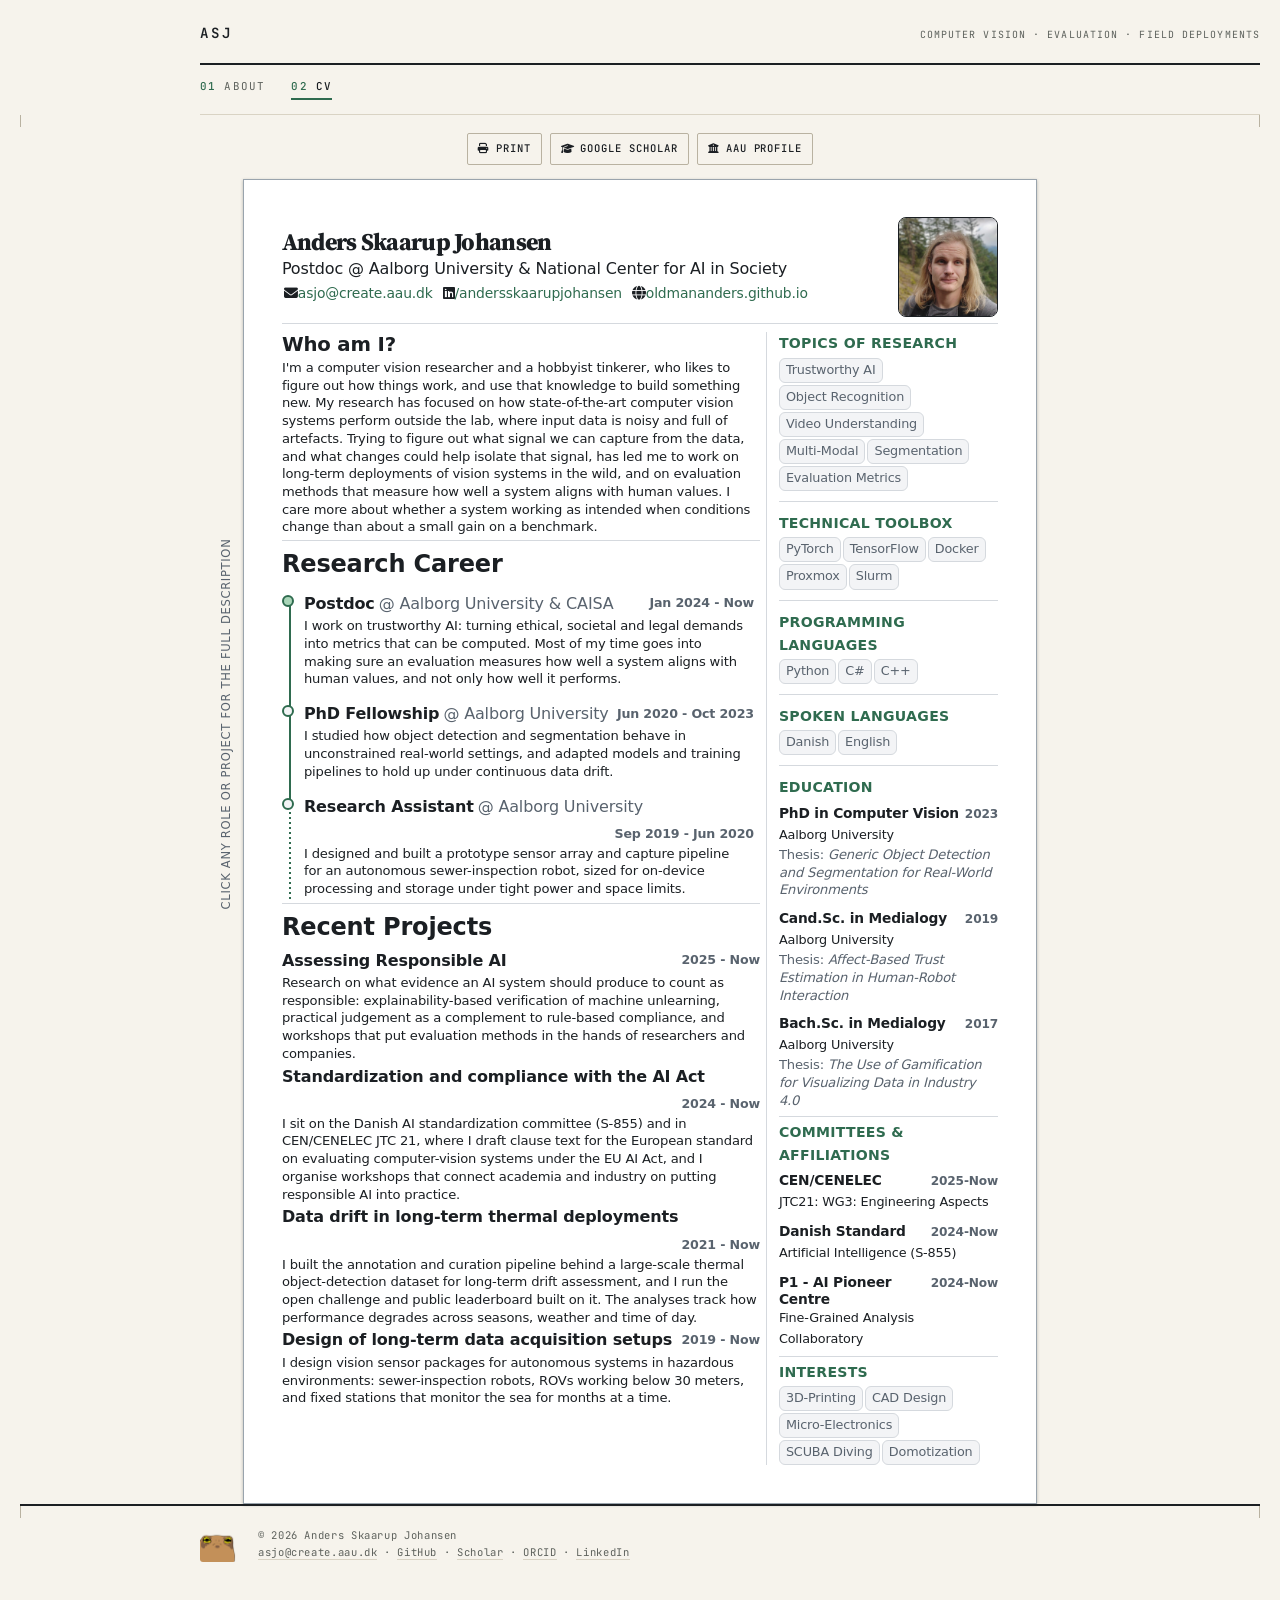
==== commit cf983026: "Update page styling" ====
--- a/cv.html
+++ b/cv.html
@@ -3,40 +3,45 @@
   <head>
     <meta charset="utf-8">
     <meta name="viewport" content="width=device-width, initial-scale=1">
+    <meta name="color-scheme" content="light">
     <title>Curriculum Vitae</title>
     <meta name="description" content="Curriculum vitae — compact overview, with detail in pop-ups.">
     <link rel="icon" type="image/png" href="assets/img/frog-icon.png">
+    <link rel="preload" href="assets/fonts/source-serif-4-normal-latin.woff2" as="font" type="font/woff2" crossorigin>
+    <link rel="preload" href="assets/fonts/jetbrains-mono-normal-latin.woff2" as="font" type="font/woff2" crossorigin>
     <link rel="stylesheet" href="https://cdnjs.cloudflare.com/ajax/libs/font-awesome/6.5.1/css/all.min.css">
-    <link rel="stylesheet" href="assets/css/style.css?v=14">
+    <link rel="stylesheet" href="assets/css/style.css?v=18">
   </head>
   <body>
+
+    <a class="skip" href="#main">Skip to content</a>
+
     <header class="site">
-      <div class="wrap nav">
-        <a class="brand" href="index.html">
-          <span class="brand-mark"><img src="assets/img/frog-icon.png" alt="Frog logo" width="32" height="32"></span> Curriculum Vitae
-        </a>
-        <nav class="nav-links" aria-label="Primary">
-          <a href="index.html">About</a>
-          <a href="cv.html" aria-current="page">CV</a>
-          <a href="https://github.com/OldManAnders" target="_blank" rel="noopener">GitHub</a>
+      <div class="doc bar">
+        <a class="monogram" href="index.html" aria-label="ASJ — home">ASJ</a>
+        <span class="bar-note">Computer vision · evaluation · field deployments</span>
+        <nav class="contents" aria-label="Sheets">
+          <a class="sheet" href="index.html"><span class="sn">01</span>About</a>
+          <a class="sheet" href="cv.html" aria-current="page"><span class="sn">02</span>CV</a>
         </nav>
       </div>
     </header>
 
-    <div class="toolbar no-print" role="toolbar" aria-label="CV controls">
-      <button type="button" onclick="window.print()">
-        <i class="fas fa-print"></i> Print
-      </button>
-      <a href="https://scholar.google.com/citations?user=NcsD9d0AAAAJ&amp;hl=en&amp;oi=ao" target="_blank" rel="noopener">
-        <i class="fas fa-graduation-cap"></i> Google Scholar
-      </a>
-      <a href="https://vbn.aau.dk/en/persons/asjo/" target="_blank" rel="noopener">
-        <i class="fas fa-building-columns"></i> AAU profile
-      </a>
-    </div>
-
-    <main class="wrap">
-      <div class="cv-paper">
+    <main id="main" class="wrap">
+
+      <div class="toolbar no-print" role="toolbar" aria-label="CV controls">
+        <button type="button" onclick="window.print()">
+          <i class="fas fa-print"></i> Print
+        </button>
+        <a href="https://scholar.google.com/citations?user=NcsD9d0AAAAJ&amp;hl=en&amp;oi=ao" target="_blank" rel="noopener">
+          <i class="fas fa-graduation-cap"></i> Google Scholar
+        </a>
+        <a href="https://vbn.aau.dk/en/persons/asjo/" target="_blank" rel="noopener">
+          <i class="fas fa-building-columns"></i> AAU profile
+        </a>
+      </div>
+
+<div class="cv-paper">
         <div class="cv-header">
           <div class="cv-header-main">
             <h1>Anders Skaarup Johansen</h1>
@@ -556,14 +561,26 @@
           </div>
         </dialog>
       </div>
-    <footer>
-      <div class="wrap">
-        &copy; <span id="y"></span> Anders Skaarup Johansen - Get in touch:
-        <i class="fas fa-envelope"></i><a href="mailto:asjo@create.aau.dk">asjo@create.aau.dk</a> or
-        <i class="fab fa-linkedin"></i><a href="https://www.linkedin.com/in/andersskaarupjohansen/">/andersskaarupjohansen</a>
-      </div>
-    </footer>
-
-    <script src="assets/js/main.js?v=3"></script>
+
+    </main>
+
+<footer class="colophon">
+  <div class="doc">
+    <div class="colophon-row">
+      <img class="frog" src="assets/img/frog-icon.png" alt="" width="36" height="36" aria-hidden="true">
+      <p>© <span id="y">2026</span> Anders Skaarup Johansen<br>
+        <a class="colophon-links">
+          <a href="mailto:asjo@create.aau.dk">asjo@create.aau.dk</a> ·
+          <a href="https://github.com/OldManAnders" target="_blank" rel="noopener">GitHub</a> ·
+          <a href="https://scholar.google.com/citations?user=NcsD9d0AAAAJ&amp;hl=en" target="_blank" rel="noopener">Scholar</a> ·
+          <a href="https://orcid.org/0000-0002-9330-522X" target="_blank" rel="noopener">ORCID</a> ·
+          <a href="https://www.linkedin.com/in/andersskaarupjohansen/" target="_blank" rel="noopener">LinkedIn</a>
+        </a>
+      </p>
+    </div>
+  </div>
+</footer>
+
+    <script src="assets/js/main.js?v=4"></script>
   </body>
 </html>
--- a/assets/css/style.css
+++ b/assets/css/style.css
@@ -1,37 +1,107 @@
-﻿/* --------  1. Design tokens Primary colors, spacing, shadows, etc.    --------*/
+/* --------  1. Design tokens  warm paper, CV green, ink type   --------*/
+/* The datasheet direction: the document is a margin band + prose column +
+   figures column. 1180px is where the band appears, 1300px is where the
+   masthead splits, and the document stops growing once the figures column
+   reaches its width. */
+
+@font-face {
+  font-family: 'Source Serif 4';
+  font-style: normal;
+  font-weight: 200 900;
+  font-display: swap;
+  src: url('../fonts/source-serif-4-normal-latin-ext.woff2') format('woff2');
+  unicode-range: U+0100-02BA, U+02BD-02C5, U+02C7-02CC, U+02CE-02D7, U+02DD-02FF, U+0304, U+0308, U+0329, U+1D00-1DBF, U+1E00-1E9F, U+1EF2-1EFF, U+2020, U+20A0-20AB, U+20AD-20C4, U+2113, U+2C60-2C7F, U+A720-A7FF;
+}
+@font-face {
+  font-family: 'Source Serif 4';
+  font-style: normal;
+  font-weight: 200 900;
+  font-display: swap;
+  src: url('../fonts/source-serif-4-normal-latin.woff2') format('woff2');
+  unicode-range: U+0000-00FF, U+0131, U+0152-0153, U+02BB-02BC, U+02C6, U+02DA, U+02DC, U+0304, U+0308, U+0329, U+2000-206F, U+20AC, U+2122, U+2191, U+2193, U+2212, U+2215, U+FEFF, U+FFFD;
+}
+@font-face {
+  font-family: 'Source Serif 4';
+  font-style: italic;
+  font-weight: 200 900;
+  font-display: swap;
+  src: url('../fonts/source-serif-4-italic-latin-ext.woff2') format('woff2');
+  unicode-range: U+0100-02BA, U+02BD-02C5, U+02C7-02CC, U+02CE-02D7, U+02DD-02FF, U+0304, U+0308, U+0329, U+1D00-1DBF, U+1E00-1E9F, U+1EF2-1EFF, U+2020, U+20A0-20AB, U+20AD-20C4, U+2113, U+2C60-2C7F, U+A720-A7FF;
+}
+@font-face {
+  font-family: 'Source Serif 4';
+  font-style: italic;
+  font-weight: 200 900;
+  font-display: swap;
+  src: url('../fonts/source-serif-4-italic-latin.woff2') format('woff2');
+  unicode-range: U+0000-00FF, U+0131, U+0152-0153, U+02BB-02BC, U+02C6, U+02DA, U+02DC, U+0304, U+0308, U+0329, U+2000-206F, U+20AC, U+2122, U+2191, U+2193, U+2212, U+2215, U+FEFF, U+FFFD;
+}
+@font-face {
+  font-family: 'JetBrains Mono';
+  font-style: normal;
+  font-weight: 100 800;
+  font-display: swap;
+  src: url('../fonts/jetbrains-mono-normal-latin-ext.woff2') format('woff2');
+  unicode-range: U+0100-02BA, U+02BD-02C5, U+02C7-02CC, U+02CE-02D7, U+02DD-02FF, U+0304, U+0308, U+0329, U+1D00-1DBF, U+1E00-1E9F, U+1EF2-1EFF, U+2020, U+20A0-20AB, U+20AD-20C4, U+2113, U+2C60-2C7F, U+A720-A7FF;
+}
+@font-face {
+  font-family: 'JetBrains Mono';
+  font-style: normal;
+  font-weight: 100 800;
+  font-display: swap;
+  src: url('../fonts/jetbrains-mono-normal-latin.woff2') format('woff2');
+  unicode-range: U+0000-00FF, U+0131, U+0152-0153, U+02BB-02BC, U+02C6, U+02DA, U+02DC, U+0304, U+0308, U+0329, U+2000-206F, U+20AC, U+2122, U+2191, U+2193, U+2212, U+2215, U+FEFF, U+FFFD;
+}
+
 :root {
-  --fg: #f8f8f2; /* main text (Dracula foreground) */
-  --muted: #6272a4; /* secondary text (Dracula comment) */
-  --muted-2: rgba(248, 248, 242, .45); /* tertiary / icon color */
-  --accent: #bd93f9; /* links + highlights (Dracula purple) */
-  --border: #44475a; /* default border (Dracula current line) */
-  --border-strong: #6272a4;  /* hover / stronger border */
-  --bg: #282a36;  /* page background (Dracula background) */
-  --card: #21222c;  /* card / paper background (Dracula elevated) */
-  --max: 840px;  /* max content width */
-  --radius: 14px;  /* default card rounding */
-  --shadow: 0 1px 3px rgba(0,0,0,.3), 0 8px 24px rgba(0,0,0,.25);
-  --shadow-hover: 0 4px 12px rgba(0,0,0,.4), 0 12px 32px rgba(0,0,0,.35);
-}
-
-/* --------  2. Base / reset box-sizing + font smoothing   --------*/
-* {
-  box-sizing: border-box;
-}
+  --paper: #f6f3ec;
+  --paper-2: #efeade;
+  --ink: #1b1f23;
+  --muted: #5d615c;
+  --rule: #d9d3c4;
+  --rule-strong: #b9b2a1;
+  --green: #2f6b4f;
+
+  --serif: 'Source Serif 4', Georgia, 'Times New Roman', serif;
+  --mono: 'JetBrains Mono', ui-monospace, 'Cascadia Mono', Consolas, monospace;
+
+  --pad: 30px;
+  --rail: 150px;   /* margin band: rail labels + spine */
+  --spine-gap: 0.5em;   /* hairline -> prose edge */
+  --text: 620px;   /* prose column, ~72 characters at 17px */
+  --gap: 44px;     /* prose column -> figures column */
+  --name: clamp(2.25rem, 5.4vw, 3.9rem);
+
+  /* Legacy token names: sections 6-8.5 (CV sheet, pop-ups, split sheets)
+     still use these, and .cv-paper re-defines them for the sheet itself. */
+  --fg: var(--ink);
+  --muted-2: var(--muted);
+  --accent: var(--green);
+  --border: var(--rule);
+  --border-strong: var(--rule-strong);
+  --bg: var(--paper-2);
+  --card: #ffffff;
+  --max: 840px;
+}
+
+/* --------  2. Base / reset  paper theme, serif prose on the sheet   --------*/
+*, *::before, *::after { box-sizing: border-box; }
 
 html {
-  scroll-behavior: smooth;
-  /* anchor links scroll nicely */
+  -webkit-text-size-adjust: 100%;
   -webkit-font-smoothing: antialiased;
+  scroll-behavior: smooth; /* anchor links scroll nicely */
+  scroll-padding-top: 8rem; /* clear the sticky header */
 }
 
 body {
   margin: 0;
-  /* system font stack: uses the OS font, no web-font download needed */
+  /* The CV sheet inherits this system stack on purpose: its print geometry was
+     tuned against it. The datasheet pages set the serif stack on .doc below. */
   font: 16px/1.65 system-ui, -apple-system, Segoe UI, Roboto, Helvetica, Arial, sans-serif;
-  color: var(--fg);
-  background: var(--bg);
   letter-spacing: -0.01em;
+  color: var(--ink);
+  background: var(--paper);
 }
 
 a {
@@ -50,293 +120,586 @@
   font-size: 1em;
 }
 
-/* Centered content column used on every page */
+img { display: block; max-width: 100%; }
+
+::selection { background: #e3e8dd; color: var(--ink); }
+
+a:focus-visible, button:focus-visible {
+  outline: 2px solid var(--green);
+  outline-offset: 3px;
+  border-radius: 1px;
+}
+
+/* Skip link */
+.skip {
+  position: absolute;
+  left: -9999px;
+  top: 0;
+  padding: 10px 14px;
+  background: var(--ink);
+  color: var(--paper);
+  font-family: var(--mono);
+  font-size: .8rem;
+  border: 0;
+  z-index: 20;
+}
+.skip:focus { left: 12px; top: 12px; }
+
+/* --------------------------------------------------------------------------
+   The document. One container class, three widths: fluid on phones, a
+   660px column up to 1179, then the full sheet with the margin band.
+   -------------------------------------------------------------------------- */
+.doc {
+  position: relative;
+  max-width: 720px;
+  margin: 0 auto;
+  padding: 0 var(--pad);
+}
+
+/* Centered content column: the CV page's sheet container and the print rules
+   below both rely on this (sections 6-10). */
 .wrap {
   max-width: var(--max);
   margin: 0 auto;
   padding: 0 24px;
 }
 
-/* --------  3. Sticky header & navigation   --------*/
+main.doc {
+  padding-bottom: 46px;
+  font-family: var(--serif);
+  font-size: 1.0625rem;
+  line-height: 1.62;
+  font-optical-sizing: auto;
+  font-variant-numeric: oldstyle-nums proportional-nums;
+  text-rendering: optimizeLegibility;
+}
+
+#main:focus-visible { outline: none; }
+
+main.doc p { text-wrap: pretty; }
+.masthead h1,
+.section h2,
+.strand h3 { text-wrap: balance; }
+
+/* Datasheet links: an ink underline that turns green.
+   Scoped to .section so the CV sheet's own link rules (section 6-8.5) and
+   the contents strip (which draws its own underline) stay untouched. */
+.section a {
+  color: var(--ink);
+  text-decoration: none;
+  border-bottom: 1px solid var(--rule-strong);
+  transition: color .15s, border-color .15s;
+}
+.section a:hover {
+  color: var(--green);
+  border-bottom-color: var(--green);
+  text-decoration: none;
+}
+
+.kicker {
+  font-family: var(--mono);
+  font-size: .66rem;
+  font-weight: 500;
+  letter-spacing: .13em;
+  text-transform: uppercase;
+  color: var(--green);
+  margin: 0;
+}
+
+/* --------  3. Site shell  header bar, contents strip   --------*/
+/* The identity row and sheet switcher stay pinned together. */
 header.site {
   position: sticky;
-  /* stays at top while scrolling */
   top: 0;
   z-index: 10;
-  background: rgba(33, 34, 44, .9);
-  backdrop-filter: saturate(180%) blur(10px);
-  /* frosted glass effect */
-  border-bottom: 1px solid var(--border);
-}
-
-.nav {
-  display: flex;
-  align-items: center;
-  justify-content: space-between;
-  gap: 16px;
-  padding: 14px 0;
-}
-
-/* Site title on the left (initials + name) */
-.brand {
-  display: flex;
-  align-items: center;
-  gap: 10px;
-  font-weight: 700;
-  letter-spacing: -0.02em;
-  color: var(--fg);
-  font-size: 1.02rem;
-}
-
-.brand-mark {
-  width: 32px;
-  height: 32px;
-  border-radius: 9px;
+  background: var(--paper);
+}
+
+.bar {
   display: grid;
-  place-items: center;
-  background: var(--accent);
-  color: var(--bg);
-  flex: 0 0 auto;
-  overflow: hidden;
-  padding: 0;
-}
-
-.brand-mark img {
-  width: 100%;
-  height: 100%;
-  display: block;
-  border-radius: inherit;
-}
-
-.nav-links {
-  display: flex;
-  gap: 6px;
-  flex-wrap: wrap;
-  align-items: center;
-}
-
-.nav-links a {
-  padding: 7px 8px;
-  border-radius: 16px;
-  /* pill shape */
-  font-size: 1.10rem;
-  font-weight: 500;
-  color: var(--muted);
-  border: 1px solid transparent;
-  transition: .15s;
-}
-
-  /* smooth hover */
-.nav-links a:hover {
-  background: var(--card);
-  border-color: var(--border);
-  color: var(--fg);
-  text-decoration: none;
-}
-
-.nav-links a[aria-current="page"] {
-  color: var(--fg);
-  font-weight: 800;
-}
-
-/* --------  4. about section (big intro on index.html)   --------*/
-.about {
-  padding: 48px 0 0;
-}
-
-.about-row {
-  display: flex;
-  gap: 24px;
-  align-items: flex-start;
-}
-
-.about-text {
-  flex: 1;
-  min-width: 0;
-}
-
-.about-row .cv-avatar {
-  flex: 0 0 auto;
-  width: 150px;
-  height: 150px;
-}
-
-@media (max-width: 640px) {
-  .about-row {
-    flex-direction: column-reverse;
-    align-items: flex-start;
-  }
-}
-
-.about h1 {
-  font-size: clamp(1.9rem, 4vw, 2.45rem);
-  /* fluid size: small screen -> large */
-  line-height: 1.1;
-  margin: 0 0 10px;
-  letter-spacing: -0.03em;
-  font-weight: 800;
-  max-width: 18ch;
-}
-
-.about p.lead {
-  font-size: 1.08rem;
-  line-height: 1.4;
-  color: var(--fg);
-  margin: 0 0 18px;
-  max-width: 62ch;
-}
-
-.cv-role {
-  color: var(--accent);
-  font-size: 1.25rem;
+  grid-template-columns: 1fr auto;
+  align-items: baseline;
+  column-gap: 20px;
+  padding: 22px 0 0;
+  border-bottom: 0;
+}
+
+.monogram {
+  font-family: var(--mono);
+  font-size: .88rem;
   font-weight: 600;
-}
-
-/* Row of small contact pills under the about */
-.pill-row {
+  letter-spacing: .22em;
+  color: var(--ink);
+  border: 0;
+}
+.monogram:hover { color: var(--green); text-decoration: none; }
+
+.bar-note {
+  font-family: var(--mono);
+  font-size: .62rem;
+  letter-spacing: .11em;
+  text-transform: uppercase;
+  color: var(--muted);
+  text-align: right;
+}
+
+/* Rule-end ticks: two short downward marks under the header rule and two
+   upward ones over the footer rule. They read as the sheet's frame ends,
+   and they only exist where the margin band does. */
+.bar::before, .bar::after,
+footer .doc::before, footer .doc::after {
+  content: "";
+  display: none;
+  position: absolute;
+  height: 12px;
+  border-left: 1px solid var(--rule-strong);
+}
+.bar::before { left: 0; top: 100%; }
+.bar::after { right: 0; top: 100%; }
+footer .doc::before { left: 0; top: 0; }
+footer .doc::after { right: 0; top: 0; }
+
+.contents {
   display: flex;
   flex-wrap: wrap;
+  align-items: baseline;
+  gap: 8px 26px;
+  margin-top: 34px;
+  padding: 13px 0 14px;
+  border-top: 2px solid var(--ink);
+  border-bottom: 1px solid var(--rule);
+}
+
+/* The contents strip is the header's second row, not a page element. */
+.bar > .contents {
+  grid-column: 1 / -1;
+  margin-top: 18px;
+}
+
+.sheet {
+  display: inline-flex;
+  align-items: baseline;
   gap: 8px;
-  margin: 12px 0 0;
-}
-
-.pill,
-.skill-pills span {
-  display: inline-flex;
-  align-items: center;
-}
-
-.pill {
-  gap: 2px;
-  font-size: .95rem;
-  color: var(--accent);
-  background: var(--card);
-  padding: 2px 8px;
-  border-radius: 6px;
-  transition: .15s;
-}
-
-.pill a {
-  color: var(--fg);
+  border: 0;
+  font-family: var(--mono);
+  font-size: .68rem;
+  letter-spacing: .11em;
+  text-transform: uppercase;
+  color: var(--muted);
+  padding-bottom: 2px;
+  border-bottom: 2px solid transparent;
+}
+.sheet .sn { color: var(--green); font-weight: 500; }
+.sheet:hover {
+  color: var(--ink);
+  border-bottom-color: var(--rule-strong);
+  text-decoration: none;
+}
+.sheet[aria-current="page"] {
+  color: var(--ink);
   font-weight: 500;
-}
-
-.pill i {
-  color: var(--muted-2);
-}
-
-/* Section headings (e.g. "Projects", "Experience") */
-h2 {
-  font-size: 1.5rem;
-  font-weight: 650;
-  color: var(--accent);
-  margin: 0px 0px -6px;
-}
-
-h3 {
-  font-size: 1.2rem;
-  font-weight: 500;
-  letter-spacing: .04em;
-  color: var(--muted);
-  margin: 36px 0 10px;
-  padding-bottom: 0px;
-  border-bottom: 1px solid var(--border);
-}
-
-.repo-summary {
-  color: var(--muted);
-  font-size: .9rem;
-  margin: 0 0 12px;
-}
-
-/* --------  5. Cards (used on index.html)   --------*/
-.grid {
-  display: grid;
-  grid-template-columns: 1fr;
-  gap: 16px;
-}
-
-@media (min-width: 720px) {
-  .grid.cols2 {
-    grid-template-columns: 1fr 1fr;
-  }
-}
-
-    /* two columns on tablets+ */
-.card {
-  border: 1px solid var(--border);
-  border-radius: 14px;
-  background: var(--card);
-  box-shadow: var(--shadow);
-  transition: .18s;
-}
-
-.card {
-  padding: 18px;
-}
-
-.card:hover {
-  box-shadow: var(--shadow-hover);
-  transform: translateY(-1px);
-  border-color: var(--border-strong);
-}
-
-.card h3 {
-  margin: 0 0 6px;
-  font-size: 1rem;
-  font-weight: 700;
-  letter-spacing: -0.015em;
-}
-
-.card p {
+  border-bottom-color: var(--green);
+}
+
+/* --------  4. Masthead  kicker, portrait, name, role, meta, lede, plate   --------*/
+.masthead { padding: 0.5em 0 8px; }
+
+.masthead .kicker { margin-bottom: 18px; }
+
+.mh-id {
+  display: flex;
+  align-items: flex-start;
+  gap: 22px;
+}
+
+.mh-name { min-width: 0; }
+
+/* Square, exactly as tall as the two name lines: 2 x one line box. */
+.portrait {
+  flex: 0 0 auto;
+  width: calc(2 * var(--name));
+  height: calc(2 * var(--name));
+  object-fit: cover;
+  border: 1px solid var(--rule-strong);
+  background: var(--paper-2);
+}
+
+.mh-name h1 {
+  font-size: var(--name);
+  font-weight: 600;
+  line-height: 1;
+  letter-spacing: -0.03em;
   margin: 0;
-  color: var(--muted);
-  font-size: .93rem;
-  line-height: 1.55;
-}
-
-/* Link row at the bottom of a Selected work card */
-.card-links {
+}
+
+/* Below the portrait row, so it gets the full prose measure and never
+   breaks a word onto a lonely second line beside the portrait. */
+.role {
+  font-size: 1.06rem;
+  line-height: 1.45;
+  /* 0.5em of the role text down to the meta strip; the strip itself starts
+     flush, so the gap scales with this line rather than being a fixed 24px. */
+  margin: 14px 0 0.5em;
+  color: var(--ink);
+}
+
+.masthead-meta {
   display: flex;
   flex-wrap: wrap;
-  gap: 4px 14px;
-  margin-top: 10px;
-  font-size: .86rem;
+  gap: 3px 18px;
+  margin: 0;
+  padding: 9px 0;
+  border-top: 1px solid var(--rule);
+  border-bottom: 1px solid var(--rule);
+  font-family: var(--mono);
+  font-size: .64rem;
+  letter-spacing: .1em;
+  text-transform: uppercase;
+  color: var(--muted);
+}
+.masthead-meta b { font-weight: 500; color: var(--ink); }
+
+.lede {
+  font-size: 1.1rem;
+  line-height: 1.58;
+  margin: 22px 0 0;
+  max-width: 660px;   /* the band between 1180 and 1300 has no figures column to hold it */
+}
+
+/* Masthead plate: stacked under the lede until the masthead splits. */
+.masthead-figure {
+  margin: 22px 0 0;
+  max-width: var(--text);
+}
+
+/* <picture> is only a source switcher; keep the <img> as the figure's flex child */
+.masthead-figure picture { display: contents; }
+
+.masthead-figure img {
+  width: 100%;
+  height: auto;
+  object-fit: contain;
+  border: 1px solid var(--rule-strong);
+  background: var(--paper-2);
+}
+
+/* --------  5. Sections, strands, figures, ruled lists   --------*/
+.section {
+  --sec-pt: 26px;
+  position: relative;
+  margin-top: 38px;
+  padding-top: var(--sec-pt);
+  border-top: 1px solid var(--rule);
+}
+
+/* Rail: a marginal note, right-aligned against the spine. Inline on
+   narrower screens, hidden on phones. */
+.rail {
+  font-family: var(--mono);
+  font-size: .64rem;
+  line-height: 1.65;
+  letter-spacing: .09em;
+  text-transform: uppercase;
+  color: var(--muted);
+  margin: 0 0 8px;
+}
+.rail b {
   font-weight: 600;
-}
-
-.card-links a::after {
-  content: " \2197";
-  font-size: .85em;
-}
-
-/* Prose blocks under a section heading (My path here) */
-.prose {
-  max-width: 70ch;
-}
-
-.prose p {
-  margin: 0 0 12px;
-  color: var(--fg);
-  font-size: .97rem;
-  line-height: 1.6;
-}
-
-.prose p:last-child {
-  margin-bottom: 0;
-}
-
-.prose strong {
-  color: var(--accent);
+  color: var(--green);
+  margin-right: .8em;
+}
+
+.section h2 {
+  color: var(--ink);
+  font-size: 1.5rem;
   font-weight: 600;
-}
-
-/* One-line intro under a section heading (Beyond the lab) */
-.section-lead {
-  max-width: 70ch;
-  margin: -2px 0 16px;
-  color: var(--muted);
-  font-size: .95rem;
+  letter-spacing: -0.015em;
+  line-height: 1.2;
+  /* 0.5em of the 17px body type (~8px). 0.5em on this 24px h2 would still
+     resolve to 12px, so the gap is expressed in root units instead. */
+  margin: 0 0 0.5rem;
+}
+
+.section-intro {
+  color: var(--muted);
+  margin: 0 0 6px;
+}
+
+.strand {
+  margin-top: 24px;
+  padding-top: 22px;
+  border-top: 1px solid var(--rule);
+}
+
+/* First strand after a section heading: drop its top margin so the hairline
+   sits 0.5em under the heading, and keep the strand's own 0.5em padding to its
+   h3. Zero (not 0.5em) because at >=1180 the section is a grid, where adjacent
+   margins do not collapse and the h2's bottom margin already supplies the gap. */
+.section > h2 + .strand {
+  margin-top: 0;
+  padding-top: 0.5rem;
+}
+
+/* Reset the CV-page heading defaults (bare h3 is muted with a rule) so the
+   strand headings read as datasheet headings. */
+.strand h3 {
+  color: var(--ink);
+  border-bottom: 0;
+  font-size: 1.13rem;
+  font-weight: 600;
+  letter-spacing: -0.012em;
+  margin: 0 0 5px;
+}
+
+.strand p { margin: 0 0 12px; }
+.strand p:last-child { margin-bottom: 0; }
+
+.links {
+  display: flex;
+  flex-wrap: wrap;
+  gap: 2px 16px;
+  margin: 0;
+  font-family: var(--mono);
+  font-size: .68rem;
+  letter-spacing: .06em;
+  color: var(--muted);
+}
+.links a { border-bottom-color: var(--rule-strong); }
+.links a::after { content: " \2197"; color: var(--muted); }
+
+/* Figures stack in their own column. The pair sits side by side only in the
+   single-column band (700-1179), where each plate is wide enough for it. */
+.figures {
+  display: grid;
+  gap: 18px;
+  align-content: start;
+  margin-top: 18px;
+}
+
+.figures figure { margin: 0; }
+
+.single img{
+  width: 100%;
+  height: auto;
+  object-fit: cover;
+  border: 1px solid var(--rule-strong);
+  background: var(--paper-2);
+}
+
+.plate img {
+  width: 100%;
+  height: auto;
+  aspect-ratio: 4 / 3;
+  object-fit: cover;
+  border: 1px solid var(--rule-strong);
+  background: var(--paper-2);
+}
+
+/* the LTD frames are 384px wide: never upscale them */
+.plate--native { max-width: 384px; }
+
+.single figcaption,
+.plate figcaption,
+.masthead-figure figcaption {
+  font-family: var(--mono);
+  font-size: .67rem;
+  line-height: 1.55;
+  letter-spacing: .015em;
+  color: var(--muted);
+  margin-top: 8px;
+}
+.fign {
+  color: var(--green);
+  font-weight: 600;
+  margin-right: .35em;
+  letter-spacing: .06em;
+}
+
+.ruled {
+  list-style: none;
+  margin: 0;
+  padding: 0;
+  border-top: 1px solid var(--rule);
+}
+.ruled li {
+  display: flex;
+  align-items: baseline;
+  flex-wrap: wrap;
+  gap: 2px 12px;
+  padding: 10px 0;
+  border-bottom: 1px solid var(--rule);
+}
+.ruled .name { font-size: 1rem; }
+.ruled .tag {
+  margin-left: auto;
+  font-family: var(--mono);
+  font-size: .62rem;
+  letter-spacing: .09em;
+  text-transform: uppercase;
+  color: var(--muted);
+  white-space: nowrap;
+}
+.ruled .note { color: var(--muted); }
+.ruled b { font-weight: 600; }
+
+/* Label above note, so all four rows read as one glossary instead of two
+   wrapping onto a second line and two not. */
+.ruled--stacked li,
+.ruled--stacked .name,
+.ruled--stacked .note { display: block; }
+.ruled--stacked .note { margin-top: 1px; }
+
+/* ==========================================================================
+   700-1179: one column, 660px, no margin band. The rail becomes an inline
+   kicker above its heading, the plate pair goes side by side.
+   ========================================================================== */
+@media screen and (min-width: 700px) and (max-width: 1179px) {
+  .figures--pair { grid-template-columns: 1fr 1fr; }
+}
+
+/* ==========================================================================
+   >=1180: the sheet. Margin band with the spine, prose and figures columns.
+   ========================================================================== */
+@media screen and (min-width: 1180px) {
+  .doc {
+    max-width: 1340px;                  /* band + prose + gap + figures + pad */
+    width: calc(100% - 40px);           /* keeps an outer margin on 1366-wide screens */
+    padding-left: calc(var(--pad) + var(--rail));
+  }
+
+  .bar::before, .bar::after,
+  footer .doc::before, footer .doc::after { display: block; }
+
+  /* Spine: the prose column's left edge, from the header rule to the footer
+     rule. Drawn --spine-gap outside the text so descenders never touch it;
+     the rail labels keep their own fixed offset. */
+  main.doc::before {
+    content: "";
+    position: absolute;
+    left: calc(var(--pad) + var(--rail) - var(--spine-gap));
+    top: 0;
+    bottom: 0;
+    border-left: 1px solid var(--rule);
+  }
+
+  .section,
+  .strand {
+    display: grid;
+    grid-template-columns: minmax(0, var(--text)) minmax(0, 1fr);
+    column-gap: var(--gap);
+  }
+
+  /* the hairline between strands spans the whole sheet, not just the prose */
+  .strand { grid-column: 1 / -1; }
+
+  /* the heading and intro stay in the prose column; auto-placement would
+     otherwise drop the intro into the figures column */
+  .section > h2,
+  .section-intro { grid-column: 1; }
+
+  /* the masthead's own rows stop at the prose column edge, so its hairlines
+     line up with every section rule below them */
+  .mh-id,
+  .masthead-meta,
+  .lede { max-width: var(--text); }
+
+  .rail {
+    position: absolute;
+    top: calc(var(--sec-pt) + 4px);   /* first label line sits on the heading's cap line */
+    right: calc(100% + 22px);
+    width: 128px;
+    margin: 0;
+    text-align: right;
+  }
+  .rail b { display: block; margin: 0 0 3px; }
+
+  .figures {
+    grid-row: 1;
+    grid-column: 2;
+    margin-top: 0;
+  }
+
+  /* lists and the intro line stay in the prose column */
+  .section-list { grid-column: 1; }
+
+  /* the strip is the one element that earns the full sheet width */
+  .section-wide { grid-column: 1 / -1; }
+}
+
+/* ==========================================================================
+   >=1300: the masthead splits  identity left, plate right.
+   ========================================================================== */
+@media screen and (min-width: 1300px) {
+  .masthead {
+    display: grid;
+    grid-template-columns: minmax(0, var(--text)) minmax(0, 1fr);
+    column-gap: var(--gap);
+    align-items: start;
+  }
+
+  .masthead .kicker { grid-column: 1 / -1; }
+  .mh-id { grid-column: 1; }
+  .role { grid-column: 1; }
+  .masthead-meta { grid-column: 1; }
+
+  .lede {
+    grid-column: 1;
+    font-size: 1.16rem;
+    line-height: 1.62;
+  }
+
+  .masthead-figure {
+    grid-column: 2;
+    grid-row: 1 / span 4;   /* level with the name/portrait, down to the lede */
+    align-self: stretch;
+    display: flex;
+    flex-direction: column;
+    min-height: 0;
+    max-width: none;
+    margin: 0;
+  }
+
+  .masthead-figure img {
+    flex: 1 1 auto;
+    min-height: 0;
+    aspect-ratio: auto;
+    object-fit: cover;
+  }
+
+  /* Side by side once the figures column is wide enough for a readable
+     pair; below this the plates stack and stand on their own. */
+  .figures--pair { grid-template-columns: 1fr 1fr; }
+}
+
+/* ==========================================================================
+   Phones
+   ========================================================================== */
+@media screen and (max-width: 699px) {
+  .doc { max-width: none; padding: 0 22px; }
+  .bar::before, .bar::after, .bar-note { display: none; }
+  .masthead { padding-top: 26px; }
+  .masthead .kicker { margin-bottom: 12px; }
+  .mh-id { gap: 16px; }
+  .rail { display: none; }
+  .contents { gap: 8px 18px; }
+  .colophon-links { margin-left: 0; }
+}
+
+@media screen and (max-width: 559px) {
+  main.doc { font-size: 1.03125rem; }
+  .lede { font-size: 1.05rem; }
+  .ruled li { gap: 0 10px; }
+}
+
+/* Narrow phones: a smaller name keeps "Anders Skaarup" on one line, so the
+   portrait stays exactly as tall as the two name lines. */
+@media screen and (max-width: 365px) {
+  :root { --name: 2rem; }
+}
+
+@media (prefers-reduced-motion: reduce) {
+  html { scroll-behavior: auto; }
+  a { transition: none; }
 }
 
 /* --------  6. CV header & toolbar (used on cv.html)   --------*/
@@ -801,8 +1164,8 @@
   font-size: .72rem;
   letter-spacing: .06em;
   text-transform: uppercase;
-  color: #6272a4;
-  /* page palette: the hint sits outside the sheet, on the dark background */
+  color: var(--muted);
+  /* page palette: the hint sits outside the sheet, on the paper background */
 }
 
 /* The hint is positioned against this section, not the sheet */
@@ -1136,103 +1499,138 @@
   white-space: nowrap;
 }
 
-/* --------  9. Footer   --------*/
+/* --------  9. Footer  colophon at the end of the sheet   --------*/
 footer {
-  border-top: 1px solid var(--border);
-  margin-top: 40px;
-  padding: 20px 0;
-  color: var(--muted);
-  font-size: .88rem;
-  background: rgba(33, 34, 44, .6);
-}
-
-footer a {
-  color: var(--muted);
+  margin-top: 0;
+  padding: 0 0 44px;
+}
+
+/* The footer rule belongs to the sheet, so it sits on the document box
+   (where the end ticks can reach it) rather than on the full-bleed footer. */
+footer .doc {
+  border-top: 2px solid var(--ink);
+  padding-top: 20px;
+}
+
+.colophon-row {
+  display: flex;
+  flex-wrap: wrap;
+  align-items: center;
+  gap: 8px 22px;
+}
+
+.colophon .frog {
+  width: 36px;
+  height: 36px;
+  border-radius: 3px;
+}
+
+.colophon p {
+  margin: 0;
+  font-family: var(--mono);
+  font-size: .66rem;
+  letter-spacing: .06em;
+  color: var(--muted);
+}
+
+.colophon-links { margin-left: auto; }
+
+.colophon-note {
+  margin: 12px 0 0;
+  font-family: var(--mono);
+  font-size: .64rem;
+  letter-spacing: .06em;
+  color: var(--muted);
+}
+
+.colophon a {
+  color: var(--muted);
+  border-bottom: 1px solid var(--rule);
+  text-decoration: none;
+  transition: color .15s, border-color .15s;
+}
+.colophon a:hover {
+  color: var(--green);
+  border-bottom-color: var(--green);
+  text-decoration: none;
+}
+
+/* --------  9.5 Activity strip (index.html)  52 weekly bars   --------*/
+.strip-total {
+  font-family: var(--mono);
+  font-size: .68rem;
+  letter-spacing: .1em;
+  text-transform: uppercase;
+  color: var(--muted);
+  margin: 2px 0 14px;
+}
+.strip-total b {
+  color: var(--ink);
+  font-size: .86rem;
+  letter-spacing: .04em;
+  margin-right: .35em;
+}
+
+.strip {
+  display: flex;
+  align-items: flex-end;
+  gap: 2px;
+  height: 46px;
+  border-bottom: 1px solid var(--rule-strong);
+}
+.strip i {
+  flex: 1 1 0;
+  min-width: 1px;
+  border-radius: 1px 1px 0 0;
+  background: var(--green);
+}
+.strip i.off { background: var(--rule); }
+.strip i.on { opacity: .42; }
+.strip i.hot { opacity: .8; }
+
+.strip-labels {
+  display: flex;
+  justify-content: space-between;
+  margin-top: 7px;
+  font-family: var(--mono);
+  font-size: .62rem;
+  letter-spacing: .09em;
+  text-transform: uppercase;
+  color: var(--muted);
+}
+
+.strip-note {
+  margin: 10px 0 0;
+  font-family: var(--mono);
+  font-size: .62rem;
+  letter-spacing: .06em;
+  color: var(--muted);
+}
+
+/* --------  9.6 CV action row  datasheet chrome, not a filled button   --------*/
+.toolbar button,
+.toolbar a {
+  gap: 6px;
+  padding: 6px 10px;
+  border: 1px solid var(--rule-strong);
+  border-radius: 2px;
+  background: none;
+  box-shadow: none;
+  color: var(--ink);
+  font-family: var(--mono);
+  font-size: .66rem;
   font-weight: 500;
-}
-
-footer a:hover {
-  color: var(--fg);
-}
-
-/* --------  9.5 GitHub contribution calendar (index.html)  commit grid, Dracula green   --------*/
-.cal-summary {
-  font-size: .92rem;
-  font-weight: 700;
-  color: var(--fg);
-  margin: 0 0 14px;
-}
-
-#contributions {
-  overflow-x: auto;
-}
-
-.cal-scroll {
-  min-width: 800px;
-}
-
-.cal-months {
-  display: grid;
-  grid-auto-flow: column;
-  grid-template-rows: 1fr;
-  grid-template-columns: repeat(52, 11px);
-  gap: 3px;
-  padding-left: 26px;
-  margin-bottom: 4px;
-}
-
-.cal-month {
-  font-size: .62rem;
-  color: var(--muted);
-  line-height: 1;
-  white-space: nowrap;
-}
-
-.cal-grid {
-  display: grid;
-  grid-auto-flow: column;
-  grid-template-rows: repeat(7, 11px);
-  grid-template-columns: 26px repeat(52, 11px);
-  gap: 3px;
-}
-
-.cal-wd {
-  font-size: .6rem;
-  color: var(--muted);
-  line-height: 11px;
-}
-
-.cal-cell {
-  width: 11px;
-  height: 11px;
-  border-radius: 2px;
-  background: var(--bg);
-}
-
-.cal-cell.lvl-1 {
-  background: rgba(80, 250, 123, .22);
-}
-
-.cal-cell.lvl-2 {
-  background: rgba(80, 250, 123, .45);
-}
-
-.cal-cell.lvl-3 {
-  background: rgba(80, 250, 123, .72);
-}
-
-.cal-cell.lvl-4 {
-  background: #50fa7b;
-}
-
-.cal-legend {
-  display: flex;
-  align-items: center;
-  justify-content: flex-end;
-  gap: 4px;
-  margin-top: 12px;
-  font-size: .68rem;
-  color: var(--muted);
+  letter-spacing: .09em;
+  text-transform: uppercase;
+}
+
+.toolbar button:hover,
+.toolbar a:hover {
+  background: var(--paper-2);
+  border-color: var(--green);
+  color: var(--green);
+  transform: none;
+  text-decoration: none;
 }
 
 /* --------  10. Print overrides  identical to the screen, minus the interactivity   --------*/
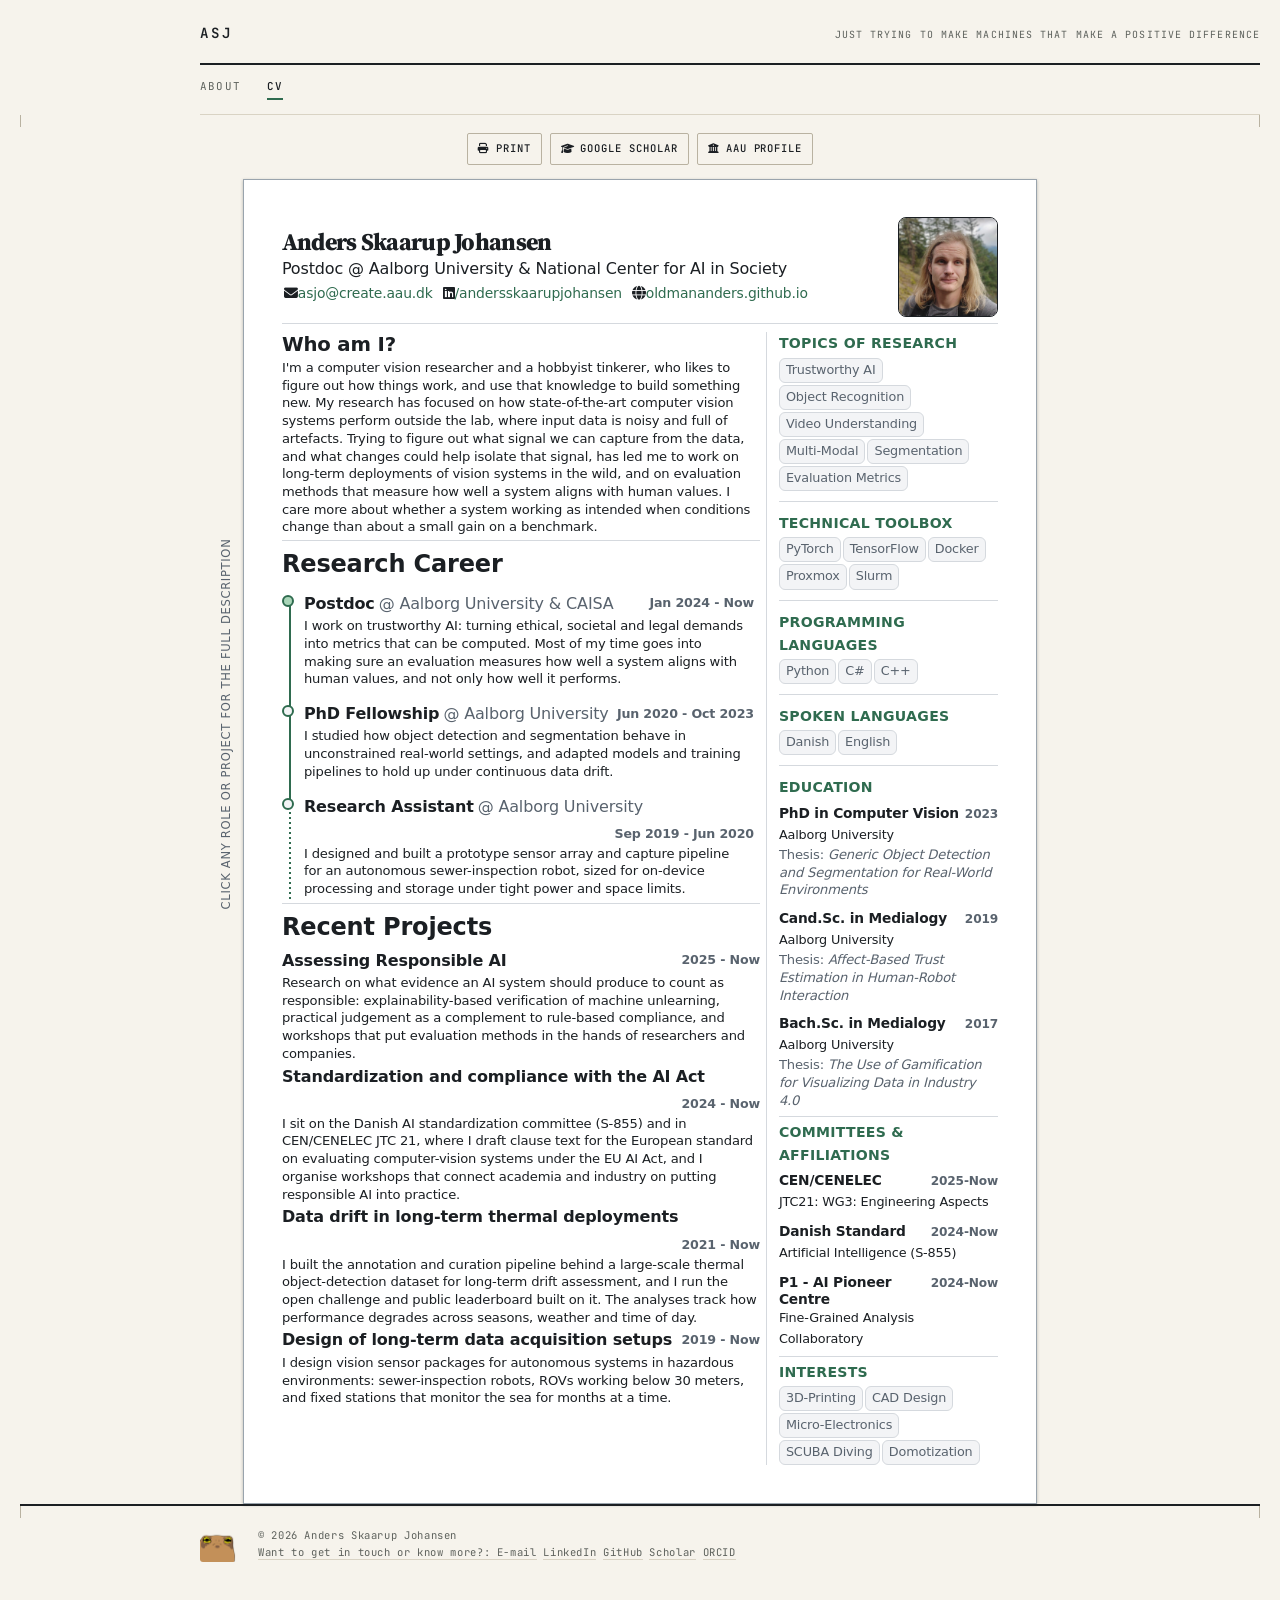
==== commit 9a6507d5: "Minor adjustments to banner and colophon" ====
--- a/cv.html
+++ b/cv.html
@@ -5,7 +5,7 @@
     <meta name="viewport" content="width=device-width, initial-scale=1">
     <meta name="color-scheme" content="light">
     <title>Curriculum Vitae</title>
-    <meta name="description" content="Curriculum vitae — compact overview, with detail in pop-ups.">
+    <meta name="description" content="Curriculum vitae, Printable and Interactable">
     <link rel="icon" type="image/png" href="assets/img/frog-icon.png">
     <link rel="preload" href="assets/fonts/source-serif-4-normal-latin.woff2" as="font" type="font/woff2" crossorigin>
     <link rel="preload" href="assets/fonts/jetbrains-mono-normal-latin.woff2" as="font" type="font/woff2" crossorigin>
@@ -19,10 +19,10 @@
     <header class="site">
       <div class="doc bar">
         <a class="monogram" href="index.html" aria-label="ASJ — home">ASJ</a>
-        <span class="bar-note">Computer vision · evaluation · field deployments</span>
+        <span class="bar-note">Just trying to make machines that make a positive difference</span>
         <nav class="contents" aria-label="Sheets">
-          <a class="sheet" href="index.html"><span class="sn">01</span>About</a>
-          <a class="sheet" href="cv.html" aria-current="page"><span class="sn">02</span>CV</a>
+          <a class="sheet" href="index.html">About</a>
+          <a class="sheet" href="cv.html" aria-current="page"></span>CV</a>
         </nav>
       </div>
     </header>
@@ -570,11 +570,12 @@
       <img class="frog" src="assets/img/frog-icon.png" alt="" width="36" height="36" aria-hidden="true">
       <p>© <span id="y">2026</span> Anders Skaarup Johansen<br>
         <a class="colophon-links">
-          <a href="mailto:asjo@create.aau.dk">asjo@create.aau.dk</a> ·
-          <a href="https://github.com/OldManAnders" target="_blank" rel="noopener">GitHub</a> ·
-          <a href="https://scholar.google.com/citations?user=NcsD9d0AAAAJ&amp;hl=en" target="_blank" rel="noopener">Scholar</a> ·
-          <a href="https://orcid.org/0000-0002-9330-522X" target="_blank" rel="noopener">ORCID</a> ·
+          Want to get in touch or know more?: 
+          <a href="mailto:asjo@create.aau.dk">E-mail</a> 
           <a href="https://www.linkedin.com/in/andersskaarupjohansen/" target="_blank" rel="noopener">LinkedIn</a>
+          <a href="https://github.com/OldManAnders" target="_blank" rel="noopener">GitHub</a> 
+          <a href="https://scholar.google.com/citations?user=NcsD9d0AAAAJ&amp;hl=en" target="_blank" rel="noopener">Scholar</a> 
+          <a href="https://orcid.org/0000-0002-9330-522X" target="_blank" rel="noopener">ORCID</a> 
         </a>
       </p>
     </div>
